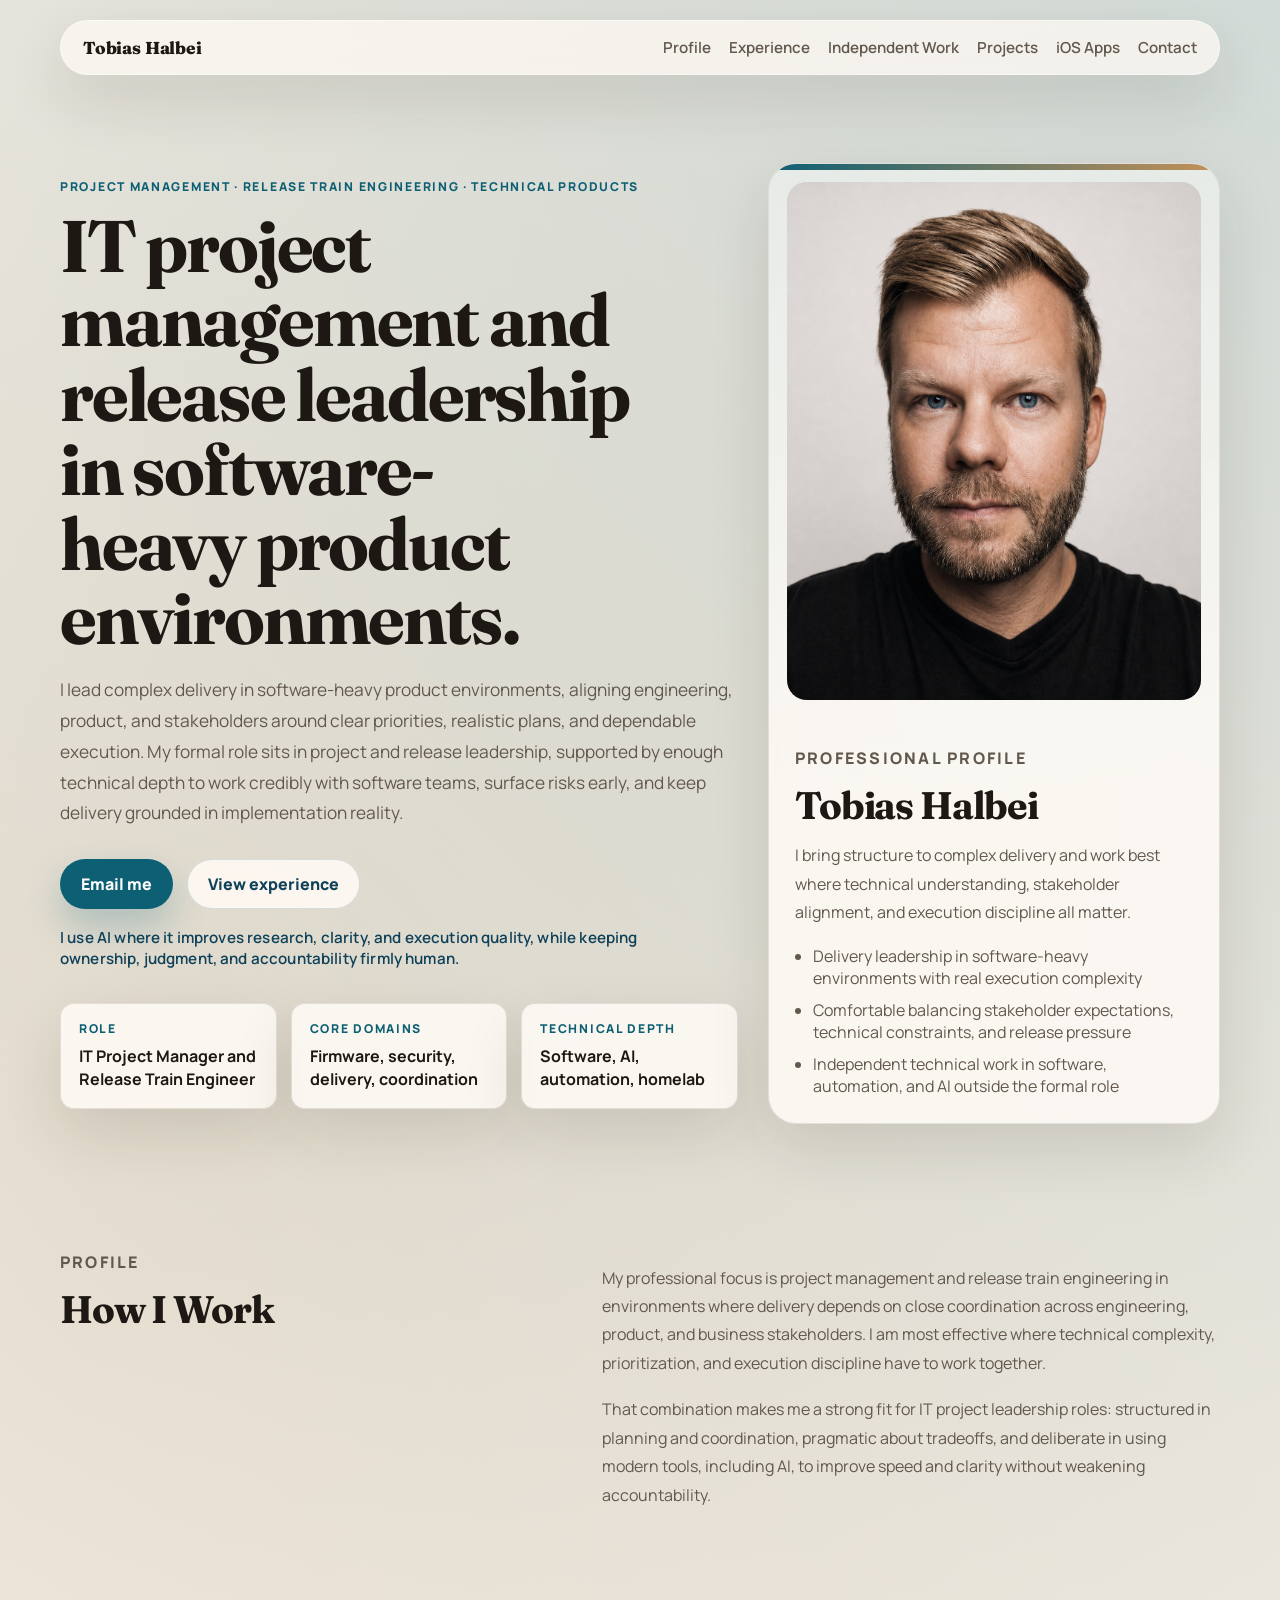
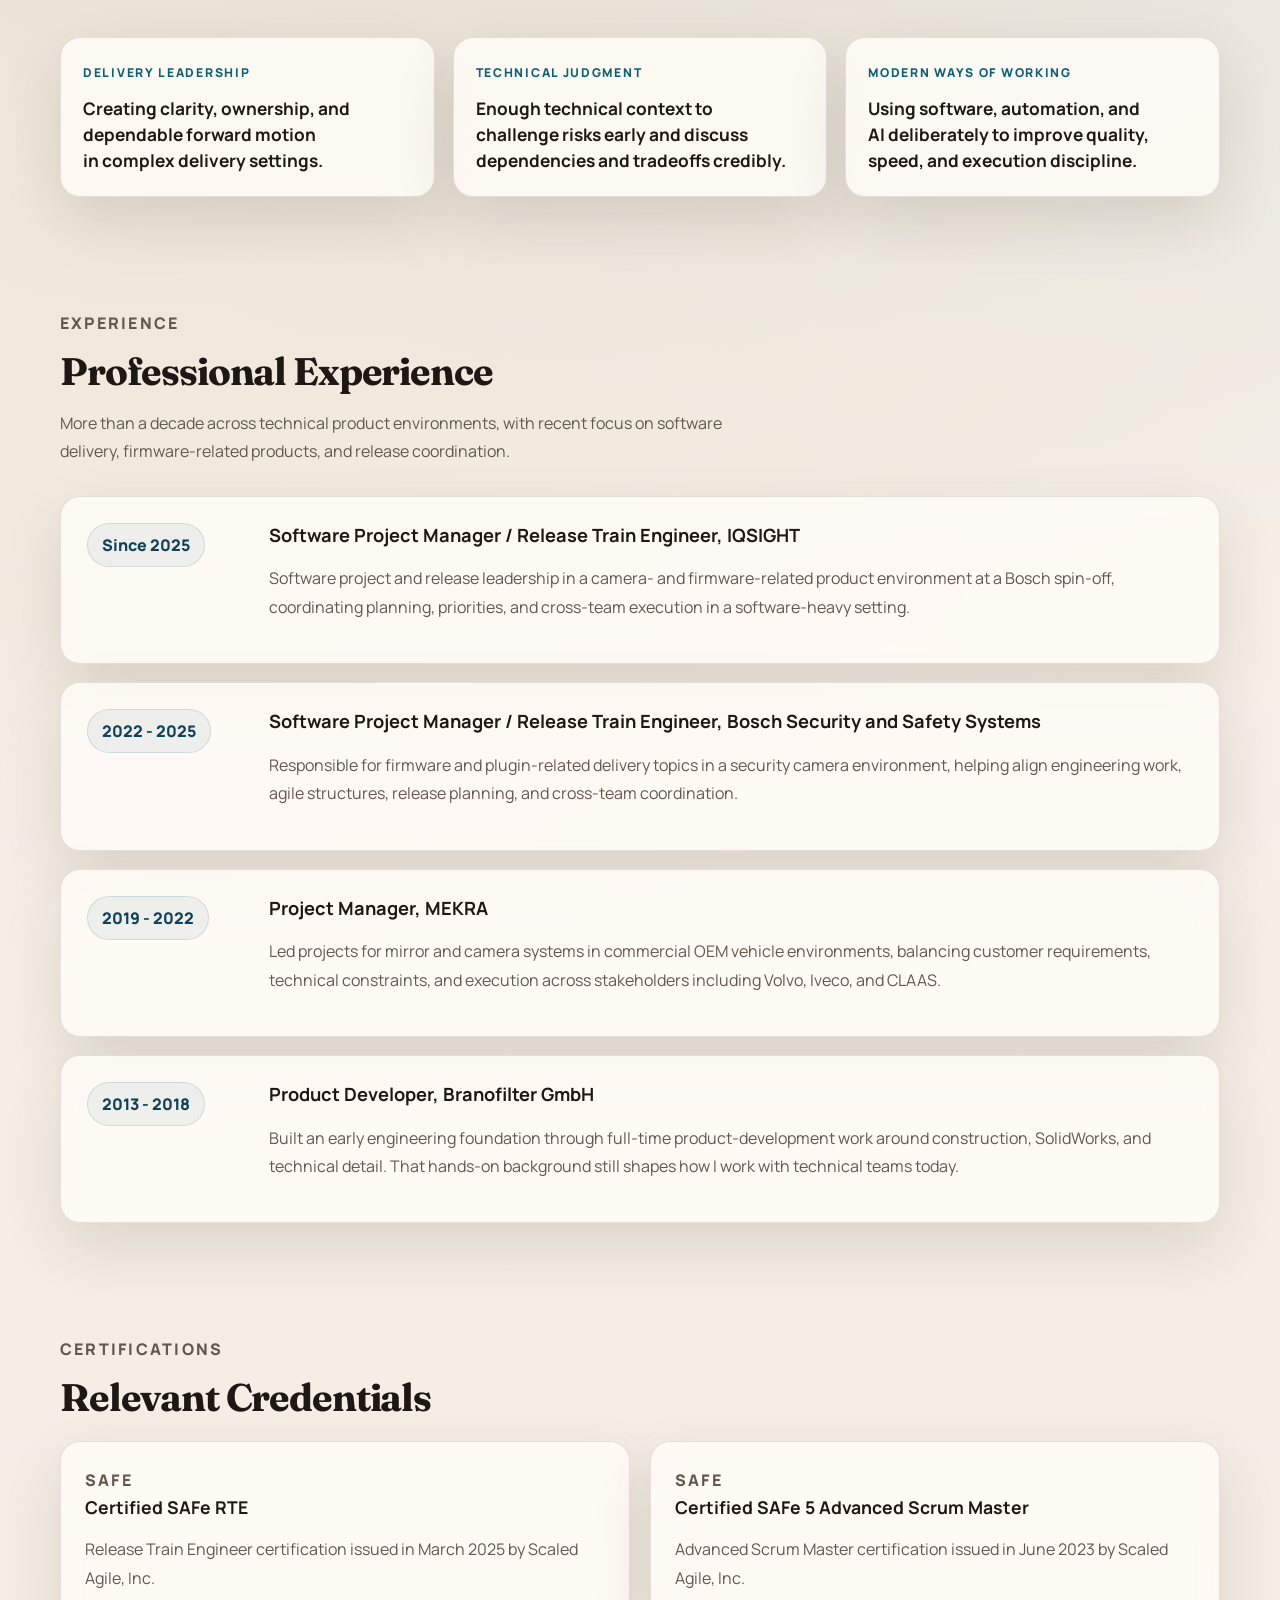
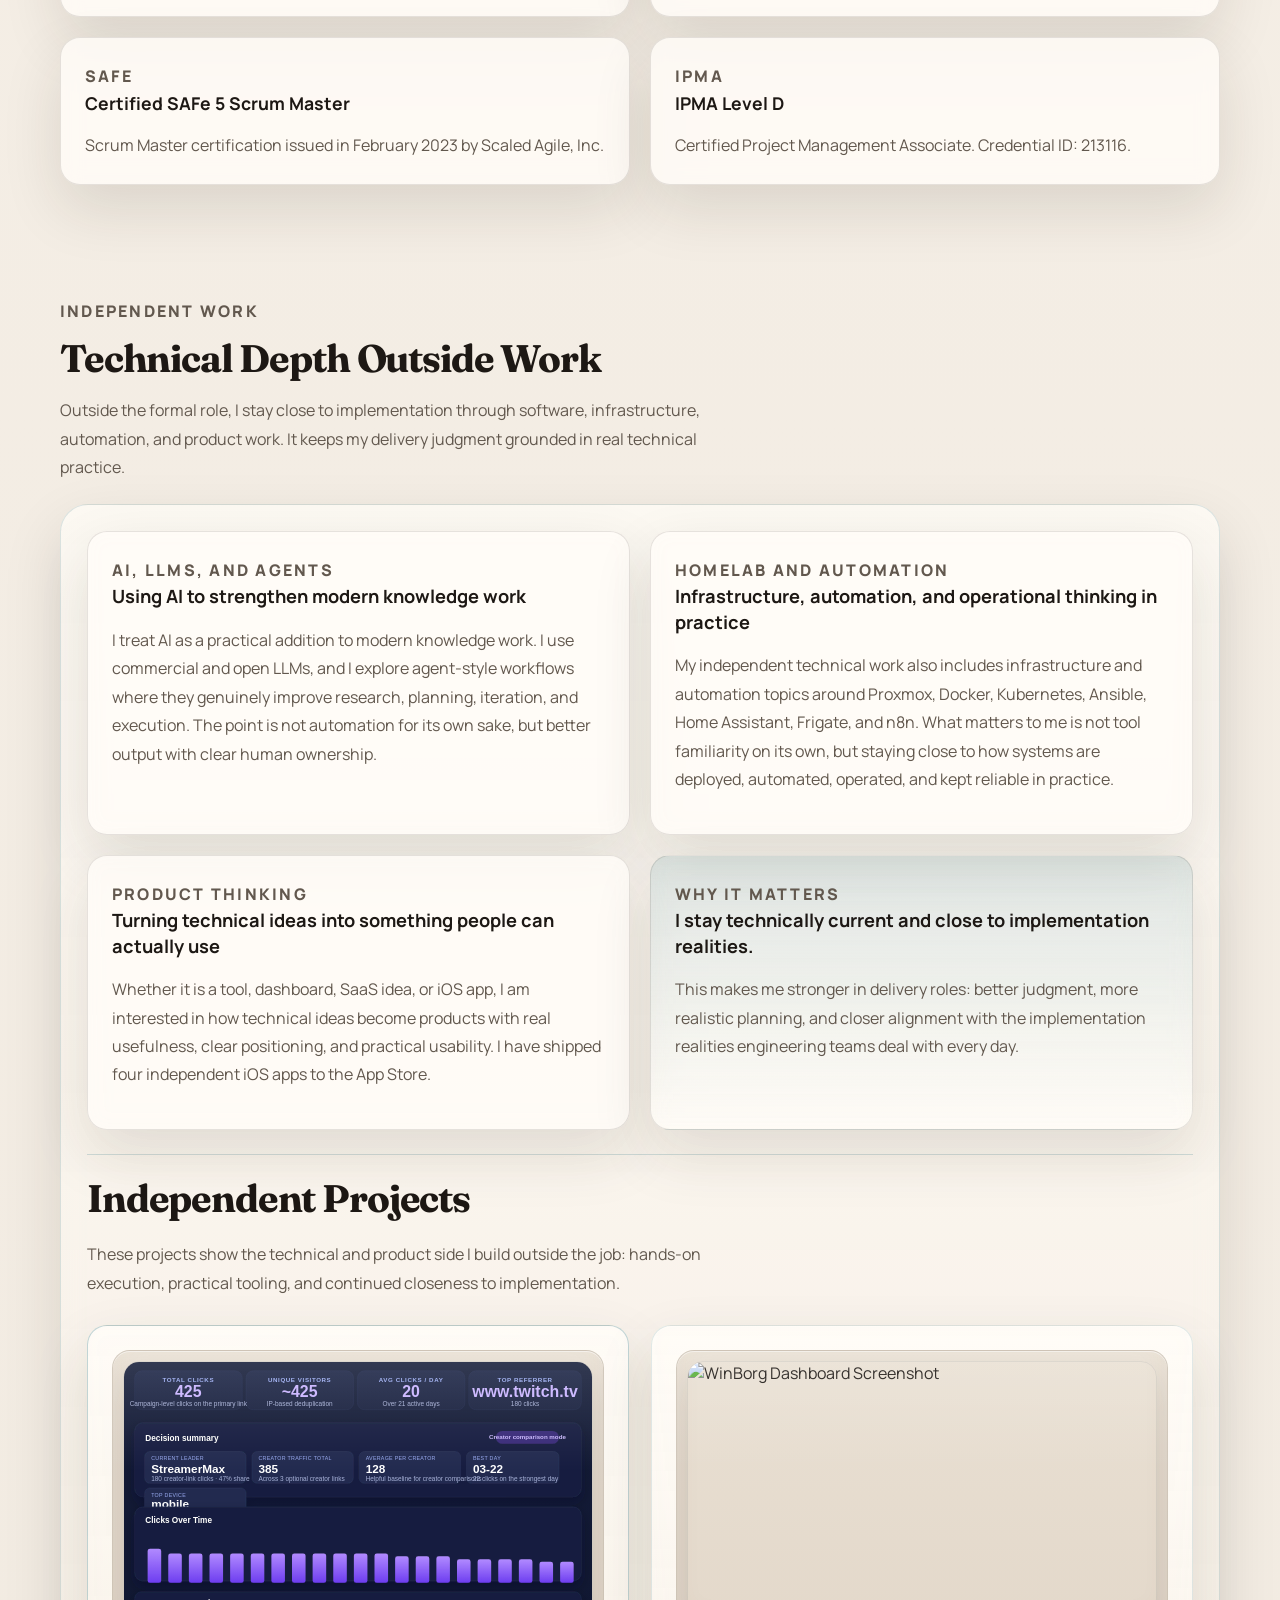
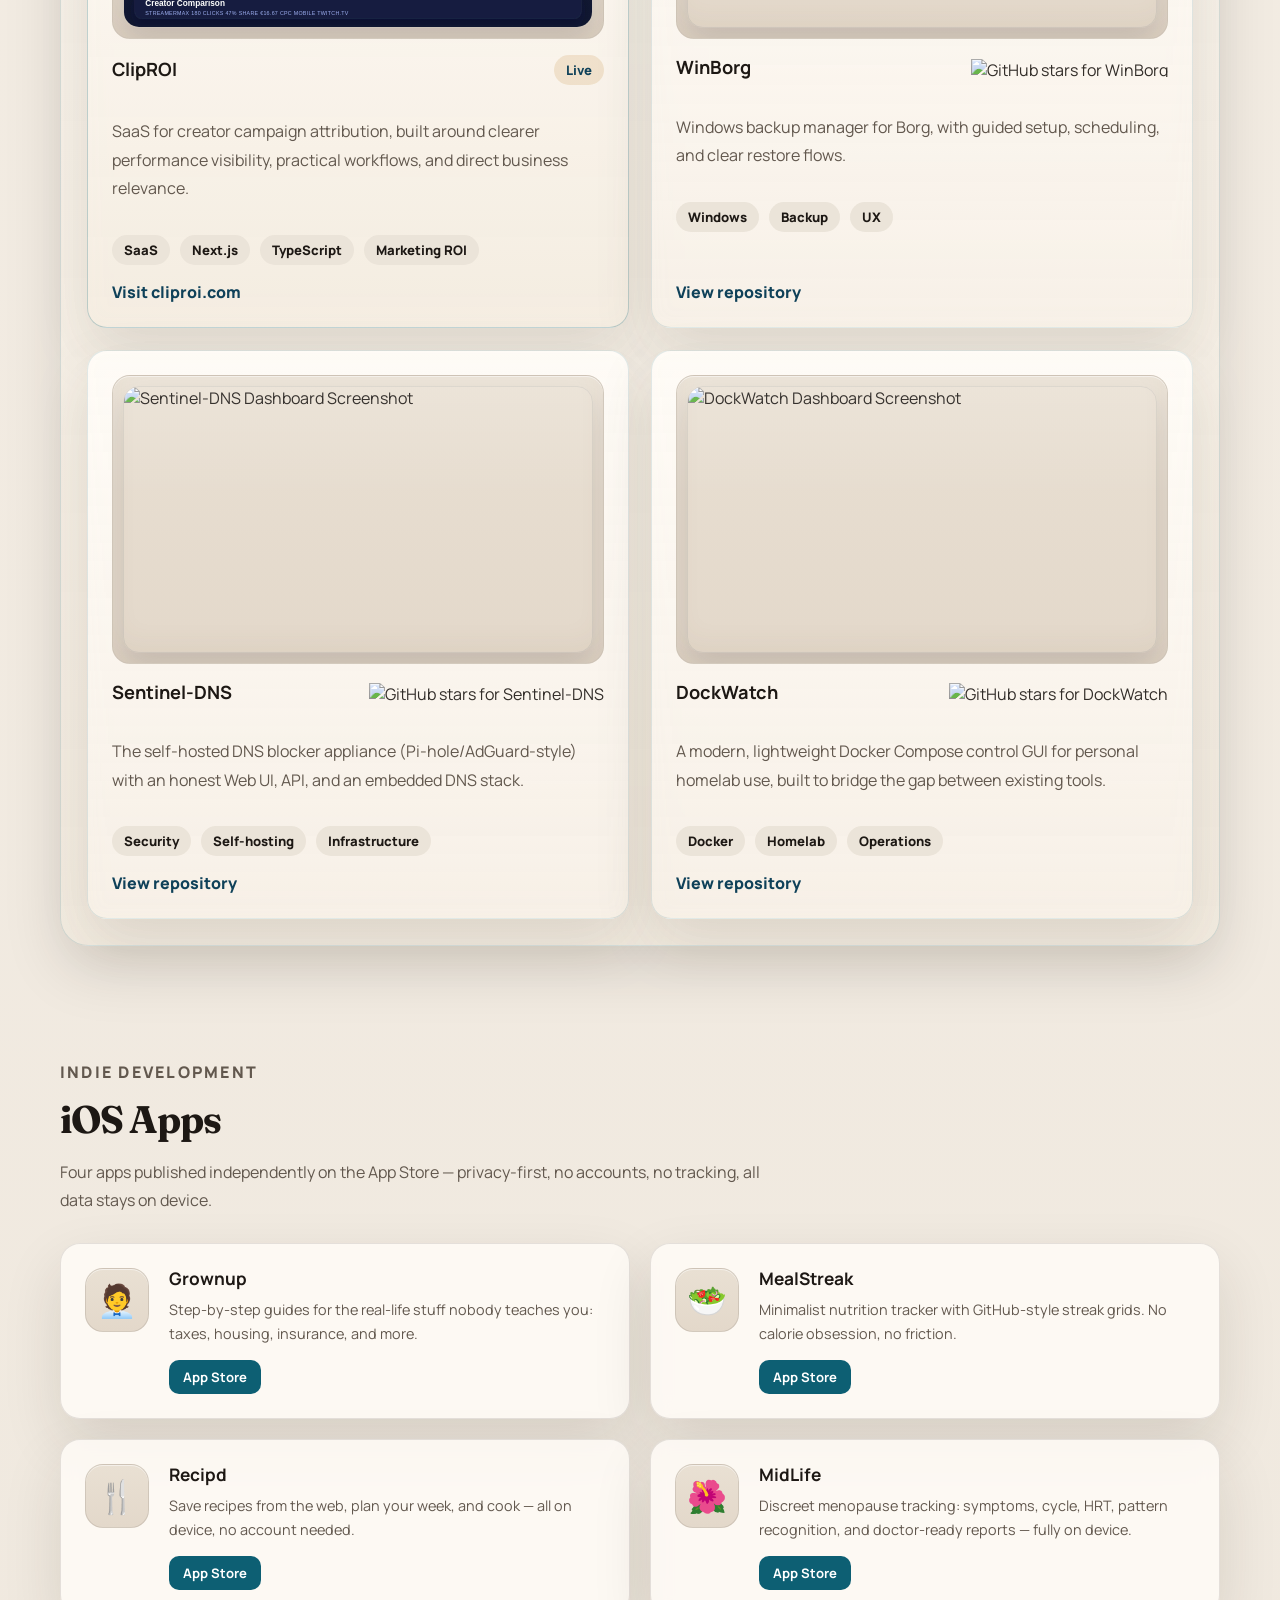
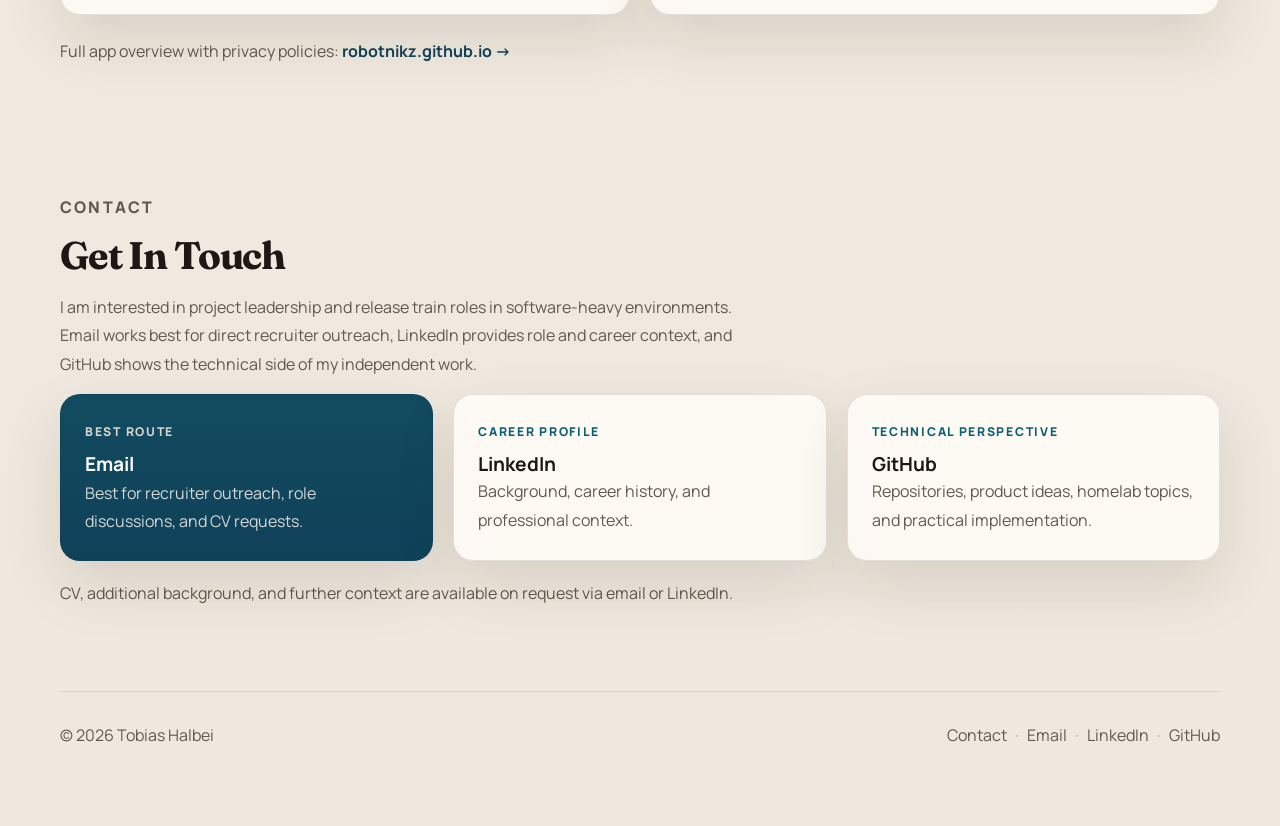
==== docs/index.html @ 69cb60c5 "Add iOS apps section and link to robotnikz.github.io - New #ios-apps section with cards for Grownup," ====
<!doctype html>
<html lang="en">
  <head>
    <meta charset="UTF-8" />
    <meta name="viewport" content="width=device-width, initial-scale=1.0" />
    <title>Tobias Halbei | IT Project Manager & Release Train Engineer</title>
    <meta
      name="description"
      content="Personal website of Tobias Halbei. IT Project Manager and Release Train Engineer with experience across camera firmware, security software, agile delivery, and software-heavy product environments."
    />
    <meta property="og:title" content="Tobias Halbei | IT Project Manager & Release Train Engineer" />
    <meta
      property="og:description"
      content="Professional profile focused on IT project management, release train engineering, technical delivery, and close collaboration with software teams in complex product environments."
    />
    <meta property="og:type" content="website" />
    <meta property="og:url" content="https://www.halbei.com/" />
    <meta property="og:image" content="https://www.halbei.com/previews/portfolio-preview-1.jpg" />
    <meta name="twitter:card" content="summary_large_image" />
    <meta name="twitter:title" content="Tobias Halbei | IT Project Manager & Release Train Engineer" />
    <meta
      name="twitter:description"
      content="Professional profile for IT project leadership roles, with experience in technical delivery, close collaboration with software teams, and practical AI usage."
    />
    <meta name="twitter:image" content="https://www.halbei.com/previews/portfolio-preview-1.jpg" />
    <meta name="robots" content="index, follow" />
    <meta
      name="keywords"
      content="Tobias Halbei, IT Project Manager, Release Train Engineer, SAFe, IPMA, camera firmware, security software, agile delivery, software teams, technical project leadership, LLMs, AI workflows, homelab"
    />
    <link rel="icon" type="image/svg+xml" href="./favicon.svg" />
    <link rel="canonical" href="https://www.halbei.com/" />
    <link rel="preconnect" href="https://fonts.googleapis.com" />
    <link rel="preconnect" href="https://fonts.gstatic.com" crossorigin />
    <link
      href="https://fonts.googleapis.com/css2?family=Fraunces:opsz,wght@9..144,600;9..144,700&family=Manrope:wght@400;500;600;700;800&display=swap"
      rel="stylesheet"
    />
    <link rel="stylesheet" href="./site.css?v=20260428a" />
    <script type="application/ld+json">
      {
        "@context": "https://schema.org",
        "@type": "Person",
        "name": "Tobias Halbei",
        "jobTitle": "IT Project Manager / Release Train Engineer",
        "url": "https://www.halbei.com/",
        "sameAs": [
          "https://www.linkedin.com/in/tobias-halbei-486a38171",
          "https://github.com/robotnikz"
        ],
        "knowsAbout": [
          "Project Leadership",
          "Release Train Engineering",
          "Camera Firmware",
          "Security Software",
          "Agile Delivery",
          "Web Projects",
          "LLMs",
          "AI Workflows",
          "Agentic Workflows",
          "Homelab Infrastructure"
        ]
      }
    </script>
  </head>
  <body>
    <a class="skip-link" href="#profile">Skip to content</a>
    <div class="page-shell">
      <header class="topbar">
        <a class="brand" href="#hero">Tobias Halbei</a>
        <button class="hamburger" aria-label="Toggle navigation" aria-expanded="false">
          <span></span><span></span><span></span>
        </button>
        <nav class="nav-links" aria-label="Main navigation">
          <a href="#profile">Profile</a>
          <a href="#experience">Experience</a>
          <a href="#independent">Independent Work</a>
          <a href="#projects">Projects</a>
          <a href="#ios-apps">iOS Apps</a>
          <a href="#contact">Contact</a>
        </nav>
      </header>

      <main>
        <section id="hero" class="hero reveal">
          <div class="hero-copy">
            <p class="eyebrow">Project Management · Release Train Engineering · Technical Products</p>
            <h1>IT project management and release leadership in software-heavy product environments.</h1>
            <p class="hero-subline">
              I lead complex delivery in software-heavy product environments, aligning engineering, product, and
              stakeholders around clear priorities, realistic plans, and dependable execution. My formal role sits in
              project and release leadership, supported by enough technical depth to work credibly with software teams,
              surface risks early, and keep delivery grounded in implementation reality.
            </p>
            <div class="hero-actions">
              <a class="button primary" href="mailto:tobiashalbei@mailbox.org">Email me</a>
              <a class="button secondary" href="#experience">View experience</a>
            </div>
            <p class="hero-note">I use AI where it improves research, clarity, and execution quality, while keeping ownership, judgment, and accountability firmly human.</p>
            <dl class="hero-facts" aria-label="Profile summary">
              <div>
                <dt>Role</dt>
                <dd>IT Project Manager and Release Train Engineer</dd>
              </div>
              <div>
                <dt>Core domains</dt>
                <dd>Firmware, security, delivery, coordination</dd>
              </div>
              <div>
                <dt>Technical depth</dt>
                <dd>Software, AI, automation, homelab</dd>
              </div>
            </dl>
          </div>

          <aside class="profile-card" aria-label="Profile card">
            <div class="profile-portrait-wrap">
              <img
                class="profile-portrait"
                src="./images/portrait2.png"
                alt="Portrait of Tobias Halbei"
              />
            </div>
            <div class="profile-card-body">
              <p class="profile-kicker">Professional profile</p>
              <h2>Tobias Halbei</h2>
              <p>
                I bring structure to complex delivery and work best where technical understanding,
                stakeholder alignment, and execution discipline all matter.
              </p>
              <ul class="profile-points">
                <li>Delivery leadership in software-heavy environments with real execution complexity</li>
                <li>Comfortable balancing stakeholder expectations, technical constraints, and release pressure</li>
                <li>Independent technical work in software, automation, and AI outside the formal role</li>
              </ul>
            </div>
          </aside>
        </section>

        <section id="profile" class="section intro-grid reveal">
          <div>
            <p class="section-kicker">Profile</p>
            <h2>How I Work</h2>
          </div>
          <div class="stacked-copy">
            <p>
              My professional focus is project management and release train engineering in environments where
              delivery depends on close coordination across engineering, product, and business stakeholders. I am most
              effective where technical complexity, prioritization, and execution discipline have to work together.
            </p>
            <p>
              That combination makes me a strong fit for IT project leadership roles: structured in planning and
              coordination, pragmatic about tradeoffs, and deliberate in using modern tools, including AI, to improve
              speed and clarity without weakening accountability.
            </p>
          </div>
        </section>

        <section class="section value-strip reveal" aria-label="Core strengths">
          <article>
            <span>Delivery leadership</span>
            <strong>Creating clarity, ownership, and dependable forward motion in complex delivery settings.</strong>
          </article>
          <article>
            <span>Technical judgment</span>
            <strong>Enough technical context to challenge risks early and discuss dependencies and tradeoffs credibly.</strong>
          </article>
          <article>
            <span>Modern ways of working</span>
            <strong>Using software, automation, and AI deliberately to improve quality, speed, and execution discipline.</strong>
          </article>
        </section>

        <section id="experience" class="section reveal">
          <p class="section-kicker">Experience</p>
          <h2>Professional Experience</h2>
          <p class="section-intro">
            More than a decade across technical product environments, with recent focus on software delivery,
            firmware-related products, and release coordination.
          </p>
          <div class="timeline">
            <article class="timeline-item">
              <div class="timeline-meta">Since 2025</div>
              <div>
                <h3>Software Project Manager / Release Train Engineer, IQSIGHT</h3>
                <p>
                  Software project and release leadership in a camera- and firmware-related product environment
                  at a Bosch spin-off, coordinating planning, priorities, and cross-team execution in a
                  software-heavy setting.
                </p>
              </div>
            </article>
            <article class="timeline-item">
              <div class="timeline-meta">2022 - 2025</div>
              <div>
                <h3>Software Project Manager / Release Train Engineer, Bosch Security and Safety Systems</h3>
                <p>
                  Responsible for firmware and plugin-related delivery topics in a security camera environment,
                  helping align engineering work, agile structures, release planning, and cross-team coordination.
                </p>
              </div>
            </article>
            <article class="timeline-item">
              <div class="timeline-meta">2019 - 2022</div>
              <div>
                <h3>Project Manager, MEKRA</h3>
                <p>
                  Led projects for mirror and camera systems in commercial OEM vehicle environments,
                  balancing customer requirements, technical constraints, and execution across stakeholders
                  including Volvo, Iveco, and CLAAS.
                </p>
              </div>
            </article>
            <article class="timeline-item">
              <div class="timeline-meta">2013 - 2018</div>
              <div>
                <h3>Product Developer, Branofilter GmbH</h3>
                <p>
                  Built an early engineering foundation through full-time product-development work around
                  construction, SolidWorks, and technical detail. That hands-on background still shapes how
                  I work with technical teams today.
                </p>
              </div>
            </article>
          </div>
        </section>

        <section id="certifications" class="section reveal">
          <p class="section-kicker">Certifications</p>
          <h2>Relevant Credentials</h2>
          <div class="cert-grid">
            <article class="cert-card">
              <p class="group-label">SAFe</p>
              <h3>Certified SAFe RTE</h3>
              <p>Release Train Engineer certification issued in March 2025 by Scaled Agile, Inc.</p>
            </article>
            <article class="cert-card">
              <p class="group-label">SAFe</p>
              <h3>Certified SAFe 5 Advanced Scrum Master</h3>
              <p>Advanced Scrum Master certification issued in June 2023 by Scaled Agile, Inc.</p>
            </article>
            <article class="cert-card">
              <p class="group-label">SAFe</p>
              <h3>Certified SAFe 5 Scrum Master</h3>
              <p>Scrum Master certification issued in February 2023 by Scaled Agile, Inc.</p>
            </article>
            <article class="cert-card">
              <p class="group-label">IPMA</p>
              <h3>IPMA Level D</h3>
              <p>Certified Project Management Associate. Credential ID: 213116.</p>
            </article>
          </div>
        </section>

        <section id="independent" class="section compact-grid reveal independent-suite">
          <div>
            <p class="section-kicker">Independent work</p>
            <h2>Technical Depth Outside Work</h2>
            <p class="section-intro">
              Outside the formal role, I stay close to implementation through software, infrastructure, automation,
              and product work. It keeps my delivery judgment grounded in real technical practice.
            </p>
          </div>
          <div class="independent-body">
            <div class="focus-columns">
            <article class="focus-card">
                <p class="group-label">AI, LLMs, and agents</p>
              <h3>Using AI to strengthen modern knowledge work</h3>
              <p>
                I treat AI as a practical addition to modern knowledge work. I use commercial and open LLMs,
                and I explore agent-style workflows where they genuinely improve research, planning, iteration,
                and execution. The point is not automation for its own sake, but better output with clear human
                ownership.
              </p>
            </article>
            <article class="focus-card">
              <p class="group-label">Homelab and automation</p>
              <h3>Infrastructure, automation, and operational thinking in practice</h3>
              <p>
                My independent technical work also includes infrastructure and automation topics around
                Proxmox, Docker, Kubernetes, Ansible, Home Assistant, Frigate, and n8n. What matters to me
                is not tool familiarity on its own, but staying close to how systems are deployed, automated,
                operated, and kept reliable in practice.
              </p>
            </article>
            <article class="focus-card">
              <p class="group-label">Product thinking</p>
              <h3>Turning technical ideas into something people can actually use</h3>
              <p>
                Whether it is a tool, dashboard, SaaS idea, or iOS app, I am interested in how technical
                ideas become products with real usefulness, clear positioning, and practical usability.
                I have shipped four independent iOS apps to the App Store.
              </p>
            </article>
            <article class="focus-card accent-card">
              <p class="group-label">Why it matters</p>
              <h3>I stay technically current and close to implementation realities.</h3>
              <p>
                This makes me stronger in delivery roles: better judgment, more realistic planning, and closer
                alignment with the implementation realities engineering teams deal with every day.
              </p>
            </article>
            </div>

            <div id="projects" class="independent-projects">
              <div class="independent-projects-header">
                <h2>Independent Projects</h2>
                <p class="section-intro section-intro-compact">
                  These projects show the technical and product side I build outside the job: hands-on execution,
                  practical tooling, and continued closeness to implementation.
                </p>
              </div>
              <div class="project-grid project-grid-independent">
            <article class="project-card featured">
              <div class="project-stage project-stage-shot">
                <img class="project-visual project-shot" src="./images/cliproi-dashboard.svg" alt="ClipROI Dashboard Screenshot" />
              </div>
              <div class="project-meta">
                <h3>ClipROI</h3>
                <span class="live-badge">Live</span>
              </div>
              <p>
                SaaS for creator campaign attribution, built around clearer performance visibility,
                practical workflows, and direct business relevance.
              </p>
              <div class="project-tags">
                <span>SaaS</span>
                <span>Next.js</span>
                <span>TypeScript</span>
                <span>Marketing ROI</span>
              </div>
              <a class="project-link" href="https://www.cliproi.com" target="_blank" rel="noreferrer">Visit cliproi.com</a>
            </article>
            <article class="project-card">
              <div class="project-stage project-stage-shot">
                <img class="project-visual project-shot" src="https://raw.githubusercontent.com/robotnikz/WinBorg/main/public/dashboard.png" alt="WinBorg Dashboard Screenshot" />
              </div>
              <div class="project-meta">
                <h3>WinBorg</h3>
                <img class="project-badge" src="https://img.shields.io/github/stars/robotnikz/WinBorg?style=flat-square&label=stars" alt="GitHub stars for WinBorg" />
              </div>
              <p>
                Windows backup manager for Borg, with guided setup, scheduling, and clear restore flows.
              </p>
              <div class="project-tags">
                <span>Windows</span>
                <span>Backup</span>
                <span>UX</span>
              </div>
              <a class="project-link" href="https://github.com/robotnikz/WinBorg" target="_blank" rel="noreferrer">View repository</a>
            </article>
            <article class="project-card">
              <div class="project-stage project-stage-shot">
                <img class="project-visual project-shot" src="https://raw.githubusercontent.com/robotnikz/sentinel-dns/main/docs/screenshots/dashboard.png" alt="Sentinel-DNS Dashboard Screenshot" />
              </div>
              <div class="project-meta">
                <h3>Sentinel-DNS</h3>
                <img class="project-badge" src="https://img.shields.io/github/stars/robotnikz/sentinel-dns?style=flat-square&label=stars" alt="GitHub stars for Sentinel-DNS" />
              </div>
              <p>
                The self-hosted DNS blocker appliance (Pi-hole/AdGuard-style) with an honest Web UI,
                API, and an embedded DNS stack.
              </p>
              <div class="project-tags">
                <span>Security</span>
                <span>Self-hosting</span>
                <span>Infrastructure</span>
              </div>
              <a class="project-link" href="https://github.com/robotnikz/sentinel-dns" target="_blank" rel="noreferrer">View repository</a>
            </article>
            <article class="project-card">
              <div class="project-stage project-stage-shot">
                <img class="project-visual project-shot" src="https://raw.githubusercontent.com/robotnikz/dockwatch/main/docs/screenshots/dashboard.png" alt="DockWatch Dashboard Screenshot" />
              </div>
              <div class="project-meta">
                <h3>DockWatch</h3>
                <img class="project-badge" src="https://img.shields.io/github/stars/robotnikz/dockwatch?style=flat-square&label=stars" alt="GitHub stars for DockWatch" />
              </div>
              <p>
                A modern, lightweight Docker Compose control GUI for personal homelab use, built to bridge
                the gap between existing tools.
              </p>
              <div class="project-tags">
                <span>Docker</span>
                <span>Homelab</span>
                <span>Operations</span>
              </div>
              <a class="project-link" href="https://github.com/robotnikz/dockwatch" target="_blank" rel="noreferrer">View repository</a>
            </article>
              </div>
            </div>
          </div>
        </section>

        <section id="ios-apps" class="section reveal">
          <p class="section-kicker">Indie Development</p>
          <h2>iOS Apps</h2>
          <p class="section-intro">
            Four apps published independently on the App Store — privacy-first, no accounts, no tracking,
            all data stays on device.
          </p>
          <div class="ios-app-grid">
            <article class="ios-app-card">
              <div class="ios-app-stage">🧑‍💼</div>
              <div class="ios-app-body">
                <h3>Grownup</h3>
                <p>Step-by-step guides for the real-life stuff nobody teaches you: taxes, housing, insurance, and more.</p>
                <a class="app-store-btn" href="https://apps.apple.com/de/app/grownup/id6768424573" target="_blank" rel="noreferrer">
                  App Store
                </a>
              </div>
            </article>
            <article class="ios-app-card">
              <div class="ios-app-stage">🥗</div>
              <div class="ios-app-body">
                <h3>MealStreak</h3>
                <p>Minimalist nutrition tracker with GitHub-style streak grids. No calorie obsession, no friction.</p>
                <a class="app-store-btn" href="https://apps.apple.com/de/app/mealstreak/id6768700380" target="_blank" rel="noreferrer">
                  App Store
                </a>
              </div>
            </article>
            <article class="ios-app-card">
              <div class="ios-app-stage">🍴</div>
              <div class="ios-app-body">
                <h3>Recipd</h3>
                <p>Save recipes from the web, plan your week, and cook — all on device, no account needed.</p>
                <a class="app-store-btn" href="https://apps.apple.com/de/app/recipd/id6769465137" target="_blank" rel="noreferrer">
                  App Store
                </a>
              </div>
            </article>
            <article class="ios-app-card">
              <div class="ios-app-stage">🌺</div>
              <div class="ios-app-body">
                <h3>MidLife</h3>
                <p>Discreet menopause tracking: symptoms, cycle, HRT, pattern recognition, and doctor-ready reports — fully on device.</p>
                <a class="app-store-btn" href="https://apps.apple.com/us/app/midlife/id6769793211" target="_blank" rel="noreferrer">
                  App Store
                </a>
              </div>
            </article>
          </div>
          <p class="ios-apps-footer">
            Full app overview with privacy policies:
            <a href="https://robotnikz.github.io" target="_blank" rel="noreferrer">robotnikz.github.io →</a>
          </p>
        </section>

        <section id="contact" class="section contact reveal">
          <p class="section-kicker">Contact</p>
          <h2>Get In Touch</h2>
          <p class="contact-intro">
            I am interested in project leadership and release train roles in software-heavy environments.
            Email works best for direct recruiter outreach, LinkedIn provides role and career context,
            and GitHub shows the technical side of my independent work.
          </p>
          <div class="contact-grid">
            <a class="contact-card primary-contact" href="mailto:tobiashalbei@mailbox.org">
              <span class="contact-card-label">Best route</span>
              <strong>Email</strong>
              <span class="contact-card-copy">Best for recruiter outreach, role discussions, and CV requests.</span>
            </a>
            <a class="contact-card" href="https://www.linkedin.com/in/tobias-halbei-486a38171" target="_blank" rel="noreferrer">
              <span class="contact-card-label">Career profile</span>
              <strong>LinkedIn</strong>
              <span class="contact-card-copy">Background, career history, and professional context.</span>
            </a>
            <a class="contact-card" href="https://github.com/robotnikz" target="_blank" rel="noreferrer">
              <span class="contact-card-label">Technical perspective</span>
              <strong>GitHub</strong>
              <span class="contact-card-copy">Repositories, product ideas, homelab topics, and practical implementation.</span>
            </a>
          </div>
          <p class="contact-note">CV, additional background, and further context are available on request via email or LinkedIn.</p>
        </section>
      </main>

      <footer class="footer">
        <span>&copy; 2026 Tobias Halbei</span>
        <span class="footer-links">
          <a href="#contact">Contact</a>
          <span class="footer-sep">·</span>
          <a href="mailto:tobiashalbei@mailbox.org">Email</a>
          <span class="footer-sep">·</span>
          <a href="https://www.linkedin.com/in/tobias-halbei-486a38171" target="_blank" rel="noreferrer">LinkedIn</a>
          <span class="footer-sep">·</span>
          <a href="https://github.com/robotnikz" target="_blank" rel="noreferrer">GitHub</a>
        </span>
      </footer>
    </div>

    <script>
      const hamburger = document.querySelector('.hamburger');
      const navLinks = document.querySelector('.nav-links');

      hamburger.addEventListener('click', () => {
        const open = hamburger.classList.toggle('open');
        navLinks.classList.toggle('open');
        hamburger.setAttribute('aria-expanded', String(open));
      });

      navLinks.querySelectorAll('a').forEach((link) => {
        link.addEventListener('click', () => {
          hamburger.classList.remove('open');
          navLinks.classList.remove('open');
          hamburger.setAttribute('aria-expanded', 'false');
        });
      });

      const observer = new IntersectionObserver(
        (entries) => {
          entries.forEach((entry) => {
            if (entry.isIntersecting) {
              entry.target.classList.add('visible');
              observer.unobserve(entry.target);
            }
          });
        },
        { threshold: 0.12 }
      );

      document.querySelectorAll('.reveal').forEach((element) => observer.observe(element));

      const sections = document.querySelectorAll('section[id]');
      const navItems = document.querySelectorAll('.nav-links a[href^="#"]');

      const onScroll = () => {
        let current = '';

        sections.forEach((section) => {
          if (window.scrollY >= section.offsetTop - 140) {
            current = section.id;
          }
        });

        navItems.forEach((item) => {
          item.classList.toggle('active', item.getAttribute('href') === `#${current}`);
        });
      };

      window.addEventListener('scroll', onScroll, { passive: true });
      onScroll();
    </script>
  </body>
</html>
---- docs/site.css ----
:root {
  --bg: #f4efe7;
  --surface: rgba(255, 252, 247, 0.84);
  --surface-strong: #fffaf4;
  --surface-soft: #ebe4d9;
  --line: rgba(54, 43, 34, 0.12);
  --text: #1d1814;
  --muted: #62584e;
  --accent: #0d5f73;
  --accent-strong: #0f4159;
  --accent-soft: rgba(13, 95, 115, 0.12);
  --accent-warm: #c49157;
  --shadow: 0 24px 60px rgba(42, 30, 18, 0.12);
  --radius-lg: 28px;
  --radius-md: 20px;
  --radius-sm: 14px;
}

* {
  box-sizing: border-box;
}

html {
  scroll-behavior: smooth;
  scroll-padding-top: 96px;
}

body {
  margin: 0;
  font-family: "Manrope", system-ui, sans-serif;
  color: var(--text);
  background:
    radial-gradient(circle at top right, rgba(13, 95, 115, 0.16), transparent 30%),
    radial-gradient(circle at 15% 15%, rgba(170, 128, 70, 0.14), transparent 24%),
    linear-gradient(180deg, #f8f2ea 0%, #efe8de 100%);
}

img {
  display: block;
  max-width: 100%;
  height: auto;
}

a {
  color: inherit;
}

.skip-link {
  position: absolute;
  top: -100px;
  left: 16px;
  z-index: 50;
  padding: 10px 14px;
  border-radius: 10px;
  background: var(--accent);
  color: #ffffff;
  text-decoration: none;
  font-weight: 700;
}

.skip-link:focus {
  top: 16px;
}

.page-shell {
  width: min(1160px, calc(100% - 32px));
  margin: 0 auto;
  padding-bottom: 72px;
}

.topbar {
  position: sticky;
  top: 18px;
  z-index: 30;
  display: flex;
  align-items: center;
  justify-content: space-between;
  gap: 24px;
  margin-top: 20px;
  padding: 16px 22px;
  border: 1px solid rgba(255, 255, 255, 0.42);
  border-radius: 999px;
  background: rgba(255, 250, 244, 0.72);
  backdrop-filter: blur(18px);
  box-shadow: var(--shadow);
}

.brand {
  font-family: "Fraunces", Georgia, serif;
  text-decoration: none;
  font-weight: 800;
  font-size: 1.08rem;
  letter-spacing: -0.01em;
}

.nav-links {
  display: flex;
  align-items: center;
  gap: 18px;
}

.nav-links a {
  position: relative;
  text-decoration: none;
  color: var(--muted);
  font-weight: 600;
  font-size: 0.95rem;
}

.nav-links a::after {
  content: "";
  position: absolute;
  left: 0;
  bottom: -7px;
  width: 100%;
  height: 2px;
  transform: scaleX(0);
  transform-origin: left;
  background: var(--accent);
  transition: transform 180ms ease;
}

.nav-links a:hover,
.nav-links a:focus-visible,
.nav-links a.active {
  color: var(--text);
}

.nav-links a:hover::after,
.nav-links a:focus-visible::after,
.nav-links a.active::after {
  transform: scaleX(1);
}

.hamburger {
  display: none;
  border: 0;
  background: transparent;
  padding: 4px;
  cursor: pointer;
}

.hamburger span {
  display: block;
  width: 24px;
  height: 2px;
  margin: 5px 0;
  background: var(--text);
  border-radius: 999px;
  transition: transform 180ms ease, opacity 180ms ease;
}

.hamburger.open span:nth-child(1) {
  transform: translateY(7px) rotate(45deg);
}

.hamburger.open span:nth-child(2) {
  opacity: 0;
}

.hamburger.open span:nth-child(3) {
  transform: translateY(-7px) rotate(-45deg);
}

.reveal {
  opacity: 0;
  transform: translateY(28px);
  transition: opacity 0.6s ease, transform 0.6s ease;
}

.reveal.visible {
  opacity: 1;
  transform: translateY(0);
}

.hero {
  display: grid;
  grid-template-columns: minmax(0, 1.2fr) minmax(320px, 0.8fr);
  gap: 30px;
  align-items: center;
  padding: 88px 0 68px;
}

.eyebrow,
.section-kicker,
.group-label,
.profile-kicker,
.value-strip span,
.contact-card-label,
.hero-facts dt {
  margin: 0;
  font-size: 0.76rem;
  font-weight: 800;
  letter-spacing: 0.14em;
  text-transform: uppercase;
  color: var(--accent);
}

.hero h1,
.section h2,
.profile-card-body h2 {
  margin: 14px 0 0;
  font-family: "Fraunces", Georgia, serif;
  font-weight: 700;
  letter-spacing: -0.03em;
  line-height: 1.02;
  text-wrap: balance;
}

.hero h1 {
  max-width: 12ch;
  font-size: clamp(3.2rem, 5.7vw, 5.5rem);
}

.section h2,
.profile-card-body h2 {
  font-size: clamp(1.8rem, 3vw, 2.6rem);
}

.hero-subline,
.section p,
.timeline-item p,
.focus-card p,
.project-card p,
.contact-card-copy,
.contact-note,
.profile-card-body p {
  color: var(--muted);
  line-height: 1.78;
  font-size: 1rem;
}

.hero-subline {
  max-width: 62ch;
  margin-top: 20px;
  font-size: 1.08rem;
}

.hero-actions {
  display: flex;
  flex-wrap: wrap;
  gap: 14px;
  margin-top: 30px;
}

.hero-note {
  max-width: 60ch;
  margin: 18px 0 0;
  color: var(--accent-strong);
  font-size: 0.95rem;
  font-weight: 600;
  letter-spacing: 0.01em;
}

.button {
  display: inline-flex;
  align-items: center;
  justify-content: center;
  min-height: 50px;
  padding: 0 20px;
  border-radius: 999px;
  border: 1px solid transparent;
  text-decoration: none;
  font-weight: 800;
  transition: transform 160ms ease, box-shadow 160ms ease, background 160ms ease, border-color 160ms ease;
}

.button:hover,
.button:focus-visible {
  transform: translateY(-1px);
}

.button.primary {
  background: var(--accent);
  color: #ffffff;
  box-shadow: 0 18px 36px rgba(13, 95, 115, 0.24);
}

.button.secondary {
  background: rgba(255, 250, 244, 0.88);
  border-color: rgba(13, 95, 115, 0.16);
  color: var(--accent-strong);
}

.button.secondary:hover,
.button.secondary:focus-visible {
  background: rgba(255, 250, 244, 0.98);
  border-color: rgba(13, 95, 115, 0.28);
}

.hero-facts {
  display: grid;
  grid-template-columns: repeat(3, minmax(0, 1fr));
  gap: 14px;
  margin: 34px 0 0;
}

.hero-facts div,
.profile-card,
.timeline-item,
.focus-card,
.project-card,
.contact-card,
.value-strip article {
  border: 1px solid var(--line);
  background: var(--surface);
  box-shadow: var(--shadow);
  backdrop-filter: blur(10px);
}

.hero-facts div {
  padding: 16px 18px;
  border-radius: var(--radius-sm);
}

.hero-facts dd {
  margin: 8px 0 0;
  font-weight: 700;
  line-height: 1.45;
}

.profile-card {
  overflow: hidden;
  border-radius: var(--radius-lg);
  position: relative;
}

.profile-card::before {
  content: "";
  position: absolute;
  inset: 0 0 auto 0;
  height: 6px;
  background: linear-gradient(90deg, var(--accent) 0%, var(--accent-warm) 100%);
}

.profile-portrait-wrap {
  padding: 18px;
  background: linear-gradient(180deg, rgba(13, 95, 115, 0.08), rgba(13, 95, 115, 0));
}

.profile-portrait {
  width: 100%;
  aspect-ratio: 4 / 5;
  object-fit: cover;
  object-position: center 18%;
  border-radius: calc(var(--radius-lg) - 8px);
  background: #d8d2c7;
}

.profile-card-body {
  padding: 26px;
}

.profile-points {
  margin: 18px 0 0;
  padding-left: 18px;
  color: var(--muted);
}

.profile-points li + li {
  margin-top: 10px;
}

.section {
  padding: 56px 0;
}

.section-intro {
  max-width: 70ch;
  margin: 18px 0 0;
}

.section-intro-compact {
  max-width: 64ch;
  margin-top: 14px;
}

.intro-grid {
  display: grid;
  grid-template-columns: 0.9fr 1.1fr;
  gap: 36px;
}

.stacked-copy p + p {
  margin-top: 18px;
}

.value-strip {
  display: grid;
  grid-template-columns: repeat(3, minmax(0, 1fr));
  gap: 18px;
}

.value-strip article {
  padding: 22px;
  border-radius: var(--radius-md);
}

.value-strip strong {
  display: block;
  margin-top: 14px;
  font-size: 1.08rem;
  line-height: 1.5;
  text-wrap: balance;
}

.timeline {
  display: grid;
  gap: 18px;
  margin-top: 30px;
}

.timeline-item {
  display: grid;
  grid-template-columns: 160px 1fr;
  gap: 22px;
  padding: 26px;
  border-radius: var(--radius-md);
}

.timeline-item h3,
.focus-card h3,
.project-card h3 {
  margin: 0;
  font-size: 1.14rem;
  line-height: 1.4;
}

.timeline-meta {
  color: var(--accent-strong);
  font-weight: 800;
  align-self: start;
  width: fit-content;
  padding: 10px 14px;
  border: 1px solid rgba(13, 95, 115, 0.14);
  border-radius: 999px;
  background: rgba(13, 95, 115, 0.06);
}

.compact-grid {
  display: grid;
  gap: 26px;
}

.independent-suite {
  gap: 22px;
}

.independent-body {
  padding: 26px;
  border: 1px solid rgba(13, 95, 115, 0.14);
  border-radius: var(--radius-lg);
  background: linear-gradient(180deg, rgba(255, 252, 247, 0.74), rgba(244, 236, 224, 0.64));
  box-shadow: var(--shadow);
  backdrop-filter: blur(10px);
}

.independent-projects {
  margin-top: 24px;
  padding-top: 24px;
  border-top: 1px solid rgba(13, 95, 115, 0.18);
}

.independent-projects-header {
  display: grid;
  gap: 8px;
  margin-bottom: 28px;
}

.independent-projects-header h2 {
  margin: 0;
}

.focus-columns,
.project-grid,
.contact-grid {
  display: grid;
  grid-template-columns: repeat(2, minmax(0, 1fr));
  gap: 20px;
}

.project-grid {
  margin-top: 28px;
  gap: 22px;
}

.project-grid-independent {
  margin-top: 0;
}

.cert-grid {
  display: grid;
  grid-template-columns: repeat(2, minmax(0, 1fr));
  gap: 20px;
  margin-top: 24px;
}

.focus-card,
.project-card,
.contact-card {
  padding: 24px;
  border-radius: var(--radius-md);
}

.cert-card {
  padding: 24px;
  border: 1px solid var(--line);
  border-radius: var(--radius-md);
  background: var(--surface);
  box-shadow: var(--shadow);
  backdrop-filter: blur(10px);
}

.cert-card h3 {
  margin: 0;
  font-size: 1.1rem;
  line-height: 1.4;
}

.cert-card p:last-child {
  margin-bottom: 0;
}

.accent-card {
  background: linear-gradient(180deg, rgba(13, 95, 115, 0.12), rgba(255, 252, 247, 0.82));
}

.project-card {
  display: flex;
  flex-direction: column;
  gap: 16px;
  border: 1px solid rgba(13, 95, 115, 0.12);
  background: linear-gradient(180deg, rgba(255, 252, 247, 0.96), rgba(247, 240, 231, 0.84));
}

.project-stage {
  position: relative;
  display: flex;
  align-items: center;
  justify-content: center;
  aspect-ratio: 16 / 9.4;
  padding: 18px;
  overflow: hidden;
  border-radius: 18px;
  border: 1px solid var(--line);
  background: linear-gradient(180deg, #e9e0d3 0%, #e3d8ca 100%);
  box-shadow: inset 0 1px 0 rgba(255, 255, 255, 0.5), inset 0 -18px 28px rgba(111, 84, 44, 0.06);
}

.project-stage::after {
  content: "";
  position: absolute;
  inset: 0;
  background: linear-gradient(180deg, rgba(255, 255, 255, 0.14), transparent 42%);
  pointer-events: none;
}

.project-stage-shot {
  padding: 10px;
}

.project-visual {
  width: 100%;
  height: 100%;
  border-radius: 16px;
}

.project-shot {
  object-fit: cover;
  object-position: center top;
  border: 1px solid rgba(20, 48, 62, 0.08);
  box-shadow: 0 16px 30px rgba(25, 27, 39, 0.12);
}

.project-meta {
  display: flex;
  align-items: center;
  justify-content: space-between;
  gap: 12px;
}

.project-badge {
  width: auto;
  height: 18px;
  opacity: 0.9;
}

.project-tags {
  display: flex;
  flex-wrap: wrap;
  gap: 10px;
}

.project-tags span,
.live-badge {
  display: inline-flex;
  align-items: center;
  min-height: 30px;
  padding: 0 12px;
  border-radius: 999px;
  font-size: 0.82rem;
  font-weight: 800;
}

.project-tags span {
  background: var(--surface-soft);
}

.live-badge {
  color: #0f4159;
  background: rgba(210, 159, 93, 0.22);
}

.featured {
  border-color: rgba(13, 95, 115, 0.25);
  background: linear-gradient(180deg, rgba(255, 252, 247, 0.94), rgba(244, 236, 224, 0.9));
}

.project-link {
  margin-top: auto;
  color: var(--accent-strong);
  text-decoration: none;
  font-weight: 800;
}

.project-link:hover,
.project-link:focus-visible {
  text-decoration: underline;
}

.contact-intro {
  max-width: 68ch;
  margin-top: 18px;
}

.contact-grid {
  grid-template-columns: repeat(3, minmax(0, 1fr));
}

.contact-card {
  text-decoration: none;
  transition: transform 160ms ease, border-color 160ms ease;
}

.contact-card.primary-contact {
  background: linear-gradient(180deg, #124b5f 0%, #0f4159 100%);
  border-color: rgba(15, 65, 89, 0.72);
  color: #ffffff;
}

.contact-card.primary-contact .contact-card-label {
  color: rgba(255, 245, 231, 0.82);
}

.contact-card.primary-contact .contact-card-copy {
  color: rgba(255, 250, 244, 0.82);
}

.contact-card.primary-contact strong {
  line-height: 1.45;
  word-break: break-word;
}

.contact-card strong {
  display: block;
  margin-top: 10px;
  font-size: 1.2rem;
}

.contact-card:hover,
.contact-card:focus-visible,
.project-card:hover,
.project-card:focus-within,
.focus-card:hover {
  transform: translateY(-3px);
  border-color: rgba(13, 95, 115, 0.28);
}

.project-card:hover,
.project-card:focus-within {
  box-shadow: 0 26px 52px rgba(42, 30, 18, 0.14);
}

.contact-note {
  margin-top: 18px;
}

.footer {
  display: flex;
  align-items: center;
  justify-content: space-between;
  flex-wrap: wrap;
  gap: 16px;
  margin-top: 12px;
  padding: 32px 0 8px;
  border-top: 1px solid var(--line);
  color: var(--muted);
}

.footer-links {
  display: flex;
  align-items: center;
  gap: 8px;
}

.footer-links a {
  text-decoration: none;
}

.footer-links a:hover,
.footer-links a:focus-visible {
  color: var(--accent-strong);
}

.footer-sep {
  color: rgba(98, 88, 78, 0.45);
}

.ios-app-grid {
  display: grid;
  grid-template-columns: repeat(2, minmax(0, 1fr));
  gap: 20px;
  margin-top: 28px;
}

.ios-app-card {
  display: flex;
  flex-direction: row;
  gap: 20px;
  padding: 24px;
  border: 1px solid var(--line);
  border-radius: var(--radius-md);
  background: var(--surface);
  box-shadow: var(--shadow);
  backdrop-filter: blur(10px);
  transition: transform 160ms ease, border-color 160ms ease;
}

.ios-app-card:hover {
  transform: translateY(-3px);
  border-color: rgba(13, 95, 115, 0.28);
}

.ios-app-stage {
  display: flex;
  align-items: center;
  justify-content: center;
  flex-shrink: 0;
  width: 64px;
  height: 64px;
  font-size: 2rem;
  border-radius: 18px;
  background: linear-gradient(180deg, #e9e0d3 0%, #e3d8ca 100%);
  border: 1px solid var(--line);
  box-shadow: inset 0 1px 0 rgba(255, 255, 255, 0.5);
}

.ios-app-body {
  display: flex;
  flex-direction: column;
  gap: 8px;
  flex: 1;
  min-width: 0;
}

.ios-app-body h3 {
  margin: 0;
  font-size: 1.08rem;
  line-height: 1.3;
}

.ios-app-body p {
  margin: 0;
  font-size: 0.9rem;
  color: var(--muted);
  line-height: 1.65;
  flex: 1;
}

.app-store-btn {
  display: inline-flex;
  align-items: center;
  gap: 6px;
  align-self: flex-start;
  margin-top: 6px;
  padding: 8px 14px;
  border-radius: 10px;
  background: var(--accent);
  color: #ffffff;
  font-size: 0.82rem;
  font-weight: 700;
  text-decoration: none;
  transition: background 160ms ease, transform 160ms ease;
}

.app-store-btn:hover,
.app-store-btn:focus-visible {
  background: var(--accent-strong);
  transform: translateY(-1px);
}

.ios-apps-footer {
  margin-top: 22px;
  font-size: 0.92rem;
  color: var(--muted);
}

.ios-apps-footer a {
  color: var(--accent-strong);
  font-weight: 700;
  text-decoration: none;
}

.ios-apps-footer a:hover {
  text-decoration: underline;
}

@media (max-width: 980px) {
  .hero,
  .intro-grid,
  .value-strip,
  .timeline-item,
  .focus-columns,
  .cert-grid,
  .project-grid,
  .contact-grid,
  .hero-facts,
  .ios-app-grid {
    grid-template-columns: 1fr;
  }

  .topbar {
    border-radius: 24px;
  }

  .hero {
    padding-top: 52px;
  }

  .hamburger {
    display: block;
  }

  .nav-links {
    display: none;
    position: absolute;
    top: calc(100% + 10px);
    left: 0;
    right: 0;
    flex-direction: column;
    align-items: stretch;
    gap: 0;
    padding: 10px;
    border: 1px solid var(--line);
    border-radius: 22px;
    background: var(--surface-strong);
    box-shadow: var(--shadow);
  }

  .nav-links.open {
    display: flex;
  }

  .nav-links a {
    padding: 12px 14px;
  }

  .nav-links a::after {
    display: none;
  }
}

@media (max-width: 640px) {
  html {
    scroll-padding-top: 84px;
  }

  .page-shell {
    width: min(100% - 20px, 1160px);
  }

  .topbar {
    top: 10px;
    margin-top: 10px;
    padding: 14px 16px;
  }

  .hero h1 {
    font-size: clamp(2.5rem, 12vw, 3.6rem);
  }

  .section {
    padding: 42px 0;
  }

  .hero-actions {
    flex-direction: column;
  }

  .button {
    width: 100%;
  }

  .profile-card-body,
  .focus-card,
  .project-card,
  .contact-card,
  .timeline-item,
  .value-strip article {
    padding: 20px;
  }

  .footer {
    flex-direction: column;
    text-align: center;
  }

  .independent-body {
    padding: 20px;
  }

  .independent-projects {
    margin-top: 22px;
    padding-top: 22px;
  }
}
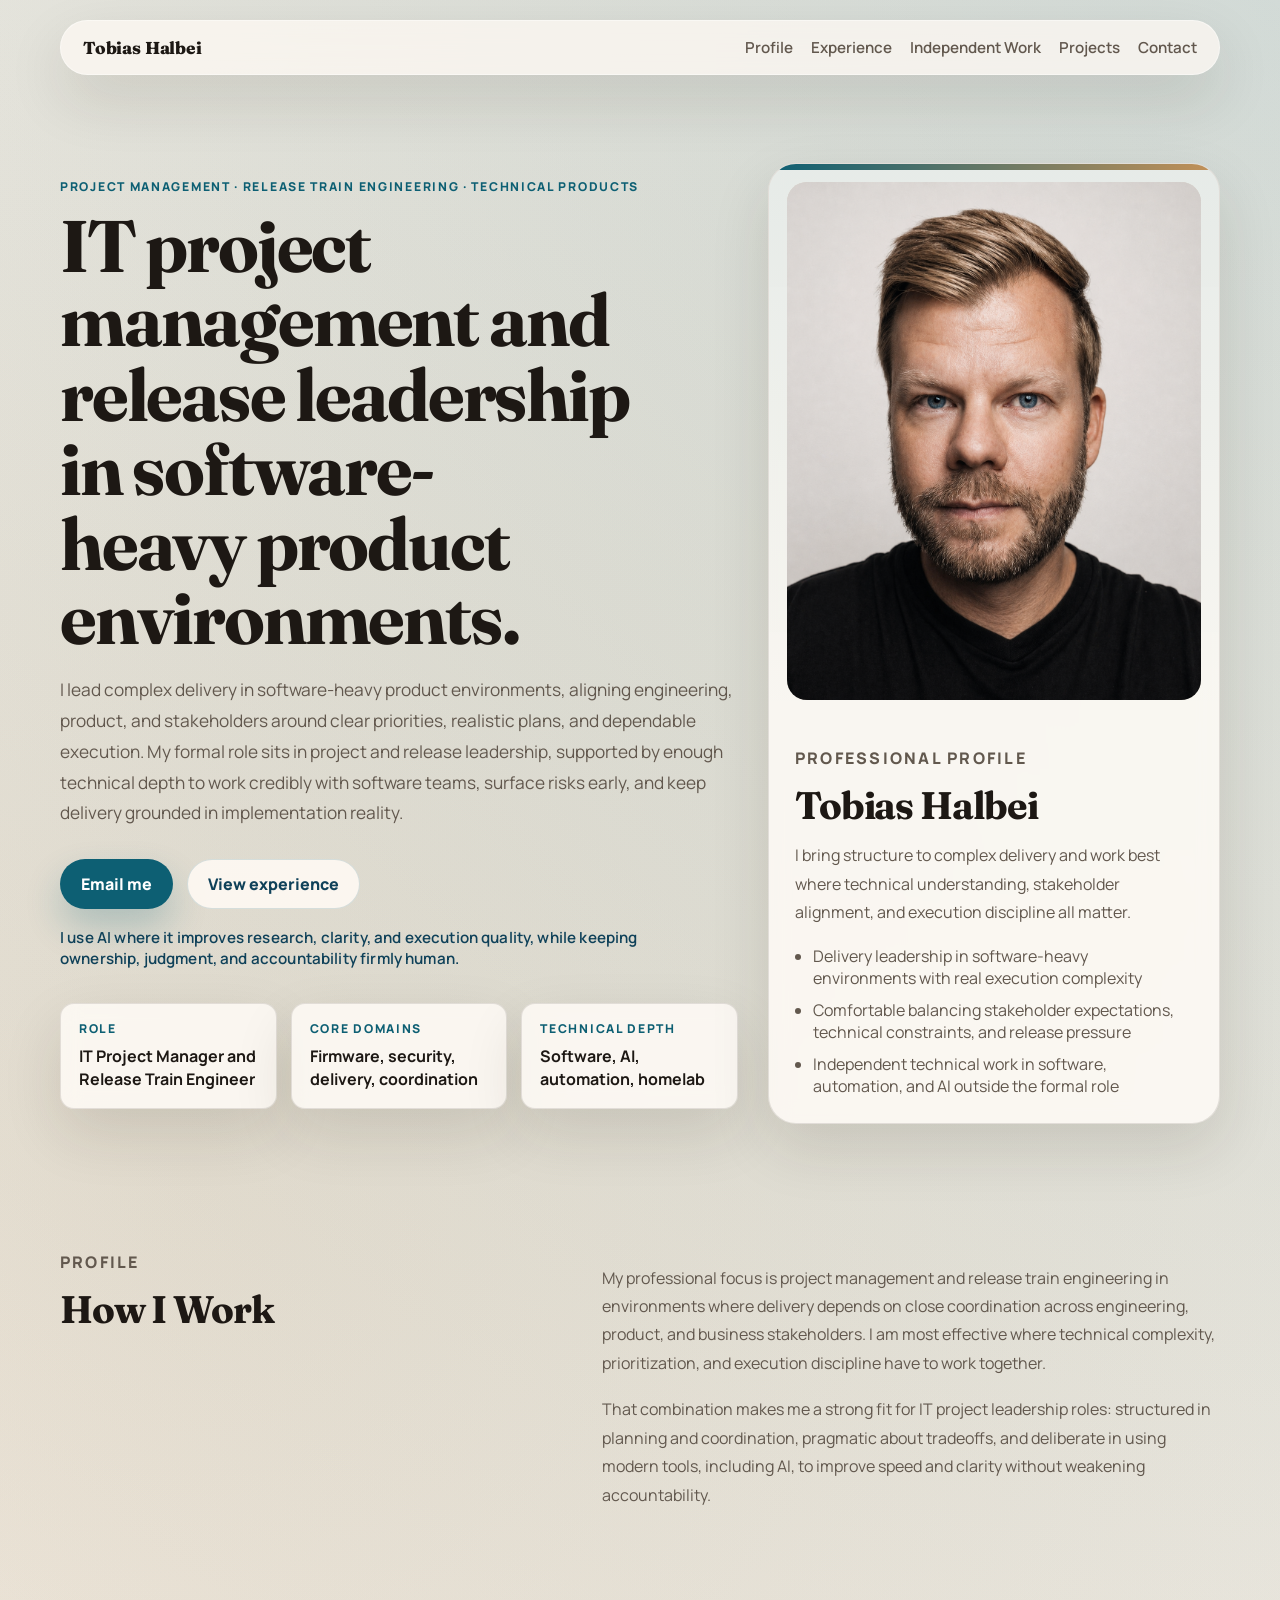
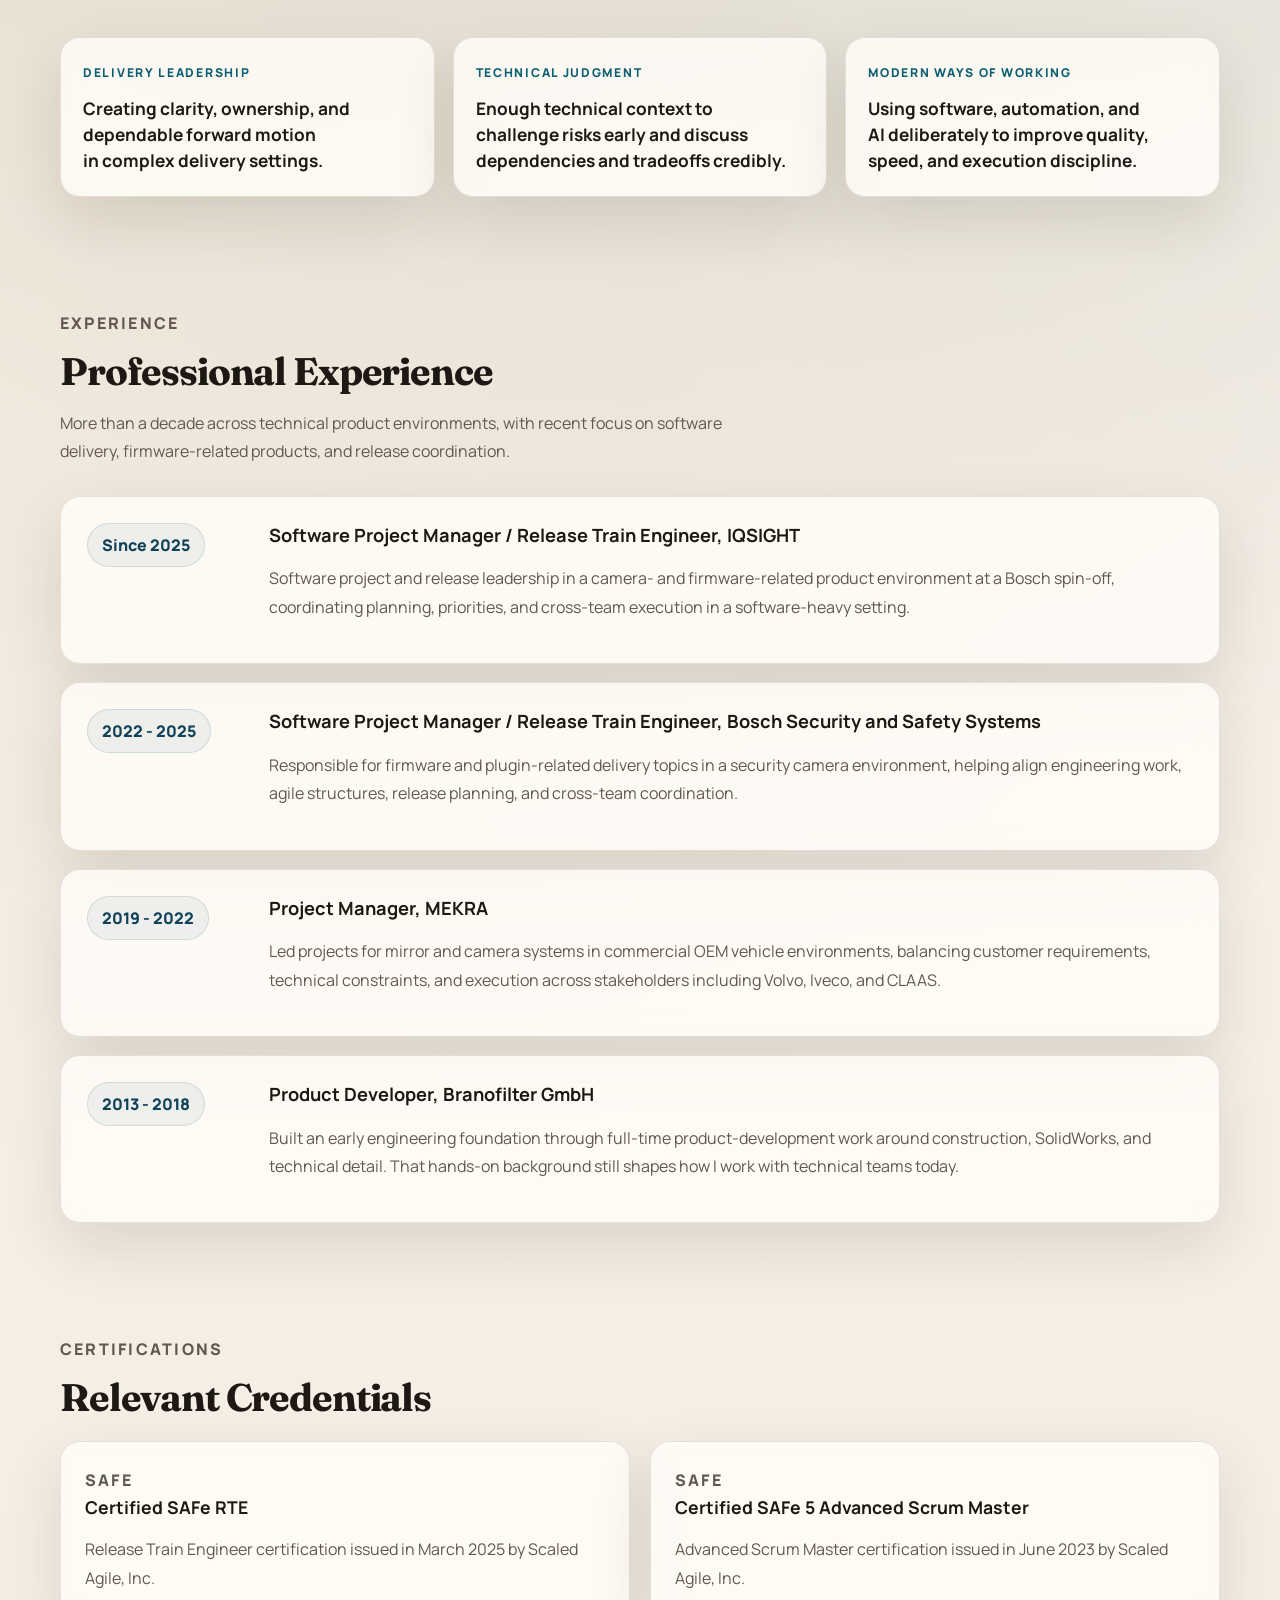
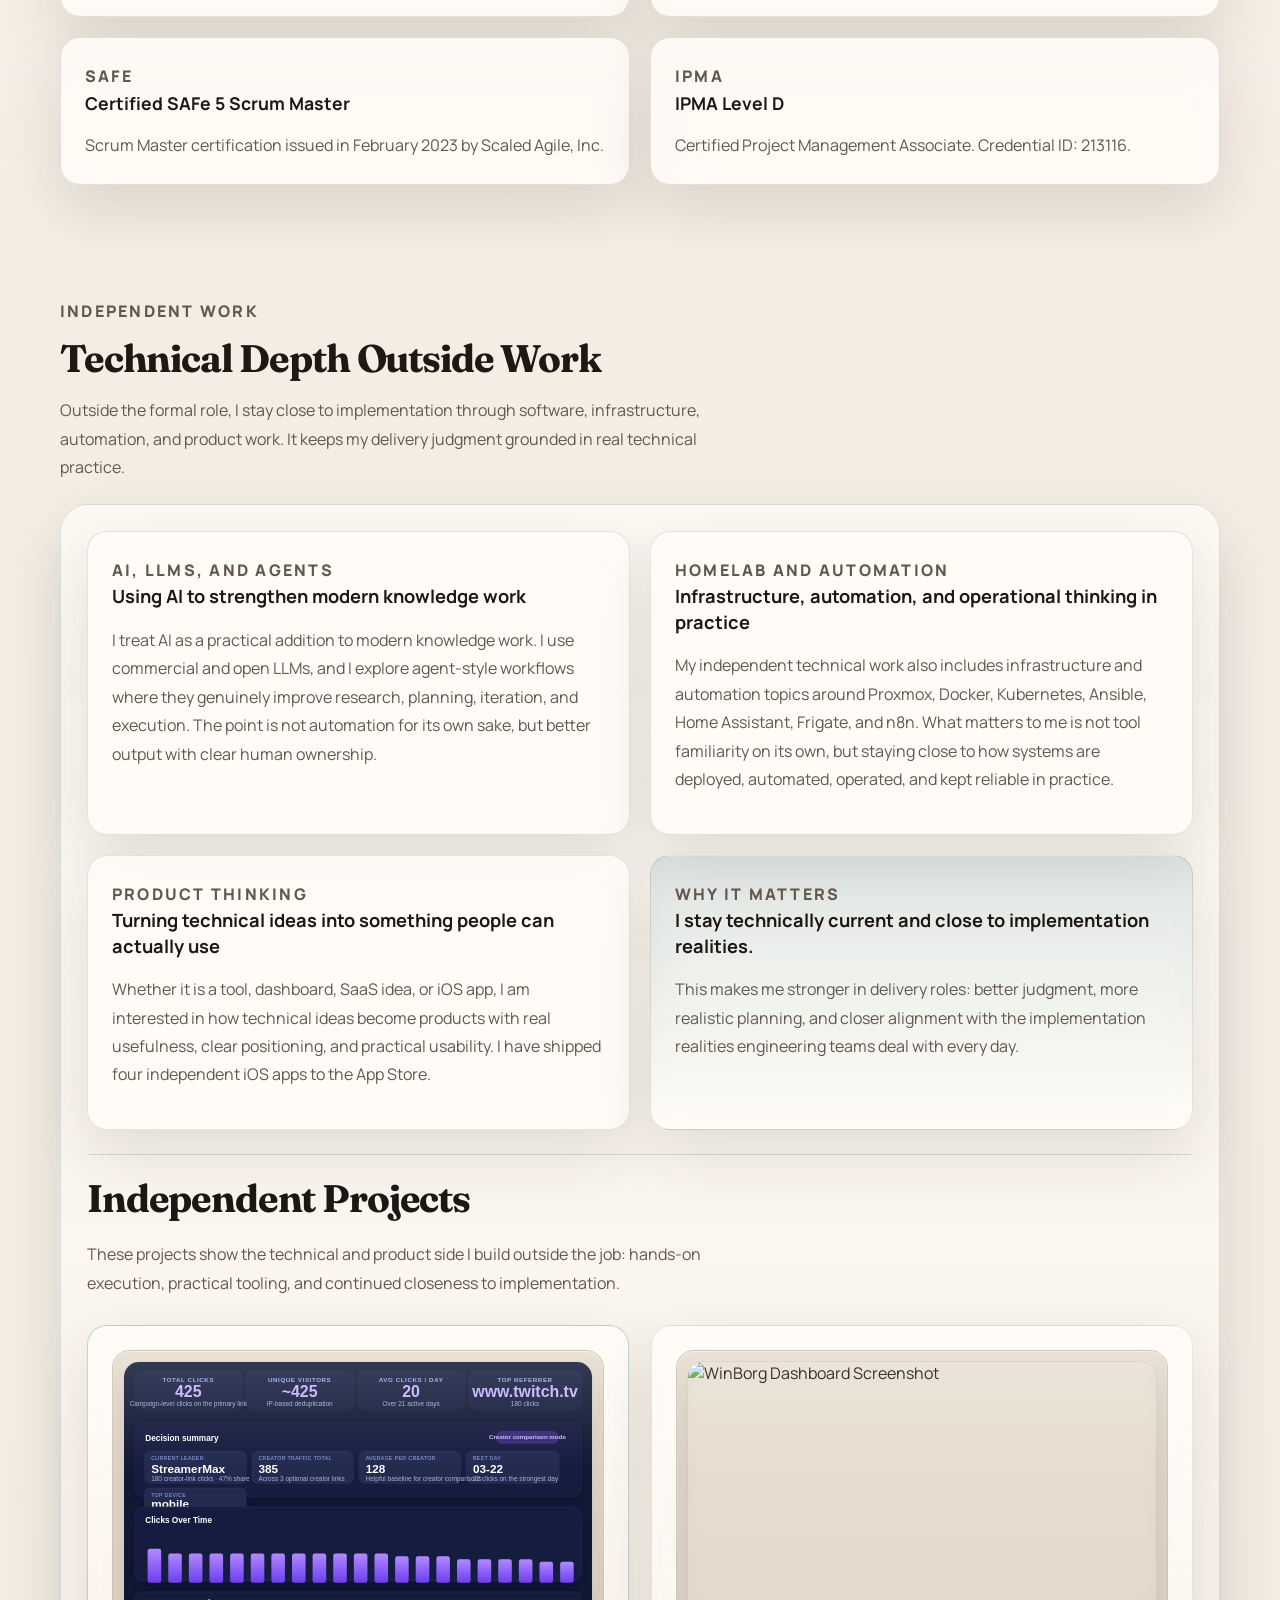
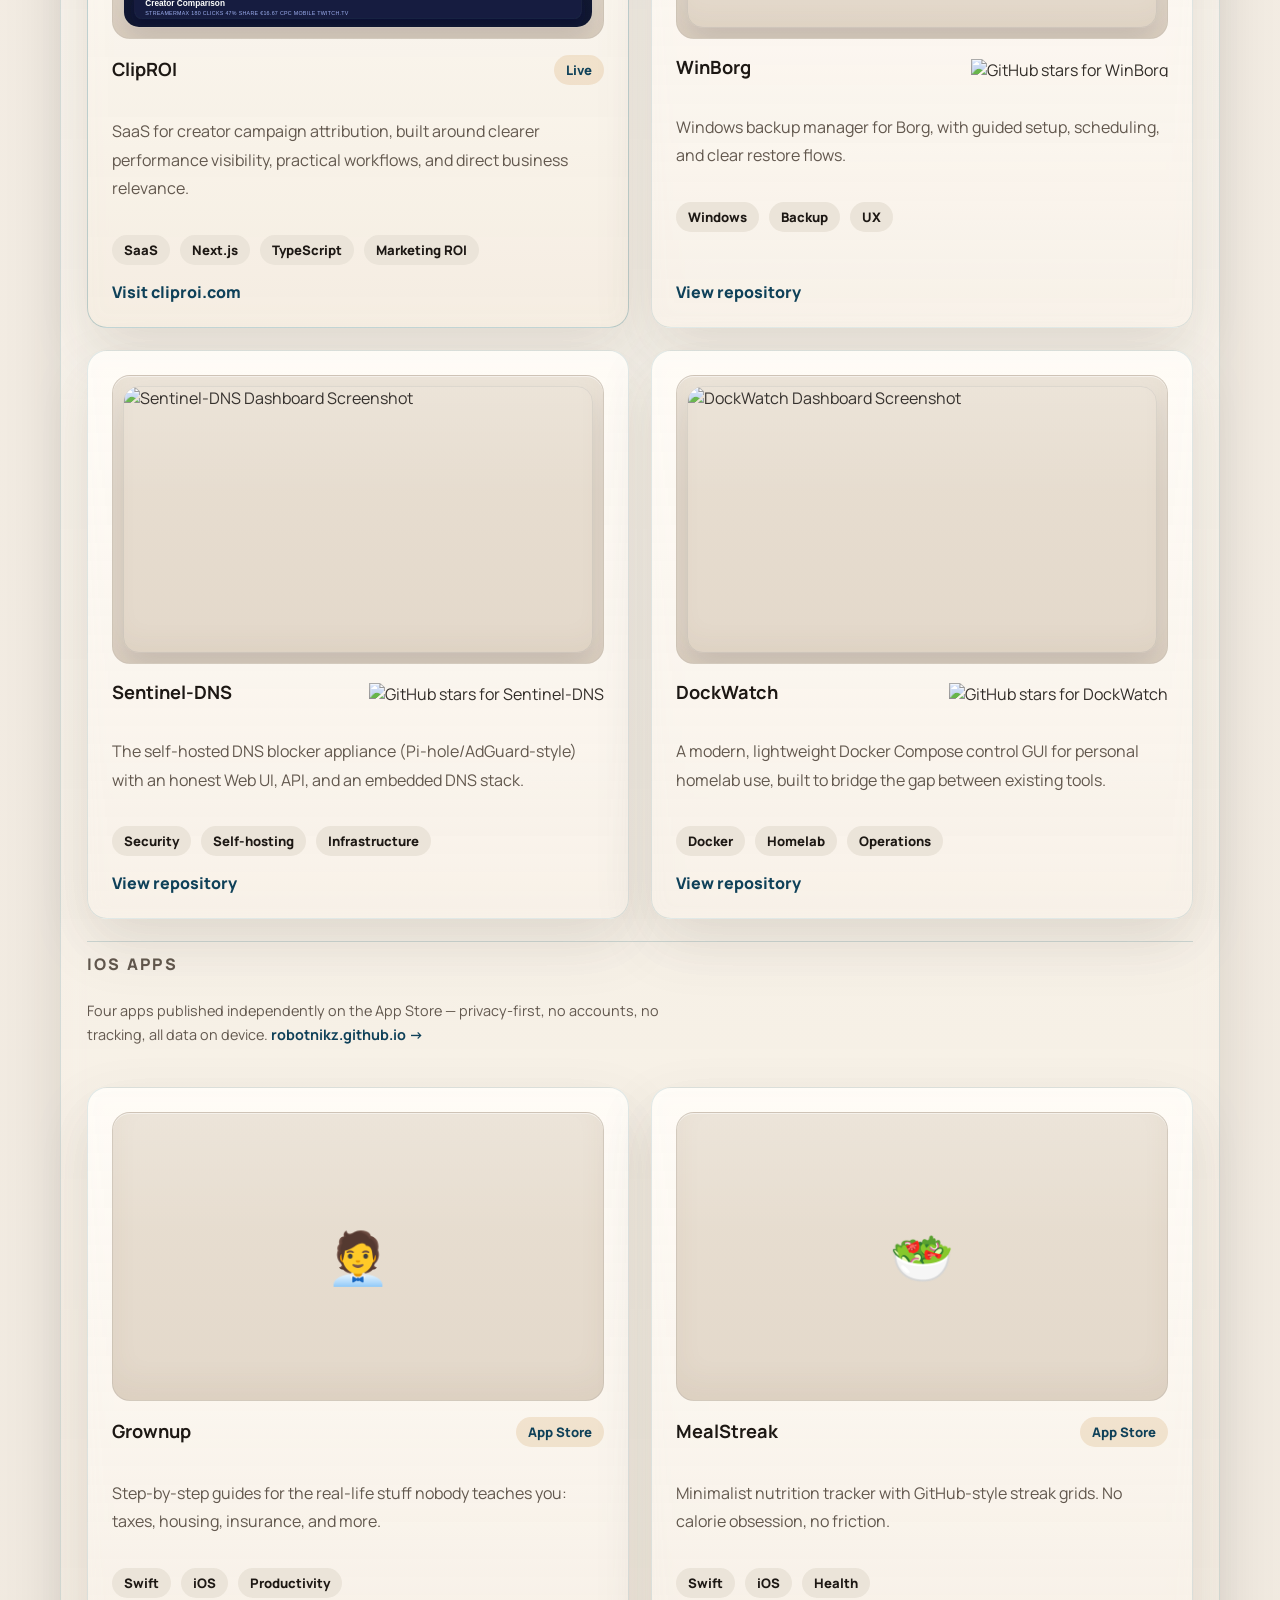
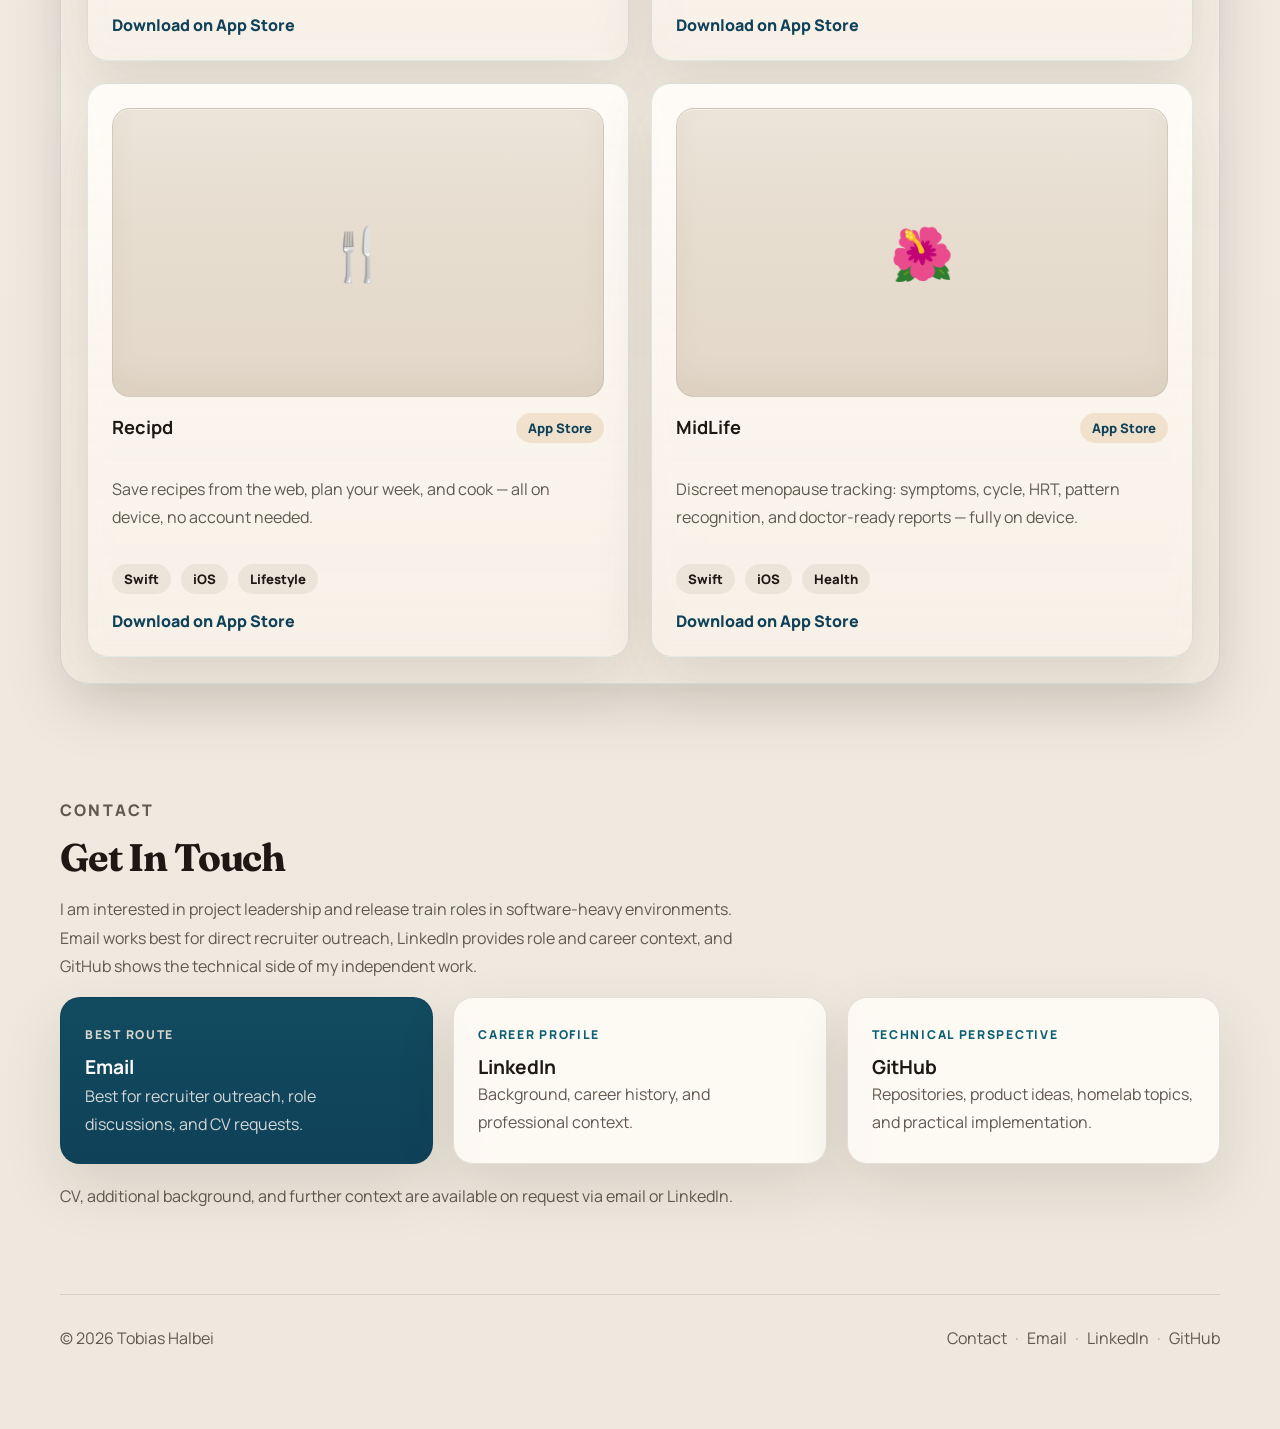
==== commit 0b298e31: "Integrate iOS apps into existing independent projects grid Removed standalone iOS apps section and n" ====
--- a/docs/index.html
+++ b/docs/index.html
@@ -76,7 +76,6 @@
           <a href="#experience">Experience</a>
           <a href="#independent">Independent Work</a>
           <a href="#projects">Projects</a>
-          <a href="#ios-apps">iOS Apps</a>
           <a href="#contact">Contact</a>
         </nav>
       </header>
@@ -387,64 +386,82 @@
               </div>
               <a class="project-link" href="https://github.com/robotnikz/dockwatch" target="_blank" rel="noreferrer">View repository</a>
             </article>
-              </div>
+
+            <div class="projects-subsection-header">
+              <p class="group-label">iOS Apps</p>
+              <p>
+                Four apps published independently on the App Store — privacy-first, no accounts, no tracking,
+                all data on device. <a href="https://robotnikz.github.io" target="_blank" rel="noreferrer">robotnikz.github.io →</a>
+              </p>
             </div>
-          </div>
-        </section>
-
-        <section id="ios-apps" class="section reveal">
-          <p class="section-kicker">Indie Development</p>
-          <h2>iOS Apps</h2>
-          <p class="section-intro">
-            Four apps published independently on the App Store — privacy-first, no accounts, no tracking,
-            all data stays on device.
-          </p>
-          <div class="ios-app-grid">
-            <article class="ios-app-card">
-              <div class="ios-app-stage">🧑‍💼</div>
-              <div class="ios-app-body">
+
+            <article class="project-card">
+              <div class="project-stage">
+                <span class="app-emoji">🧑‍💼</span>
+              </div>
+              <div class="project-meta">
                 <h3>Grownup</h3>
-                <p>Step-by-step guides for the real-life stuff nobody teaches you: taxes, housing, insurance, and more.</p>
-                <a class="app-store-btn" href="https://apps.apple.com/de/app/grownup/id6768424573" target="_blank" rel="noreferrer">
-                  App Store
-                </a>
-              </div>
-            </article>
-            <article class="ios-app-card">
-              <div class="ios-app-stage">🥗</div>
-              <div class="ios-app-body">
+                <span class="live-badge">App Store</span>
+              </div>
+              <p>Step-by-step guides for the real-life stuff nobody teaches you: taxes, housing, insurance, and more.</p>
+              <div class="project-tags">
+                <span>Swift</span>
+                <span>iOS</span>
+                <span>Productivity</span>
+              </div>
+              <a class="project-link" href="https://apps.apple.com/de/app/grownup/id6768424573" target="_blank" rel="noreferrer">Download on App Store</a>
+            </article>
+            <article class="project-card">
+              <div class="project-stage">
+                <span class="app-emoji">🥗</span>
+              </div>
+              <div class="project-meta">
                 <h3>MealStreak</h3>
-                <p>Minimalist nutrition tracker with GitHub-style streak grids. No calorie obsession, no friction.</p>
-                <a class="app-store-btn" href="https://apps.apple.com/de/app/mealstreak/id6768700380" target="_blank" rel="noreferrer">
-                  App Store
-                </a>
-              </div>
-            </article>
-            <article class="ios-app-card">
-              <div class="ios-app-stage">🍴</div>
-              <div class="ios-app-body">
+                <span class="live-badge">App Store</span>
+              </div>
+              <p>Minimalist nutrition tracker with GitHub-style streak grids. No calorie obsession, no friction.</p>
+              <div class="project-tags">
+                <span>Swift</span>
+                <span>iOS</span>
+                <span>Health</span>
+              </div>
+              <a class="project-link" href="https://apps.apple.com/de/app/mealstreak/id6768700380" target="_blank" rel="noreferrer">Download on App Store</a>
+            </article>
+            <article class="project-card">
+              <div class="project-stage">
+                <span class="app-emoji">🍴</span>
+              </div>
+              <div class="project-meta">
                 <h3>Recipd</h3>
-                <p>Save recipes from the web, plan your week, and cook — all on device, no account needed.</p>
-                <a class="app-store-btn" href="https://apps.apple.com/de/app/recipd/id6769465137" target="_blank" rel="noreferrer">
-                  App Store
-                </a>
-              </div>
-            </article>
-            <article class="ios-app-card">
-              <div class="ios-app-stage">🌺</div>
-              <div class="ios-app-body">
+                <span class="live-badge">App Store</span>
+              </div>
+              <p>Save recipes from the web, plan your week, and cook — all on device, no account needed.</p>
+              <div class="project-tags">
+                <span>Swift</span>
+                <span>iOS</span>
+                <span>Lifestyle</span>
+              </div>
+              <a class="project-link" href="https://apps.apple.com/de/app/recipd/id6769465137" target="_blank" rel="noreferrer">Download on App Store</a>
+            </article>
+            <article class="project-card">
+              <div class="project-stage">
+                <span class="app-emoji">🌺</span>
+              </div>
+              <div class="project-meta">
                 <h3>MidLife</h3>
-                <p>Discreet menopause tracking: symptoms, cycle, HRT, pattern recognition, and doctor-ready reports — fully on device.</p>
-                <a class="app-store-btn" href="https://apps.apple.com/us/app/midlife/id6769793211" target="_blank" rel="noreferrer">
-                  App Store
-                </a>
-              </div>
-            </article>
-          </div>
-          <p class="ios-apps-footer">
-            Full app overview with privacy policies:
-            <a href="https://robotnikz.github.io" target="_blank" rel="noreferrer">robotnikz.github.io →</a>
-          </p>
+                <span class="live-badge">App Store</span>
+              </div>
+              <p>Discreet menopause tracking: symptoms, cycle, HRT, pattern recognition, and doctor-ready reports — fully on device.</p>
+              <div class="project-tags">
+                <span>Swift</span>
+                <span>iOS</span>
+                <span>Health</span>
+              </div>
+              <a class="project-link" href="https://apps.apple.com/us/app/midlife/id6769793211" target="_blank" rel="noreferrer">Download on App Store</a>
+            </article>
+              </div>
+            </div>
+          </div>
         </section>
 
         <section id="contact" class="section contact reveal">
--- a/docs/site.css
+++ b/docs/site.css
@@ -716,103 +716,35 @@
   color: rgba(98, 88, 78, 0.45);
 }
 
-.ios-app-grid {
-  display: grid;
-  grid-template-columns: repeat(2, minmax(0, 1fr));
-  gap: 20px;
-  margin-top: 28px;
-}
-
-.ios-app-card {
-  display: flex;
-  flex-direction: row;
-  gap: 20px;
-  padding: 24px;
-  border: 1px solid var(--line);
-  border-radius: var(--radius-md);
-  background: var(--surface);
-  box-shadow: var(--shadow);
-  backdrop-filter: blur(10px);
-  transition: transform 160ms ease, border-color 160ms ease;
-}
-
-.ios-app-card:hover {
-  transform: translateY(-3px);
-  border-color: rgba(13, 95, 115, 0.28);
-}
-
-.ios-app-stage {
-  display: flex;
-  align-items: center;
-  justify-content: center;
-  flex-shrink: 0;
-  width: 64px;
-  height: 64px;
-  font-size: 2rem;
-  border-radius: 18px;
-  background: linear-gradient(180deg, #e9e0d3 0%, #e3d8ca 100%);
-  border: 1px solid var(--line);
-  box-shadow: inset 0 1px 0 rgba(255, 255, 255, 0.5);
-}
-
-.ios-app-body {
+.projects-subsection-header {
+  grid-column: 1 / -1;
+  padding: 8px 0 4px;
+  border-top: 1px solid rgba(13, 95, 115, 0.18);
   display: flex;
   flex-direction: column;
-  gap: 8px;
-  flex: 1;
-  min-width: 0;
-}
-
-.ios-app-body h3 {
-  margin: 0;
-  font-size: 1.08rem;
-  line-height: 1.3;
-}
-
-.ios-app-body p {
-  margin: 0;
+  gap: 6px;
+}
+
+.projects-subsection-header p:last-child {
   font-size: 0.9rem;
   color: var(--muted);
+  max-width: 70ch;
   line-height: 1.65;
-  flex: 1;
-}
-
-.app-store-btn {
-  display: inline-flex;
-  align-items: center;
-  gap: 6px;
-  align-self: flex-start;
-  margin-top: 6px;
-  padding: 8px 14px;
-  border-radius: 10px;
-  background: var(--accent);
-  color: #ffffff;
-  font-size: 0.82rem;
-  font-weight: 700;
-  text-decoration: none;
-  transition: background 160ms ease, transform 160ms ease;
-}
-
-.app-store-btn:hover,
-.app-store-btn:focus-visible {
-  background: var(--accent-strong);
-  transform: translateY(-1px);
-}
-
-.ios-apps-footer {
-  margin-top: 22px;
-  font-size: 0.92rem;
-  color: var(--muted);
-}
-
-.ios-apps-footer a {
+}
+
+.projects-subsection-header a {
   color: var(--accent-strong);
   font-weight: 700;
   text-decoration: none;
 }
 
-.ios-apps-footer a:hover {
+.projects-subsection-header a:hover {
   text-decoration: underline;
+}
+
+.app-emoji {
+  font-size: 3.2rem;
+  line-height: 1;
 }
 
 @media (max-width: 980px) {
@@ -824,8 +756,7 @@
   .cert-grid,
   .project-grid,
   .contact-grid,
-  .hero-facts,
-  .ios-app-grid {
+  .hero-facts {
     grid-template-columns: 1fr;
   }
 
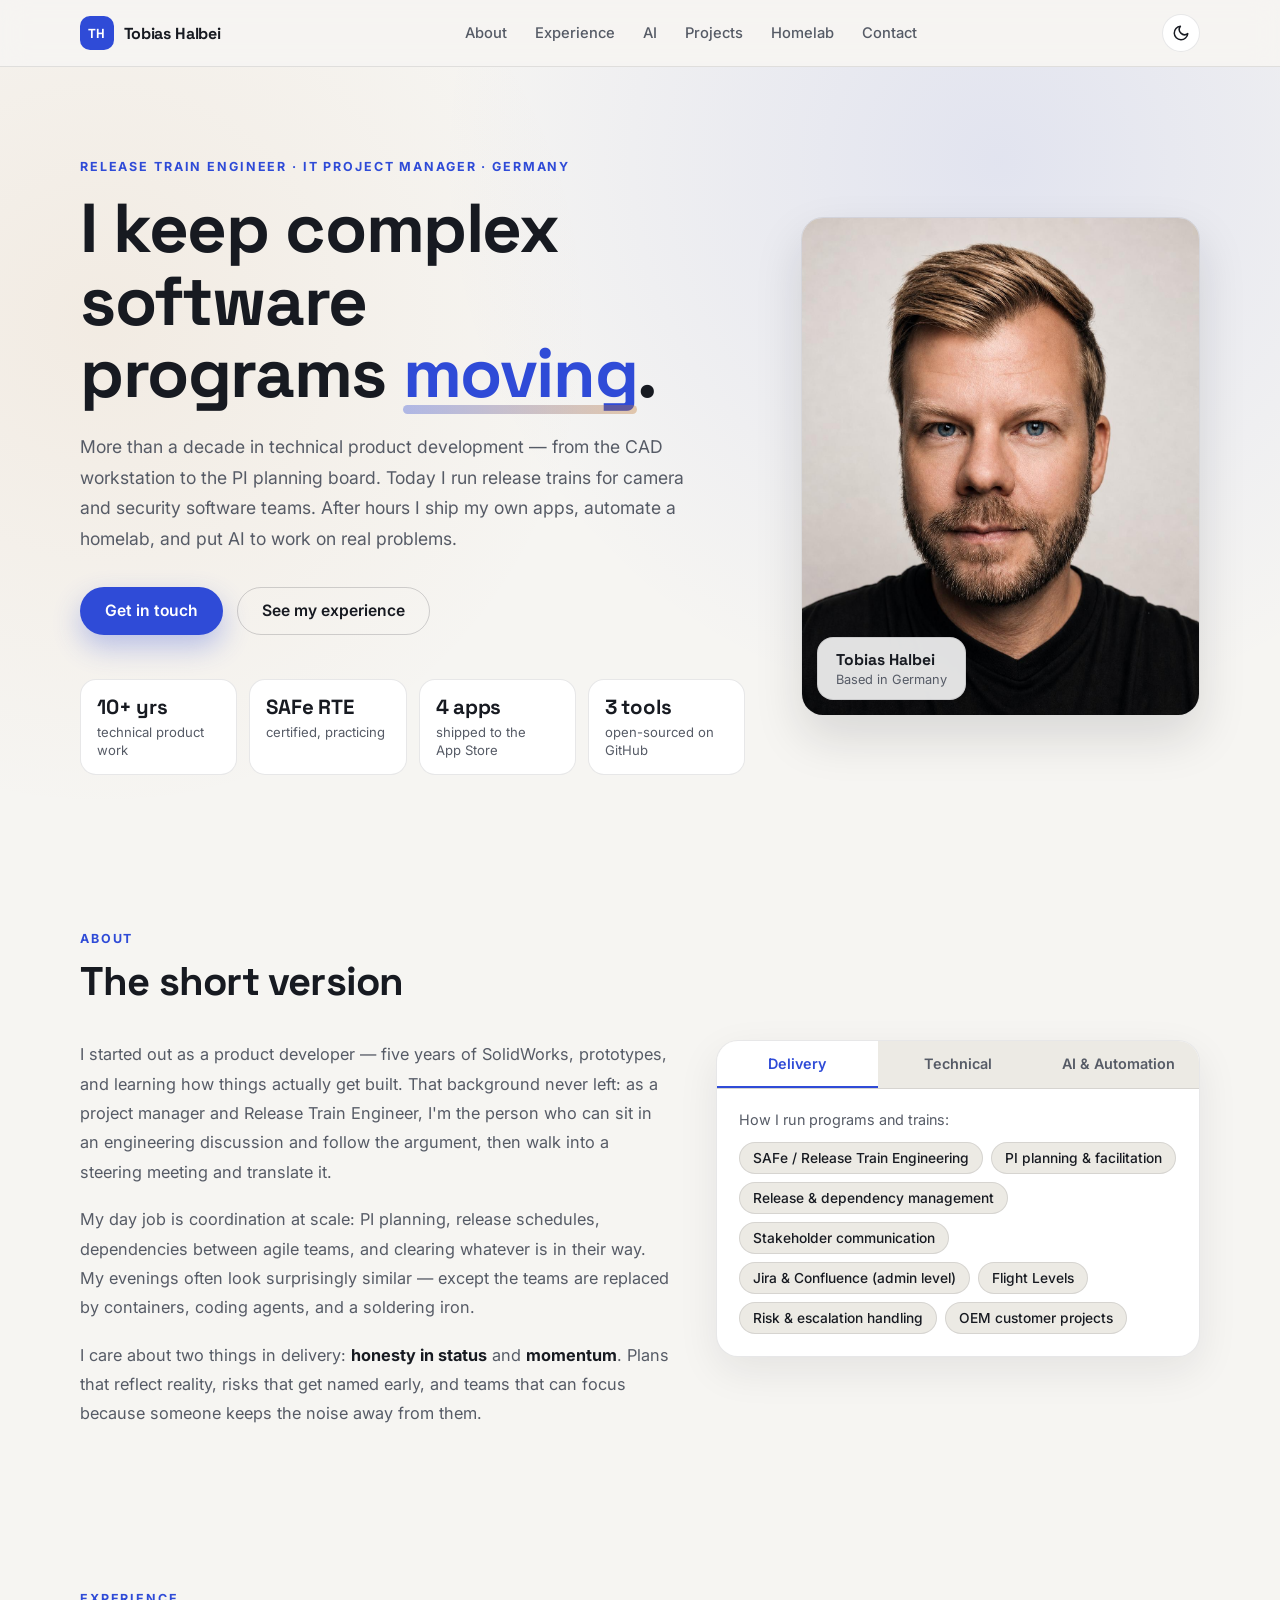
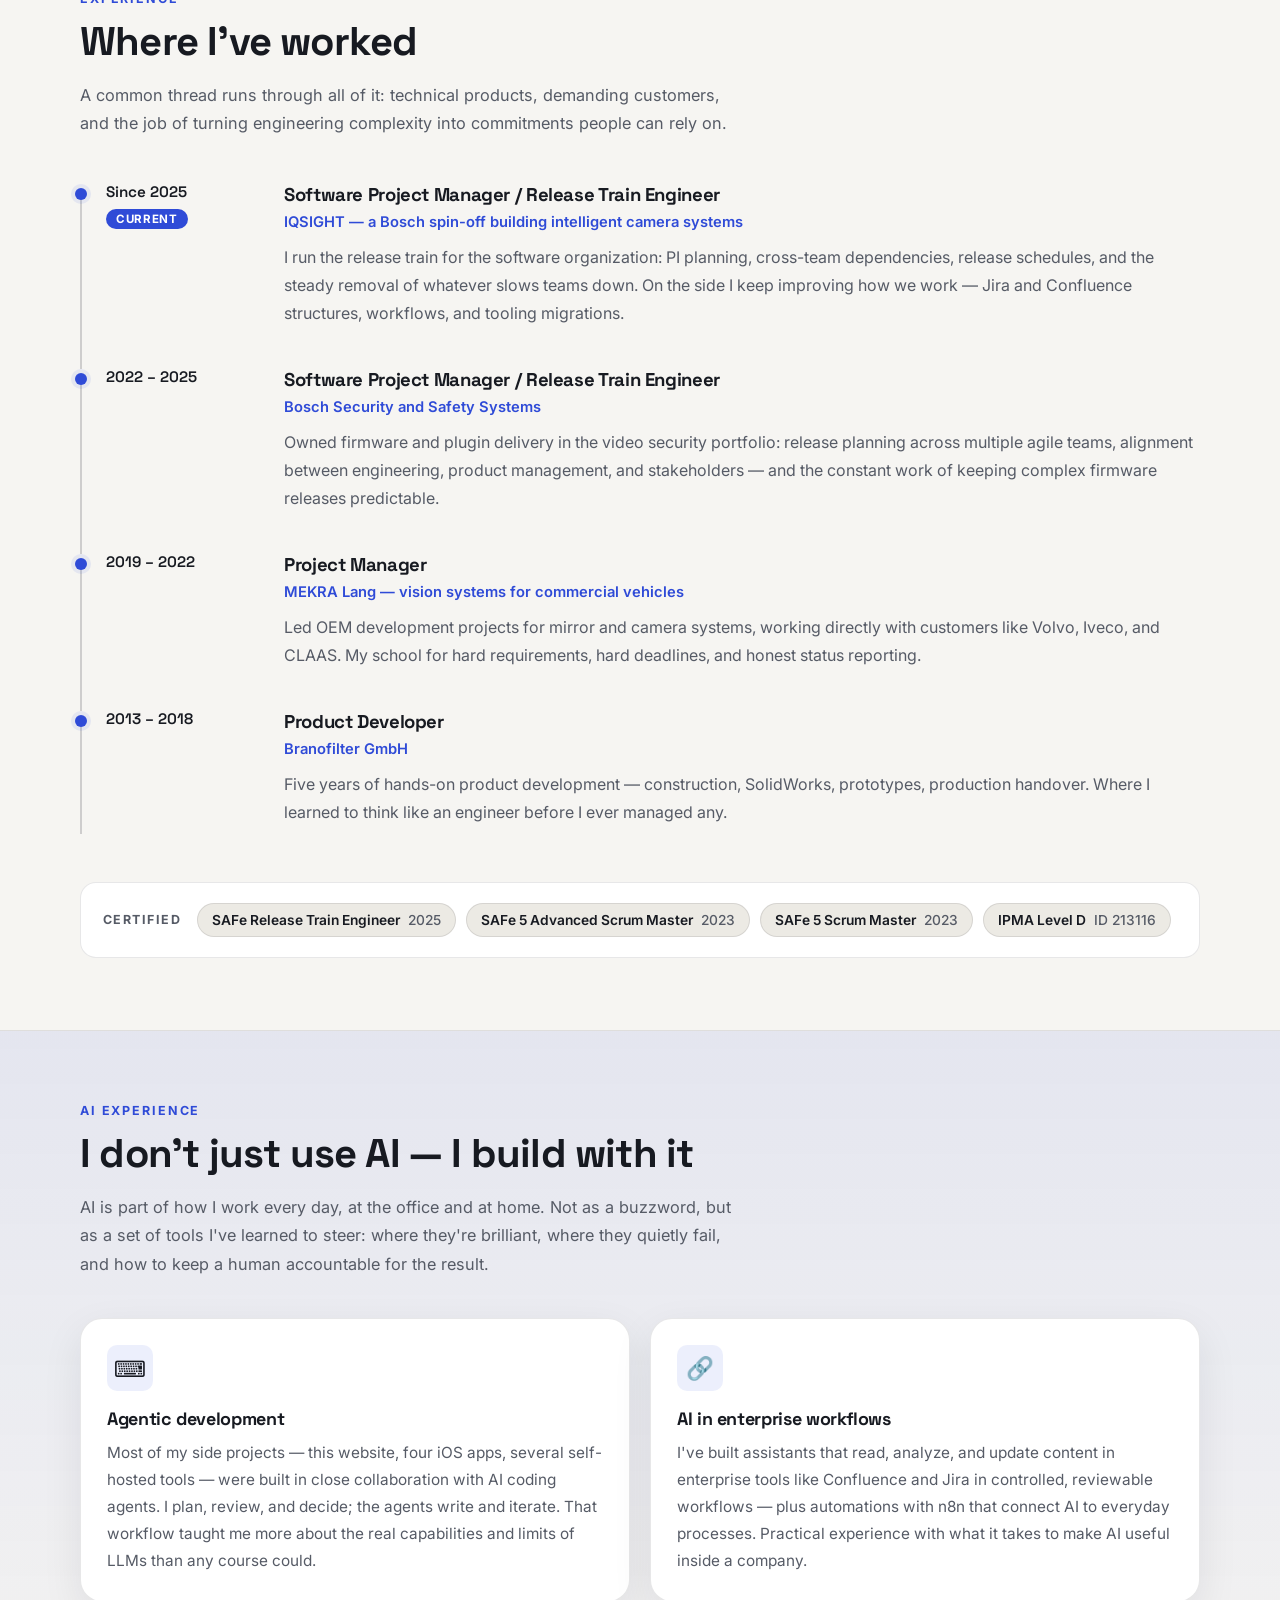
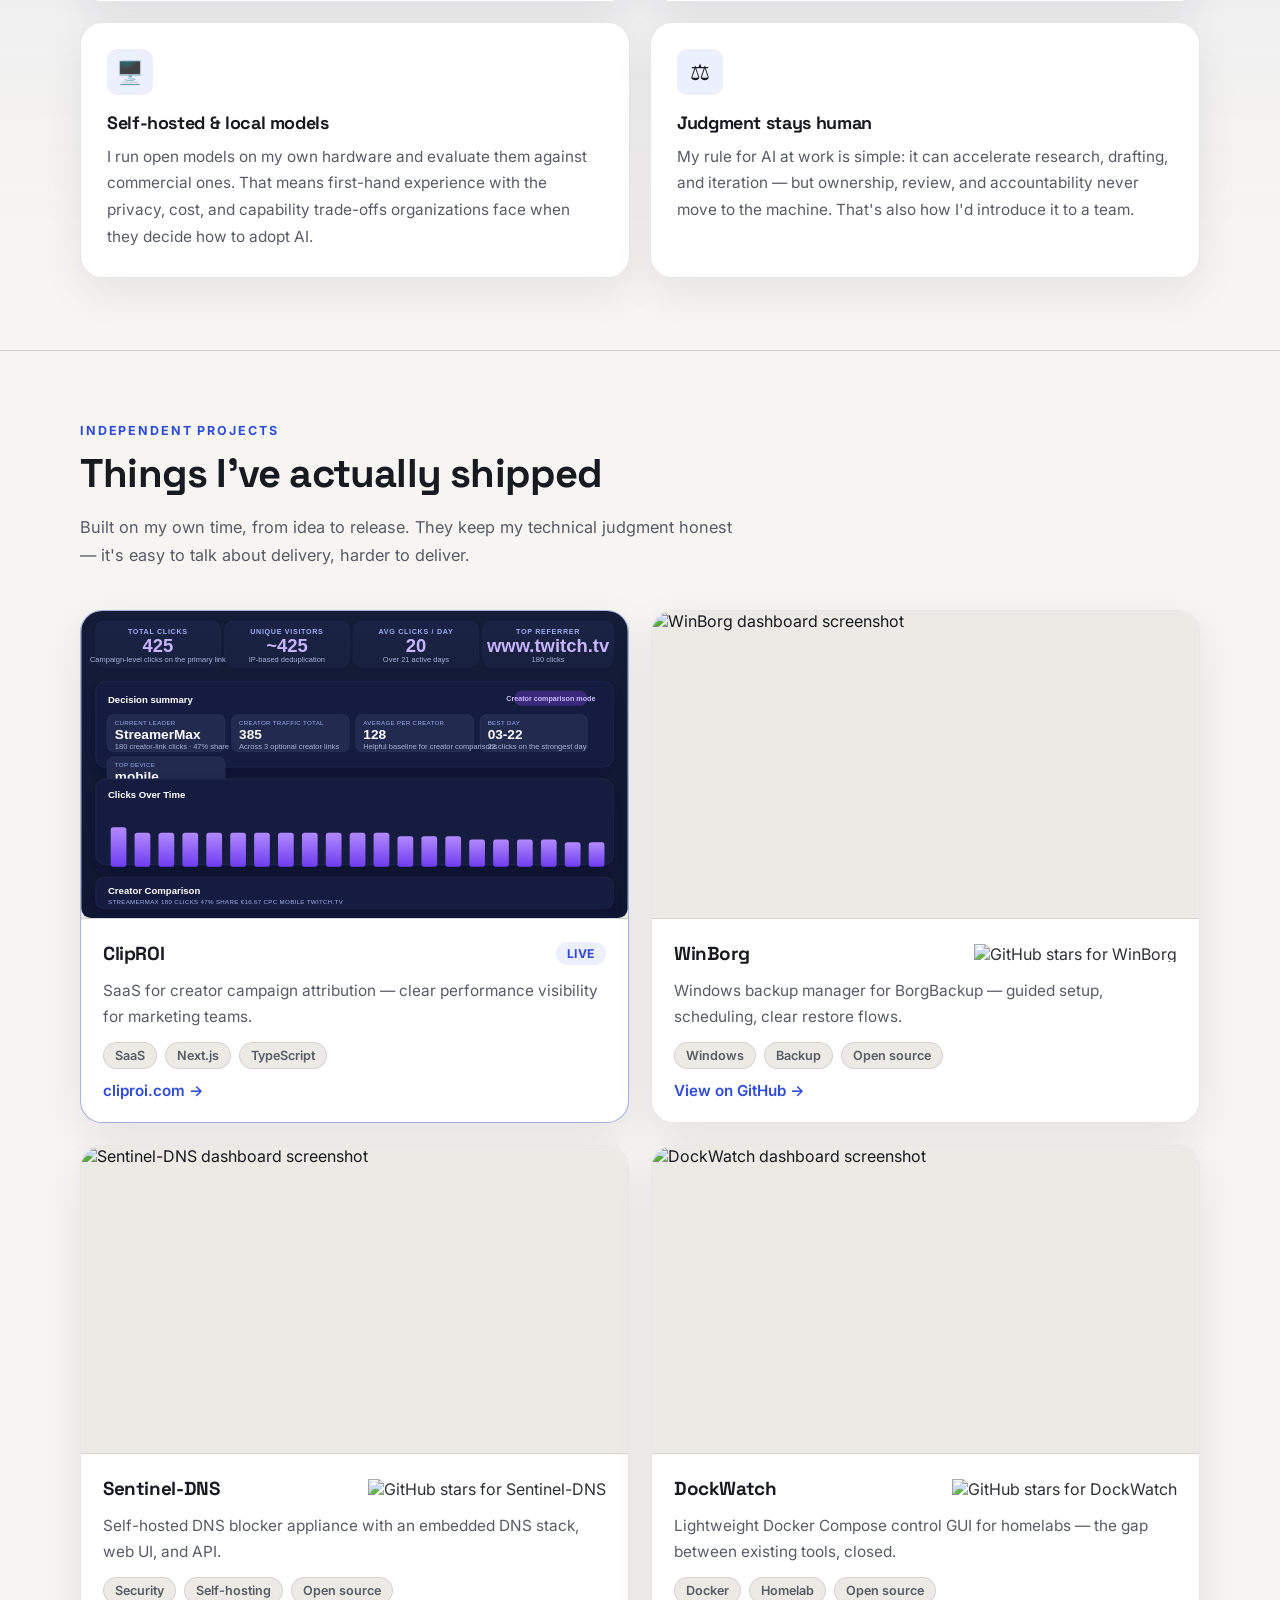
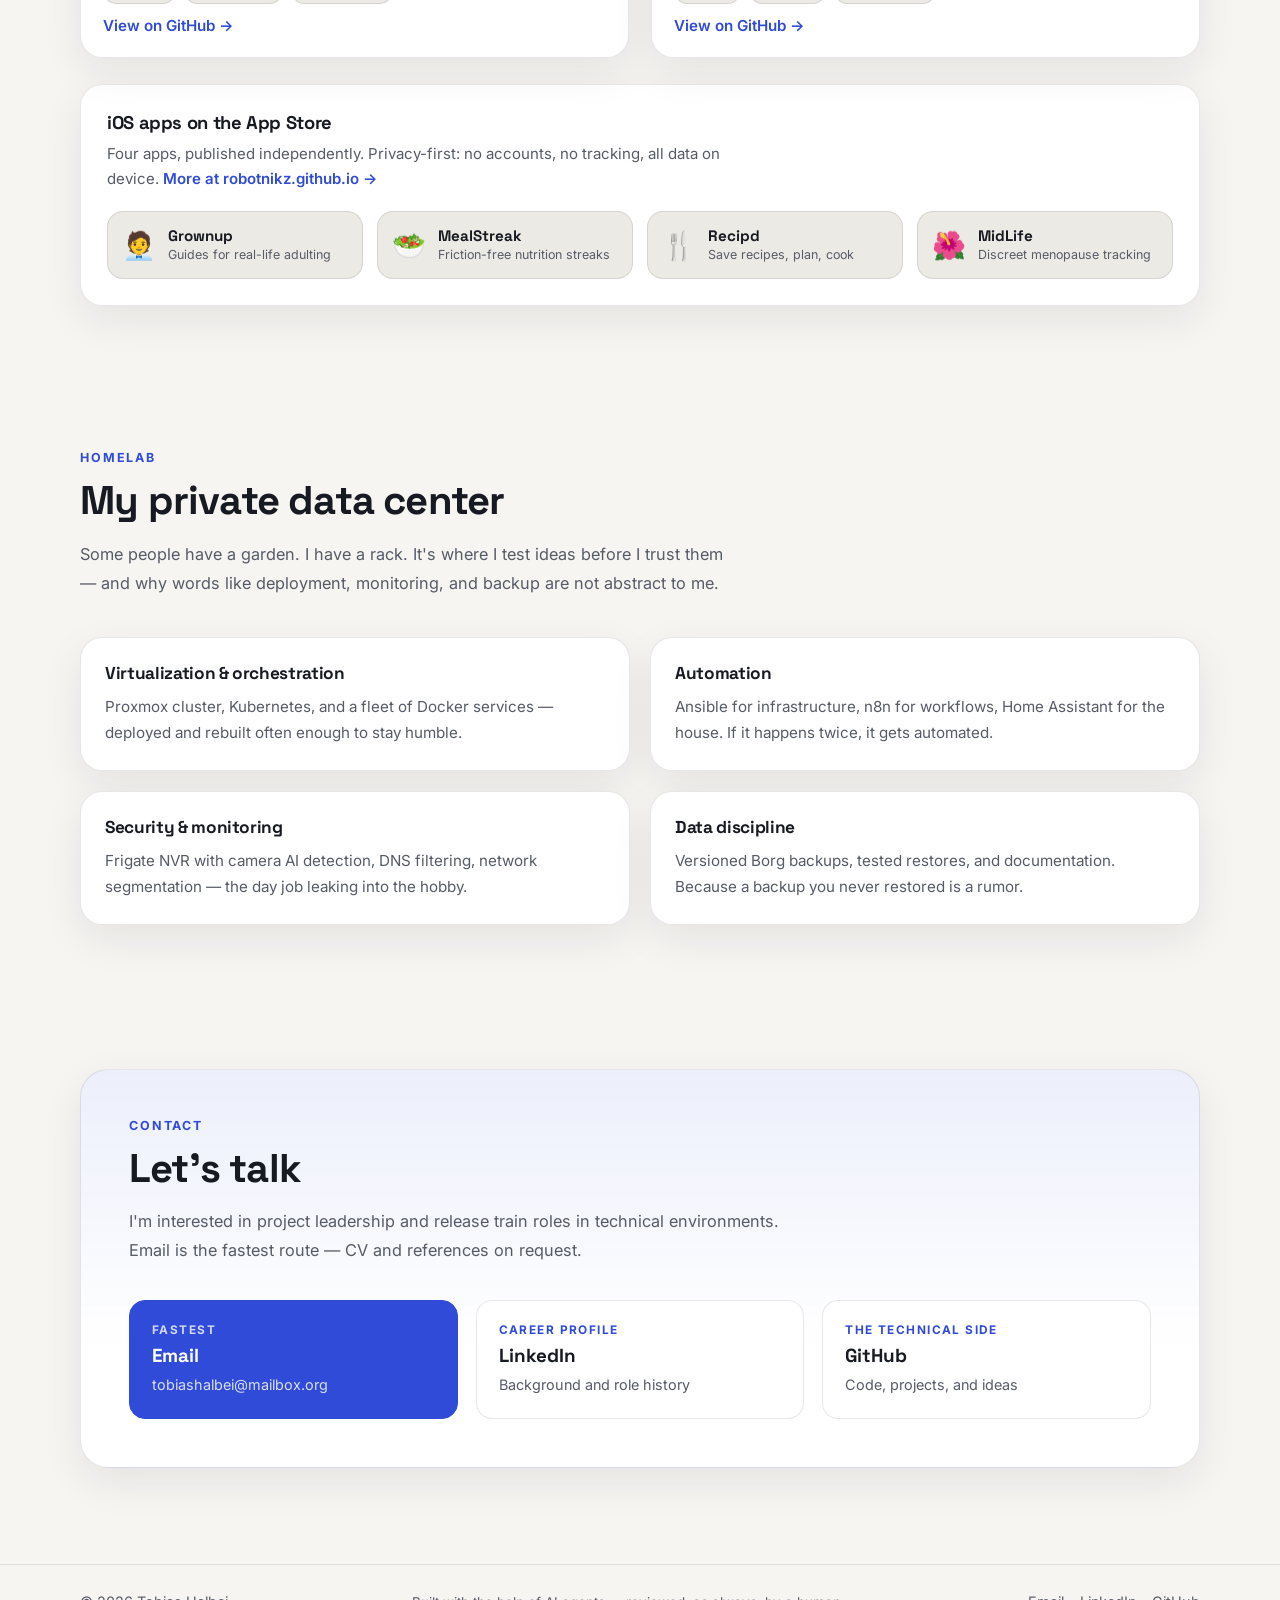
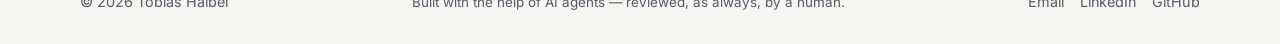
==== commit 7f0f4397: "Redesign site: new design system, restructured content, AI section - New visual identity: Space Grot" ====
--- a/docs/index.html
+++ b/docs/index.html
@@ -3,520 +3,506 @@
   <head>
     <meta charset="UTF-8" />
     <meta name="viewport" content="width=device-width, initial-scale=1.0" />
-    <title>Tobias Halbei | IT Project Manager & Release Train Engineer</title>
+    <title>Tobias Halbei — Release Train Engineer & IT Project Manager</title>
     <meta
       name="description"
-      content="Personal website of Tobias Halbei. IT Project Manager and Release Train Engineer with experience across camera firmware, security software, agile delivery, and software-heavy product environments."
+      content="Tobias Halbei — Release Train Engineer and IT Project Manager. A decade in technical product development, from CAD workstation to PI planning. Agile delivery, camera firmware, security software, and hands-on AI experience."
     />
-    <meta property="og:title" content="Tobias Halbei | IT Project Manager & Release Train Engineer" />
+    <meta property="og:title" content="Tobias Halbei — Release Train Engineer & IT Project Manager" />
     <meta
       property="og:description"
-      content="Professional profile focused on IT project management, release train engineering, technical delivery, and close collaboration with software teams in complex product environments."
+      content="I keep complex software programs moving: release train engineering, agile delivery, and hands-on experience with AI, automation, and self-hosted infrastructure."
     />
     <meta property="og:type" content="website" />
     <meta property="og:url" content="https://www.halbei.com/" />
     <meta property="og:image" content="https://www.halbei.com/previews/portfolio-preview-1.jpg" />
     <meta name="twitter:card" content="summary_large_image" />
-    <meta name="twitter:title" content="Tobias Halbei | IT Project Manager & Release Train Engineer" />
+    <meta name="twitter:title" content="Tobias Halbei — Release Train Engineer & IT Project Manager" />
     <meta
       name="twitter:description"
-      content="Professional profile for IT project leadership roles, with experience in technical delivery, close collaboration with software teams, and practical AI usage."
+      content="Release train engineering, agile delivery, and hands-on AI experience — plus the projects I build on my own time."
     />
     <meta name="twitter:image" content="https://www.halbei.com/previews/portfolio-preview-1.jpg" />
     <meta name="robots" content="index, follow" />
-    <meta
-      name="keywords"
-      content="Tobias Halbei, IT Project Manager, Release Train Engineer, SAFe, IPMA, camera firmware, security software, agile delivery, software teams, technical project leadership, LLMs, AI workflows, homelab"
-    />
     <link rel="icon" type="image/svg+xml" href="./favicon.svg" />
     <link rel="canonical" href="https://www.halbei.com/" />
     <link rel="preconnect" href="https://fonts.googleapis.com" />
     <link rel="preconnect" href="https://fonts.gstatic.com" crossorigin />
     <link
-      href="https://fonts.googleapis.com/css2?family=Fraunces:opsz,wght@9..144,600;9..144,700&family=Manrope:wght@400;500;600;700;800&display=swap"
+      href="https://fonts.googleapis.com/css2?family=Space+Grotesk:wght@500;600;700&family=Inter:wght@400;500;600;700&display=swap"
       rel="stylesheet"
     />
-    <link rel="stylesheet" href="./site.css?v=20260428a" />
+    <link rel="stylesheet" href="./site.css?v=20260727a" />
+    <script>
+      (() => {
+        const stored = localStorage.getItem('theme');
+        const preferred = stored || (matchMedia('(prefers-color-scheme: dark)').matches ? 'dark' : 'light');
+        document.documentElement.dataset.theme = preferred;
+      })();
+    </script>
     <script type="application/ld+json">
       {
         "@context": "https://schema.org",
         "@type": "Person",
         "name": "Tobias Halbei",
-        "jobTitle": "IT Project Manager / Release Train Engineer",
+        "jobTitle": "Release Train Engineer / IT Project Manager",
         "url": "https://www.halbei.com/",
         "sameAs": [
           "https://www.linkedin.com/in/tobias-halbei-486a38171",
           "https://github.com/robotnikz"
         ],
         "knowsAbout": [
-          "Project Leadership",
           "Release Train Engineering",
+          "SAFe",
+          "Agile Delivery",
+          "IT Project Management",
           "Camera Firmware",
           "Security Software",
-          "Agile Delivery",
-          "Web Projects",
-          "LLMs",
-          "AI Workflows",
-          "Agentic Workflows",
-          "Homelab Infrastructure"
+          "AI-assisted Development",
+          "LLMs and Agentic Workflows",
+          "Self-hosted Infrastructure",
+          "iOS App Development"
         ]
       }
     </script>
   </head>
   <body>
-    <a class="skip-link" href="#profile">Skip to content</a>
-    <div class="page-shell">
-      <header class="topbar">
-        <a class="brand" href="#hero">Tobias Halbei</a>
-        <button class="hamburger" aria-label="Toggle navigation" aria-expanded="false">
-          <span></span><span></span><span></span>
-        </button>
+    <a class="skip-link" href="#about">Skip to content</a>
+    <div class="progress-bar" aria-hidden="true"><span></span></div>
+
+    <header class="topbar">
+      <div class="topbar-inner">
+        <a class="brand" href="#top"><span class="brand-mark">TH</span> Tobias Halbei</a>
         <nav class="nav-links" aria-label="Main navigation">
-          <a href="#profile">Profile</a>
+          <a href="#about">About</a>
           <a href="#experience">Experience</a>
-          <a href="#independent">Independent Work</a>
+          <a href="#ai">AI</a>
           <a href="#projects">Projects</a>
+          <a href="#homelab">Homelab</a>
           <a href="#contact">Contact</a>
         </nav>
-      </header>
-
-      <main>
-        <section id="hero" class="hero reveal">
-          <div class="hero-copy">
-            <p class="eyebrow">Project Management · Release Train Engineering · Technical Products</p>
-            <h1>IT project management and release leadership in software-heavy product environments.</h1>
+        <div class="topbar-actions">
+          <button class="theme-toggle" type="button" aria-label="Switch color theme">
+            <svg class="icon-sun" viewBox="0 0 24 24" width="18" height="18" fill="none" stroke="currentColor" stroke-width="2" stroke-linecap="round"><circle cx="12" cy="12" r="4"/><path d="M12 2v2m0 16v2M4.9 4.9l1.4 1.4m11.4 11.4 1.4 1.4M2 12h2m16 0h2M4.9 19.1l1.4-1.4m11.4-11.4 1.4-1.4"/></svg>
+            <svg class="icon-moon" viewBox="0 0 24 24" width="18" height="18" fill="none" stroke="currentColor" stroke-width="2" stroke-linecap="round" stroke-linejoin="round"><path d="M21 12.8A9 9 0 1 1 11.2 3a7 7 0 0 0 9.8 9.8z"/></svg>
+          </button>
+          <button class="hamburger" aria-label="Toggle navigation" aria-expanded="false">
+            <span></span><span></span><span></span>
+          </button>
+        </div>
+      </div>
+    </header>
+
+    <main id="top">
+      <!-- ============ HERO ============ -->
+      <section class="hero">
+        <div class="hero-inner">
+          <div class="hero-copy reveal">
+            <p class="eyebrow">Release Train Engineer · IT Project Manager · Germany</p>
+            <h1>I keep complex software programs <em>moving</em>.</h1>
             <p class="hero-subline">
-              I lead complex delivery in software-heavy product environments, aligning engineering, product, and
-              stakeholders around clear priorities, realistic plans, and dependable execution. My formal role sits in
-              project and release leadership, supported by enough technical depth to work credibly with software teams,
-              surface risks early, and keep delivery grounded in implementation reality.
+              More than a decade in technical product development — from the CAD workstation to the PI planning
+              board. Today I run release trains for camera and security software teams. After hours I ship my own
+              apps, automate a homelab, and put AI to work on real problems.
             </p>
             <div class="hero-actions">
-              <a class="button primary" href="mailto:tobiashalbei@mailbox.org">Email me</a>
-              <a class="button secondary" href="#experience">View experience</a>
-            </div>
-            <p class="hero-note">I use AI where it improves research, clarity, and execution quality, while keeping ownership, judgment, and accountability firmly human.</p>
-            <dl class="hero-facts" aria-label="Profile summary">
-              <div>
-                <dt>Role</dt>
-                <dd>IT Project Manager and Release Train Engineer</dd>
-              </div>
-              <div>
-                <dt>Core domains</dt>
-                <dd>Firmware, security, delivery, coordination</dd>
-              </div>
-              <div>
-                <dt>Technical depth</dt>
-                <dd>Software, AI, automation, homelab</dd>
-              </div>
-            </dl>
-          </div>
-
-          <aside class="profile-card" aria-label="Profile card">
-            <div class="profile-portrait-wrap">
-              <img
-                class="profile-portrait"
-                src="./images/portrait2.png"
-                alt="Portrait of Tobias Halbei"
-              />
-            </div>
-            <div class="profile-card-body">
-              <p class="profile-kicker">Professional profile</p>
-              <h2>Tobias Halbei</h2>
+              <a class="button primary" href="mailto:tobiashalbei@mailbox.org">
+                Get in touch
+              </a>
+              <a class="button ghost" href="#experience">See my experience</a>
+            </div>
+            <ul class="hero-stats" aria-label="Quick facts">
+              <li><strong>10+ yrs</strong><span>technical product work</span></li>
+              <li><strong>SAFe RTE</strong><span>certified, practicing</span></li>
+              <li><strong>4 apps</strong><span>shipped to the App&nbsp;Store</span></li>
+              <li><strong>3 tools</strong><span>open-sourced on GitHub</span></li>
+            </ul>
+          </div>
+          <figure class="hero-portrait reveal">
+            <img src="./images/portrait.jpeg" alt="Portrait of Tobias Halbei" width="480" height="600" />
+            <figcaption>
+              <strong>Tobias Halbei</strong>
+              <span>Based in Germany</span>
+            </figcaption>
+          </figure>
+        </div>
+      </section>
+
+      <!-- ============ ABOUT ============ -->
+      <section id="about" class="section reveal">
+        <div class="section-head">
+          <p class="section-kicker">About</p>
+          <h2>The short version</h2>
+        </div>
+        <div class="about-grid">
+          <div class="about-copy">
+            <p>
+              I started out as a product developer — five years of SolidWorks, prototypes, and learning how things
+              actually get built. That background never left: as a project manager and Release Train Engineer, I'm
+              the person who can sit in an engineering discussion and follow the argument, then walk into a
+              steering meeting and translate it.
+            </p>
+            <p>
+              My day job is coordination at scale: PI planning, release schedules, dependencies between agile
+              teams, and clearing whatever is in their way. My evenings often look surprisingly similar — except
+              the teams are replaced by containers, coding agents, and a soldering iron.
+            </p>
+            <p>
+              I care about two things in delivery: <strong>honesty in status</strong> and
+              <strong>momentum</strong>. Plans that reflect reality, risks that get named early, and teams that
+              can focus because someone keeps the noise away from them.
+            </p>
+          </div>
+          <div class="skill-panel">
+            <div class="skill-tabs" role="tablist" aria-label="Skill areas">
+              <button role="tab" id="tab-delivery" aria-controls="panel-delivery" aria-selected="true">Delivery</button>
+              <button role="tab" id="tab-technical" aria-controls="panel-technical" aria-selected="false">Technical</button>
+              <button role="tab" id="tab-ai" aria-controls="panel-ai" aria-selected="false">AI &amp; Automation</button>
+            </div>
+            <div role="tabpanel" id="panel-delivery" aria-labelledby="tab-delivery">
+              <p>How I run programs and trains:</p>
+              <ul class="chip-list">
+                <li>SAFe / Release Train Engineering</li>
+                <li>PI planning &amp; facilitation</li>
+                <li>Release &amp; dependency management</li>
+                <li>Stakeholder communication</li>
+                <li>Jira &amp; Confluence (admin level)</li>
+                <li>Flight Levels</li>
+                <li>Risk &amp; escalation handling</li>
+                <li>OEM customer projects</li>
+              </ul>
+            </div>
+            <div role="tabpanel" id="panel-technical" aria-labelledby="tab-technical" hidden>
+              <p>Enough depth to be credible with engineers:</p>
+              <ul class="chip-list">
+                <li>Camera firmware environments</li>
+                <li>Git &amp; CI pipelines</li>
+                <li>Docker &amp; Kubernetes</li>
+                <li>Proxmox virtualization</li>
+                <li>Linux administration</li>
+                <li>Swift / iOS</li>
+                <li>Web (TypeScript, Next.js)</li>
+                <li>Ansible</li>
+              </ul>
+            </div>
+            <div role="tabpanel" id="panel-ai" aria-labelledby="tab-ai" hidden>
+              <p>Used daily, not just talked about:</p>
+              <ul class="chip-list">
+                <li>Agentic coding (Claude Code &amp; co.)</li>
+                <li>LLM evaluation &amp; prompting</li>
+                <li>Self-hosted / local models</li>
+                <li>AI agents for Jira &amp; Confluence</li>
+                <li>n8n workflow automation</li>
+                <li>AI-assisted product development</li>
+              </ul>
+            </div>
+          </div>
+        </div>
+      </section>
+
+      <!-- ============ EXPERIENCE ============ -->
+      <section id="experience" class="section reveal">
+        <div class="section-head">
+          <p class="section-kicker">Experience</p>
+          <h2>Where I've worked</h2>
+          <p class="section-intro">
+            A common thread runs through all of it: technical products, demanding customers, and the job of
+            turning engineering complexity into commitments people can rely on.
+          </p>
+        </div>
+        <div class="timeline">
+          <article class="timeline-item">
+            <div class="timeline-meta">
+              <span class="timeline-date">Since 2025</span>
+              <span class="timeline-badge current">Current</span>
+            </div>
+            <div class="timeline-body">
+              <h3>Software Project Manager / Release Train Engineer</h3>
+              <p class="timeline-org">IQSIGHT — a Bosch spin-off building intelligent camera systems</p>
               <p>
-                I bring structure to complex delivery and work best where technical understanding,
-                stakeholder alignment, and execution discipline all matter.
+                I run the release train for the software organization: PI planning, cross-team dependencies,
+                release schedules, and the steady removal of whatever slows teams down. On the side I keep
+                improving how we work — Jira and Confluence structures, workflows, and tooling migrations.
               </p>
-              <ul class="profile-points">
-                <li>Delivery leadership in software-heavy environments with real execution complexity</li>
-                <li>Comfortable balancing stakeholder expectations, technical constraints, and release pressure</li>
-                <li>Independent technical work in software, automation, and AI outside the formal role</li>
-              </ul>
-            </div>
-          </aside>
-        </section>
-
-        <section id="profile" class="section intro-grid reveal">
-          <div>
-            <p class="section-kicker">Profile</p>
-            <h2>How I Work</h2>
-          </div>
-          <div class="stacked-copy">
-            <p>
-              My professional focus is project management and release train engineering in environments where
-              delivery depends on close coordination across engineering, product, and business stakeholders. I am most
-              effective where technical complexity, prioritization, and execution discipline have to work together.
-            </p>
-            <p>
-              That combination makes me a strong fit for IT project leadership roles: structured in planning and
-              coordination, pragmatic about tradeoffs, and deliberate in using modern tools, including AI, to improve
-              speed and clarity without weakening accountability.
-            </p>
-          </div>
-        </section>
-
-        <section class="section value-strip reveal" aria-label="Core strengths">
-          <article>
-            <span>Delivery leadership</span>
-            <strong>Creating clarity, ownership, and dependable forward motion in complex delivery settings.</strong>
-          </article>
-          <article>
-            <span>Technical judgment</span>
-            <strong>Enough technical context to challenge risks early and discuss dependencies and tradeoffs credibly.</strong>
-          </article>
-          <article>
-            <span>Modern ways of working</span>
-            <strong>Using software, automation, and AI deliberately to improve quality, speed, and execution discipline.</strong>
-          </article>
-        </section>
-
-        <section id="experience" class="section reveal">
-          <p class="section-kicker">Experience</p>
-          <h2>Professional Experience</h2>
+            </div>
+          </article>
+          <article class="timeline-item">
+            <div class="timeline-meta"><span class="timeline-date">2022 – 2025</span></div>
+            <div class="timeline-body">
+              <h3>Software Project Manager / Release Train Engineer</h3>
+              <p class="timeline-org">Bosch Security and Safety Systems</p>
+              <p>
+                Owned firmware and plugin delivery in the video security portfolio: release planning across
+                multiple agile teams, alignment between engineering, product management, and stakeholders — and
+                the constant work of keeping complex firmware releases predictable.
+              </p>
+            </div>
+          </article>
+          <article class="timeline-item">
+            <div class="timeline-meta"><span class="timeline-date">2019 – 2022</span></div>
+            <div class="timeline-body">
+              <h3>Project Manager</h3>
+              <p class="timeline-org">MEKRA Lang — vision systems for commercial vehicles</p>
+              <p>
+                Led OEM development projects for mirror and camera systems, working directly with customers like
+                Volvo, Iveco, and CLAAS. My school for hard requirements, hard deadlines, and honest status
+                reporting.
+              </p>
+            </div>
+          </article>
+          <article class="timeline-item">
+            <div class="timeline-meta"><span class="timeline-date">2013 – 2018</span></div>
+            <div class="timeline-body">
+              <h3>Product Developer</h3>
+              <p class="timeline-org">Branofilter GmbH</p>
+              <p>
+                Five years of hands-on product development — construction, SolidWorks, prototypes, production
+                handover. Where I learned to think like an engineer before I ever managed any.
+              </p>
+            </div>
+          </article>
+        </div>
+        <div class="cert-strip" aria-label="Certifications">
+          <span class="cert-strip-label">Certified</span>
+          <span class="cert-chip">SAFe Release Train Engineer <em>2025</em></span>
+          <span class="cert-chip">SAFe 5 Advanced Scrum Master <em>2023</em></span>
+          <span class="cert-chip">SAFe 5 Scrum Master <em>2023</em></span>
+          <span class="cert-chip">IPMA Level D <em>ID 213116</em></span>
+        </div>
+      </section>
+
+      <!-- ============ AI ============ -->
+      <section id="ai" class="section section-accent reveal">
+        <div class="section-head">
+          <p class="section-kicker">AI experience</p>
+          <h2>I don't just use AI — I build with it</h2>
           <p class="section-intro">
-            More than a decade across technical product environments, with recent focus on software delivery,
-            firmware-related products, and release coordination.
+            AI is part of how I work every day, at the office and at home. Not as a buzzword, but as a set of
+            tools I've learned to steer: where they're brilliant, where they quietly fail, and how to keep a
+            human accountable for the result.
           </p>
-          <div class="timeline">
-            <article class="timeline-item">
-              <div class="timeline-meta">Since 2025</div>
-              <div>
-                <h3>Software Project Manager / Release Train Engineer, IQSIGHT</h3>
-                <p>
-                  Software project and release leadership in a camera- and firmware-related product environment
-                  at a Bosch spin-off, coordinating planning, priorities, and cross-team execution in a
-                  software-heavy setting.
-                </p>
-              </div>
-            </article>
-            <article class="timeline-item">
-              <div class="timeline-meta">2022 - 2025</div>
-              <div>
-                <h3>Software Project Manager / Release Train Engineer, Bosch Security and Safety Systems</h3>
-                <p>
-                  Responsible for firmware and plugin-related delivery topics in a security camera environment,
-                  helping align engineering work, agile structures, release planning, and cross-team coordination.
-                </p>
-              </div>
-            </article>
-            <article class="timeline-item">
-              <div class="timeline-meta">2019 - 2022</div>
-              <div>
-                <h3>Project Manager, MEKRA</h3>
-                <p>
-                  Led projects for mirror and camera systems in commercial OEM vehicle environments,
-                  balancing customer requirements, technical constraints, and execution across stakeholders
-                  including Volvo, Iveco, and CLAAS.
-                </p>
-              </div>
-            </article>
-            <article class="timeline-item">
-              <div class="timeline-meta">2013 - 2018</div>
-              <div>
-                <h3>Product Developer, Branofilter GmbH</h3>
-                <p>
-                  Built an early engineering foundation through full-time product-development work around
-                  construction, SolidWorks, and technical detail. That hands-on background still shapes how
-                  I work with technical teams today.
-                </p>
-              </div>
-            </article>
-          </div>
-        </section>
-
-        <section id="certifications" class="section reveal">
-          <p class="section-kicker">Certifications</p>
-          <h2>Relevant Credentials</h2>
-          <div class="cert-grid">
-            <article class="cert-card">
-              <p class="group-label">SAFe</p>
-              <h3>Certified SAFe RTE</h3>
-              <p>Release Train Engineer certification issued in March 2025 by Scaled Agile, Inc.</p>
-            </article>
-            <article class="cert-card">
-              <p class="group-label">SAFe</p>
-              <h3>Certified SAFe 5 Advanced Scrum Master</h3>
-              <p>Advanced Scrum Master certification issued in June 2023 by Scaled Agile, Inc.</p>
-            </article>
-            <article class="cert-card">
-              <p class="group-label">SAFe</p>
-              <h3>Certified SAFe 5 Scrum Master</h3>
-              <p>Scrum Master certification issued in February 2023 by Scaled Agile, Inc.</p>
-            </article>
-            <article class="cert-card">
-              <p class="group-label">IPMA</p>
-              <h3>IPMA Level D</h3>
-              <p>Certified Project Management Associate. Credential ID: 213116.</p>
-            </article>
-          </div>
-        </section>
-
-        <section id="independent" class="section compact-grid reveal independent-suite">
-          <div>
-            <p class="section-kicker">Independent work</p>
-            <h2>Technical Depth Outside Work</h2>
-            <p class="section-intro">
-              Outside the formal role, I stay close to implementation through software, infrastructure, automation,
-              and product work. It keeps my delivery judgment grounded in real technical practice.
-            </p>
-          </div>
-          <div class="independent-body">
-            <div class="focus-columns">
-            <article class="focus-card">
-                <p class="group-label">AI, LLMs, and agents</p>
-              <h3>Using AI to strengthen modern knowledge work</h3>
-              <p>
-                I treat AI as a practical addition to modern knowledge work. I use commercial and open LLMs,
-                and I explore agent-style workflows where they genuinely improve research, planning, iteration,
-                and execution. The point is not automation for its own sake, but better output with clear human
-                ownership.
-              </p>
-            </article>
-            <article class="focus-card">
-              <p class="group-label">Homelab and automation</p>
-              <h3>Infrastructure, automation, and operational thinking in practice</h3>
-              <p>
-                My independent technical work also includes infrastructure and automation topics around
-                Proxmox, Docker, Kubernetes, Ansible, Home Assistant, Frigate, and n8n. What matters to me
-                is not tool familiarity on its own, but staying close to how systems are deployed, automated,
-                operated, and kept reliable in practice.
-              </p>
-            </article>
-            <article class="focus-card">
-              <p class="group-label">Product thinking</p>
-              <h3>Turning technical ideas into something people can actually use</h3>
-              <p>
-                Whether it is a tool, dashboard, SaaS idea, or iOS app, I am interested in how technical
-                ideas become products with real usefulness, clear positioning, and practical usability.
-                I have shipped four independent iOS apps to the App Store.
-              </p>
-            </article>
-            <article class="focus-card accent-card">
-              <p class="group-label">Why it matters</p>
-              <h3>I stay technically current and close to implementation realities.</h3>
-              <p>
-                This makes me stronger in delivery roles: better judgment, more realistic planning, and closer
-                alignment with the implementation realities engineering teams deal with every day.
-              </p>
-            </article>
-            </div>
-
-            <div id="projects" class="independent-projects">
-              <div class="independent-projects-header">
-                <h2>Independent Projects</h2>
-                <p class="section-intro section-intro-compact">
-                  These projects show the technical and product side I build outside the job: hands-on execution,
-                  practical tooling, and continued closeness to implementation.
-                </p>
-              </div>
-              <div class="project-grid project-grid-independent">
-            <article class="project-card featured">
-              <div class="project-stage project-stage-shot">
-                <img class="project-visual project-shot" src="./images/cliproi-dashboard.svg" alt="ClipROI Dashboard Screenshot" />
-              </div>
+        </div>
+        <div class="ai-grid">
+          <article class="ai-card">
+            <div class="ai-card-icon" aria-hidden="true">⌨️</div>
+            <h3>Agentic development</h3>
+            <p>
+              Most of my side projects — this website, four iOS apps, several self-hosted tools — were built in
+              close collaboration with AI coding agents. I plan, review, and decide; the agents write and iterate.
+              That workflow taught me more about the real capabilities and limits of LLMs than any course could.
+            </p>
+          </article>
+          <article class="ai-card">
+            <div class="ai-card-icon" aria-hidden="true">🔗</div>
+            <h3>AI in enterprise workflows</h3>
+            <p>
+              I've built assistants that read, analyze, and update content in enterprise tools like Confluence
+              and Jira in controlled, reviewable workflows — plus automations with n8n that connect AI to
+              everyday processes. Practical experience with what it takes to make AI useful inside a company.
+            </p>
+          </article>
+          <article class="ai-card">
+            <div class="ai-card-icon" aria-hidden="true">🖥️</div>
+            <h3>Self-hosted &amp; local models</h3>
+            <p>
+              I run open models on my own hardware and evaluate them against commercial ones. That means
+              first-hand experience with the privacy, cost, and capability trade-offs organizations face when
+              they decide how to adopt AI.
+            </p>
+          </article>
+          <article class="ai-card">
+            <div class="ai-card-icon" aria-hidden="true">⚖️</div>
+            <h3>Judgment stays human</h3>
+            <p>
+              My rule for AI at work is simple: it can accelerate research, drafting, and iteration — but
+              ownership, review, and accountability never move to the machine. That's also how I'd introduce it
+              to a team.
+            </p>
+          </article>
+        </div>
+      </section>
+
+      <!-- ============ PROJECTS ============ -->
+      <section id="projects" class="section reveal">
+        <div class="section-head">
+          <p class="section-kicker">Independent projects</p>
+          <h2>Things I've actually shipped</h2>
+          <p class="section-intro">
+            Built on my own time, from idea to release. They keep my technical judgment honest — it's easy to
+            talk about delivery, harder to deliver.
+          </p>
+        </div>
+        <div class="project-grid">
+          <article class="project-card featured">
+            <div class="project-stage">
+              <img class="project-shot" src="./images/cliproi-dashboard.svg" alt="ClipROI dashboard screenshot" loading="lazy" />
+            </div>
+            <div class="project-body">
               <div class="project-meta">
                 <h3>ClipROI</h3>
                 <span class="live-badge">Live</span>
               </div>
-              <p>
-                SaaS for creator campaign attribution, built around clearer performance visibility,
-                practical workflows, and direct business relevance.
-              </p>
-              <div class="project-tags">
-                <span>SaaS</span>
-                <span>Next.js</span>
-                <span>TypeScript</span>
-                <span>Marketing ROI</span>
-              </div>
-              <a class="project-link" href="https://www.cliproi.com" target="_blank" rel="noreferrer">Visit cliproi.com</a>
-            </article>
-            <article class="project-card">
-              <div class="project-stage project-stage-shot">
-                <img class="project-visual project-shot" src="https://raw.githubusercontent.com/robotnikz/WinBorg/main/public/dashboard.png" alt="WinBorg Dashboard Screenshot" />
-              </div>
+              <p>SaaS for creator campaign attribution — clear performance visibility for marketing teams.</p>
+              <div class="project-tags"><span>SaaS</span><span>Next.js</span><span>TypeScript</span></div>
+              <a class="project-link" href="https://www.cliproi.com" target="_blank" rel="noreferrer">cliproi.com →</a>
+            </div>
+          </article>
+          <article class="project-card">
+            <div class="project-stage">
+              <img class="project-shot" src="https://raw.githubusercontent.com/robotnikz/WinBorg/main/public/dashboard.png" alt="WinBorg dashboard screenshot" loading="lazy" />
+            </div>
+            <div class="project-body">
               <div class="project-meta">
                 <h3>WinBorg</h3>
-                <img class="project-badge" src="https://img.shields.io/github/stars/robotnikz/WinBorg?style=flat-square&label=stars" alt="GitHub stars for WinBorg" />
+                <img class="project-badge" src="https://img.shields.io/github/stars/robotnikz/WinBorg?style=flat-square&label=stars" alt="GitHub stars for WinBorg" loading="lazy" />
               </div>
-              <p>
-                Windows backup manager for Borg, with guided setup, scheduling, and clear restore flows.
-              </p>
-              <div class="project-tags">
-                <span>Windows</span>
-                <span>Backup</span>
-                <span>UX</span>
-              </div>
-              <a class="project-link" href="https://github.com/robotnikz/WinBorg" target="_blank" rel="noreferrer">View repository</a>
-            </article>
-            <article class="project-card">
-              <div class="project-stage project-stage-shot">
-                <img class="project-visual project-shot" src="https://raw.githubusercontent.com/robotnikz/sentinel-dns/main/docs/screenshots/dashboard.png" alt="Sentinel-DNS Dashboard Screenshot" />
-              </div>
+              <p>Windows backup manager for BorgBackup — guided setup, scheduling, clear restore flows.</p>
+              <div class="project-tags"><span>Windows</span><span>Backup</span><span>Open source</span></div>
+              <a class="project-link" href="https://github.com/robotnikz/WinBorg" target="_blank" rel="noreferrer">View on GitHub →</a>
+            </div>
+          </article>
+          <article class="project-card">
+            <div class="project-stage">
+              <img class="project-shot" src="https://raw.githubusercontent.com/robotnikz/sentinel-dns/main/docs/screenshots/dashboard.png" alt="Sentinel-DNS dashboard screenshot" loading="lazy" />
+            </div>
+            <div class="project-body">
               <div class="project-meta">
                 <h3>Sentinel-DNS</h3>
-                <img class="project-badge" src="https://img.shields.io/github/stars/robotnikz/sentinel-dns?style=flat-square&label=stars" alt="GitHub stars for Sentinel-DNS" />
+                <img class="project-badge" src="https://img.shields.io/github/stars/robotnikz/sentinel-dns?style=flat-square&label=stars" alt="GitHub stars for Sentinel-DNS" loading="lazy" />
               </div>
-              <p>
-                The self-hosted DNS blocker appliance (Pi-hole/AdGuard-style) with an honest Web UI,
-                API, and an embedded DNS stack.
-              </p>
-              <div class="project-tags">
-                <span>Security</span>
-                <span>Self-hosting</span>
-                <span>Infrastructure</span>
-              </div>
-              <a class="project-link" href="https://github.com/robotnikz/sentinel-dns" target="_blank" rel="noreferrer">View repository</a>
-            </article>
-            <article class="project-card">
-              <div class="project-stage project-stage-shot">
-                <img class="project-visual project-shot" src="https://raw.githubusercontent.com/robotnikz/dockwatch/main/docs/screenshots/dashboard.png" alt="DockWatch Dashboard Screenshot" />
-              </div>
+              <p>Self-hosted DNS blocker appliance with an embedded DNS stack, web UI, and API.</p>
+              <div class="project-tags"><span>Security</span><span>Self-hosting</span><span>Open source</span></div>
+              <a class="project-link" href="https://github.com/robotnikz/sentinel-dns" target="_blank" rel="noreferrer">View on GitHub →</a>
+            </div>
+          </article>
+          <article class="project-card">
+            <div class="project-stage">
+              <img class="project-shot" src="https://raw.githubusercontent.com/robotnikz/dockwatch/main/docs/screenshots/dashboard.png" alt="DockWatch dashboard screenshot" loading="lazy" />
+            </div>
+            <div class="project-body">
               <div class="project-meta">
                 <h3>DockWatch</h3>
-                <img class="project-badge" src="https://img.shields.io/github/stars/robotnikz/dockwatch?style=flat-square&label=stars" alt="GitHub stars for DockWatch" />
+                <img class="project-badge" src="https://img.shields.io/github/stars/robotnikz/dockwatch?style=flat-square&label=stars" alt="GitHub stars for DockWatch" loading="lazy" />
               </div>
-              <p>
-                A modern, lightweight Docker Compose control GUI for personal homelab use, built to bridge
-                the gap between existing tools.
-              </p>
-              <div class="project-tags">
-                <span>Docker</span>
-                <span>Homelab</span>
-                <span>Operations</span>
-              </div>
-              <a class="project-link" href="https://github.com/robotnikz/dockwatch" target="_blank" rel="noreferrer">View repository</a>
-            </article>
-
-            <div class="projects-subsection-header">
-              <p class="group-label">iOS Apps</p>
-              <p>
-                Four apps published independently on the App Store — privacy-first, no accounts, no tracking,
-                all data on device. <a href="https://robotnikz.github.io" target="_blank" rel="noreferrer">robotnikz.github.io →</a>
-              </p>
-            </div>
-
-            <article class="project-card">
-              <div class="project-stage">
-                <span class="app-emoji">🧑‍💼</span>
-              </div>
-              <div class="project-meta">
-                <h3>Grownup</h3>
-                <span class="live-badge">App Store</span>
-              </div>
-              <p>Step-by-step guides for the real-life stuff nobody teaches you: taxes, housing, insurance, and more.</p>
-              <div class="project-tags">
-                <span>Swift</span>
-                <span>iOS</span>
-                <span>Productivity</span>
-              </div>
-              <a class="project-link" href="https://apps.apple.com/de/app/grownup/id6768424573" target="_blank" rel="noreferrer">Download on App Store</a>
-            </article>
-            <article class="project-card">
-              <div class="project-stage">
-                <span class="app-emoji">🥗</span>
-              </div>
-              <div class="project-meta">
-                <h3>MealStreak</h3>
-                <span class="live-badge">App Store</span>
-              </div>
-              <p>Minimalist nutrition tracker with GitHub-style streak grids. No calorie obsession, no friction.</p>
-              <div class="project-tags">
-                <span>Swift</span>
-                <span>iOS</span>
-                <span>Health</span>
-              </div>
-              <a class="project-link" href="https://apps.apple.com/de/app/mealstreak/id6768700380" target="_blank" rel="noreferrer">Download on App Store</a>
-            </article>
-            <article class="project-card">
-              <div class="project-stage">
-                <span class="app-emoji">🍴</span>
-              </div>
-              <div class="project-meta">
-                <h3>Recipd</h3>
-                <span class="live-badge">App Store</span>
-              </div>
-              <p>Save recipes from the web, plan your week, and cook — all on device, no account needed.</p>
-              <div class="project-tags">
-                <span>Swift</span>
-                <span>iOS</span>
-                <span>Lifestyle</span>
-              </div>
-              <a class="project-link" href="https://apps.apple.com/de/app/recipd/id6769465137" target="_blank" rel="noreferrer">Download on App Store</a>
-            </article>
-            <article class="project-card">
-              <div class="project-stage">
-                <span class="app-emoji">🌺</span>
-              </div>
-              <div class="project-meta">
-                <h3>MidLife</h3>
-                <span class="live-badge">App Store</span>
-              </div>
-              <p>Discreet menopause tracking: symptoms, cycle, HRT, pattern recognition, and doctor-ready reports — fully on device.</p>
-              <div class="project-tags">
-                <span>Swift</span>
-                <span>iOS</span>
-                <span>Health</span>
-              </div>
-              <a class="project-link" href="https://apps.apple.com/us/app/midlife/id6769793211" target="_blank" rel="noreferrer">Download on App Store</a>
-            </article>
-              </div>
-            </div>
-          </div>
-        </section>
-
-        <section id="contact" class="section contact reveal">
-          <p class="section-kicker">Contact</p>
-          <h2>Get In Touch</h2>
-          <p class="contact-intro">
-            I am interested in project leadership and release train roles in software-heavy environments.
-            Email works best for direct recruiter outreach, LinkedIn provides role and career context,
-            and GitHub shows the technical side of my independent work.
+              <p>Lightweight Docker Compose control GUI for homelabs — the gap between existing tools, closed.</p>
+              <div class="project-tags"><span>Docker</span><span>Homelab</span><span>Open source</span></div>
+              <a class="project-link" href="https://github.com/robotnikz/dockwatch" target="_blank" rel="noreferrer">View on GitHub →</a>
+            </div>
+          </article>
+        </div>
+
+        <div class="apps-strip">
+          <div class="apps-strip-head">
+            <h3>iOS apps on the App Store</h3>
+            <p>
+              Four apps, published independently. Privacy-first: no accounts, no tracking, all data on device.
+              <a href="https://robotnikz.github.io" target="_blank" rel="noreferrer">More at robotnikz.github.io →</a>
+            </p>
+          </div>
+          <div class="apps-row">
+            <a class="app-pill" href="https://apps.apple.com/de/app/grownup/id6768424573" target="_blank" rel="noreferrer">
+              <span class="app-emoji" aria-hidden="true">🧑‍💼</span>
+              <span class="app-pill-text"><strong>Grownup</strong><span>Guides for real-life adulting</span></span>
+            </a>
+            <a class="app-pill" href="https://apps.apple.com/de/app/mealstreak/id6768700380" target="_blank" rel="noreferrer">
+              <span class="app-emoji" aria-hidden="true">🥗</span>
+              <span class="app-pill-text"><strong>MealStreak</strong><span>Friction-free nutrition streaks</span></span>
+            </a>
+            <a class="app-pill" href="https://apps.apple.com/de/app/recipd/id6769465137" target="_blank" rel="noreferrer">
+              <span class="app-emoji" aria-hidden="true">🍴</span>
+              <span class="app-pill-text"><strong>Recipd</strong><span>Save recipes, plan, cook</span></span>
+            </a>
+            <a class="app-pill" href="https://apps.apple.com/us/app/midlife/id6769793211" target="_blank" rel="noreferrer">
+              <span class="app-emoji" aria-hidden="true">🌺</span>
+              <span class="app-pill-text"><strong>MidLife</strong><span>Discreet menopause tracking</span></span>
+            </a>
+          </div>
+        </div>
+      </section>
+
+      <!-- ============ HOMELAB ============ -->
+      <section id="homelab" class="section reveal">
+        <div class="section-head">
+          <p class="section-kicker">Homelab</p>
+          <h2>My private data center</h2>
+          <p class="section-intro">
+            Some people have a garden. I have a rack. It's where I test ideas before I trust them — and why
+            words like deployment, monitoring, and backup are not abstract to me.
           </p>
+        </div>
+        <div class="lab-grid">
+          <article class="lab-card">
+            <h3>Virtualization &amp; orchestration</h3>
+            <p>Proxmox cluster, Kubernetes, and a fleet of Docker services — deployed and rebuilt often enough to stay humble.</p>
+          </article>
+          <article class="lab-card">
+            <h3>Automation</h3>
+            <p>Ansible for infrastructure, n8n for workflows, Home Assistant for the house. If it happens twice, it gets automated.</p>
+          </article>
+          <article class="lab-card">
+            <h3>Security &amp; monitoring</h3>
+            <p>Frigate NVR with camera AI detection, DNS filtering, network segmentation — the day job leaking into the hobby.</p>
+          </article>
+          <article class="lab-card">
+            <h3>Data discipline</h3>
+            <p>Versioned Borg backups, tested restores, and documentation. Because a backup you never restored is a rumor.</p>
+          </article>
+        </div>
+      </section>
+
+      <!-- ============ CONTACT ============ -->
+      <section id="contact" class="section reveal">
+        <div class="contact-panel">
+          <div class="section-head">
+            <p class="section-kicker">Contact</p>
+            <h2>Let's talk</h2>
+            <p class="section-intro">
+              I'm interested in project leadership and release train roles in technical environments. Email is
+              the fastest route — CV and references on request.
+            </p>
+          </div>
           <div class="contact-grid">
             <a class="contact-card primary-contact" href="mailto:tobiashalbei@mailbox.org">
-              <span class="contact-card-label">Best route</span>
+              <span class="contact-card-label">Fastest</span>
               <strong>Email</strong>
-              <span class="contact-card-copy">Best for recruiter outreach, role discussions, and CV requests.</span>
+              <span class="contact-card-copy">tobiashalbei@mailbox.org</span>
             </a>
             <a class="contact-card" href="https://www.linkedin.com/in/tobias-halbei-486a38171" target="_blank" rel="noreferrer">
               <span class="contact-card-label">Career profile</span>
               <strong>LinkedIn</strong>
-              <span class="contact-card-copy">Background, career history, and professional context.</span>
+              <span class="contact-card-copy">Background and role history</span>
             </a>
             <a class="contact-card" href="https://github.com/robotnikz" target="_blank" rel="noreferrer">
-              <span class="contact-card-label">Technical perspective</span>
+              <span class="contact-card-label">The technical side</span>
               <strong>GitHub</strong>
-              <span class="contact-card-copy">Repositories, product ideas, homelab topics, and practical implementation.</span>
-            </a>
-          </div>
-          <p class="contact-note">CV, additional background, and further context are available on request via email or LinkedIn.</p>
-        </section>
-      </main>
-
-      <footer class="footer">
+              <span class="contact-card-copy">Code, projects, and ideas</span>
+            </a>
+          </div>
+        </div>
+      </section>
+    </main>
+
+    <footer class="footer">
+      <div class="footer-inner">
         <span>&copy; 2026 Tobias Halbei</span>
+        <span class="footer-note">Built with the help of AI agents — reviewed, as always, by a human.</span>
         <span class="footer-links">
-          <a href="#contact">Contact</a>
-          <span class="footer-sep">·</span>
           <a href="mailto:tobiashalbei@mailbox.org">Email</a>
-          <span class="footer-sep">·</span>
           <a href="https://www.linkedin.com/in/tobias-halbei-486a38171" target="_blank" rel="noreferrer">LinkedIn</a>
-          <span class="footer-sep">·</span>
           <a href="https://github.com/robotnikz" target="_blank" rel="noreferrer">GitHub</a>
         </span>
-      </footer>
-    </div>
+      </div>
+    </footer>
 
     <script>
+      // Mobile navigation
       const hamburger = document.querySelector('.hamburger');
       const navLinks = document.querySelector('.nav-links');
-
       hamburger.addEventListener('click', () => {
         const open = hamburger.classList.toggle('open');
         navLinks.classList.toggle('open');
         hamburger.setAttribute('aria-expanded', String(open));
       });
-
       navLinks.querySelectorAll('a').forEach((link) => {
         link.addEventListener('click', () => {
           hamburger.classList.remove('open');
@@ -525,6 +511,15 @@
         });
       });
 
+      // Theme toggle
+      const themeToggle = document.querySelector('.theme-toggle');
+      themeToggle.addEventListener('click', () => {
+        const next = document.documentElement.dataset.theme === 'dark' ? 'light' : 'dark';
+        document.documentElement.dataset.theme = next;
+        localStorage.setItem('theme', next);
+      });
+
+      // Scroll reveal
       const observer = new IntersectionObserver(
         (entries) => {
           entries.forEach((entry) => {
@@ -534,30 +529,44 @@
             }
           });
         },
-        { threshold: 0.12 }
+        { threshold: 0.1 }
       );
-
-      document.querySelectorAll('.reveal').forEach((element) => observer.observe(element));
-
+      document.querySelectorAll('.reveal').forEach((el) => observer.observe(el));
+
+      // Scroll progress + active nav section
+      const progress = document.querySelector('.progress-bar span');
       const sections = document.querySelectorAll('section[id]');
       const navItems = document.querySelectorAll('.nav-links a[href^="#"]');
-
       const onScroll = () => {
+        const doc = document.documentElement;
+        const max = doc.scrollHeight - doc.clientHeight;
+        progress.style.width = `${max > 0 ? (doc.scrollTop / max) * 100 : 0}%`;
         let current = '';
-
         sections.forEach((section) => {
-          if (window.scrollY >= section.offsetTop - 140) {
-            current = section.id;
-          }
+          if (window.scrollY >= section.offsetTop - 160) current = section.id;
         });
-
         navItems.forEach((item) => {
           item.classList.toggle('active', item.getAttribute('href') === `#${current}`);
         });
       };
-
       window.addEventListener('scroll', onScroll, { passive: true });
       onScroll();
+
+      // Skill tabs
+      const tabs = document.querySelectorAll('.skill-tabs [role="tab"]');
+      const panels = document.querySelectorAll('.skill-panel [role="tabpanel"]');
+      tabs.forEach((tab) => {
+        tab.addEventListener('click', () => {
+          tabs.forEach((t) => t.setAttribute('aria-selected', String(t === tab)));
+          panels.forEach((p) => (p.hidden = p.id !== tab.getAttribute('aria-controls')));
+        });
+        tab.addEventListener('keydown', (event) => {
+          const list = Array.from(tabs);
+          const index = list.indexOf(tab);
+          if (event.key === 'ArrowRight') list[(index + 1) % list.length].focus(), list[(index + 1) % list.length].click();
+          if (event.key === 'ArrowLeft') list[(index - 1 + list.length) % list.length].focus(), list[(index - 1 + list.length) % list.length].click();
+        });
+      });
     </script>
   </body>
 </html>
--- a/docs/site.css
+++ b/docs/site.css
@@ -1,19 +1,48 @@
 :root {
-  --bg: #f4efe7;
-  --surface: rgba(255, 252, 247, 0.84);
-  --surface-strong: #fffaf4;
-  --surface-soft: #ebe4d9;
-  --line: rgba(54, 43, 34, 0.12);
-  --text: #1d1814;
-  --muted: #62584e;
-  --accent: #0d5f73;
-  --accent-strong: #0f4159;
-  --accent-soft: rgba(13, 95, 115, 0.12);
-  --accent-warm: #c49157;
-  --shadow: 0 24px 60px rgba(42, 30, 18, 0.12);
-  --radius-lg: 28px;
-  --radius-md: 20px;
-  --radius-sm: 14px;
+  --font-display: "Space Grotesk", system-ui, sans-serif;
+  --font-body: "Inter", system-ui, sans-serif;
+  --radius-lg: 22px;
+  --radius-md: 16px;
+  --radius-sm: 10px;
+  --maxw: 1120px;
+}
+
+:root[data-theme="light"] {
+  --bg: #f6f5f2;
+  --bg-elevated: #ffffff;
+  --bg-soft: #eceae4;
+  --line: rgba(23, 26, 33, 0.1);
+  --line-strong: rgba(23, 26, 33, 0.18);
+  --text: #171a21;
+  --muted: #565b66;
+  --accent: #2f4bd7;
+  --accent-strong: #22379e;
+  --accent-contrast: #ffffff;
+  --accent-soft: rgba(47, 75, 215, 0.09);
+  --amber: #c2762b;
+  --shadow: 0 14px 40px rgba(23, 26, 33, 0.08);
+  --shadow-lift: 0 22px 48px rgba(23, 26, 33, 0.13);
+  --hero-glow: radial-gradient(circle at 78% 12%, rgba(47, 75, 215, 0.1), transparent 46%),
+    radial-gradient(circle at 8% 32%, rgba(194, 118, 43, 0.08), transparent 38%);
+}
+
+:root[data-theme="dark"] {
+  --bg: #0f1217;
+  --bg-elevated: #171b23;
+  --bg-soft: #1d222c;
+  --line: rgba(235, 238, 245, 0.1);
+  --line-strong: rgba(235, 238, 245, 0.2);
+  --text: #e9ecf2;
+  --muted: #9aa1ae;
+  --accent: #7c93ff;
+  --accent-strong: #a3b3ff;
+  --accent-contrast: #0f1217;
+  --accent-soft: rgba(124, 147, 255, 0.13);
+  --amber: #e0a05c;
+  --shadow: 0 14px 40px rgba(0, 0, 0, 0.35);
+  --shadow-lift: 0 22px 48px rgba(0, 0, 0, 0.5);
+  --hero-glow: radial-gradient(circle at 78% 12%, rgba(124, 147, 255, 0.12), transparent 46%),
+    radial-gradient(circle at 8% 32%, rgba(224, 160, 92, 0.07), transparent 38%);
 }
 
 * {
@@ -27,12 +56,10 @@
 
 body {
   margin: 0;
-  font-family: "Manrope", system-ui, sans-serif;
+  font-family: var(--font-body);
   color: var(--text);
-  background:
-    radial-gradient(circle at top right, rgba(13, 95, 115, 0.16), transparent 30%),
-    radial-gradient(circle at 15% 15%, rgba(170, 128, 70, 0.14), transparent 24%),
-    linear-gradient(180deg, #f8f2ea 0%, #efe8de 100%);
+  background: var(--bg);
+  transition: background 0.3s ease, color 0.3s ease;
 }
 
 img {
@@ -45,104 +72,162 @@
   color: inherit;
 }
 
+:focus-visible {
+  outline: 2px solid var(--accent);
+  outline-offset: 3px;
+  border-radius: 4px;
+}
+
 .skip-link {
   position: absolute;
   top: -100px;
   left: 16px;
+  z-index: 60;
+  padding: 10px 14px;
+  border-radius: var(--radius-sm);
+  background: var(--accent);
+  color: var(--accent-contrast);
+  text-decoration: none;
+  font-weight: 700;
+}
+
+.skip-link:focus {
+  top: 16px;
+}
+
+/* ---------- Progress bar ---------- */
+.progress-bar {
+  position: fixed;
+  top: 0;
+  left: 0;
+  right: 0;
+  height: 3px;
   z-index: 50;
-  padding: 10px 14px;
+  background: transparent;
+}
+
+.progress-bar span {
+  display: block;
+  width: 0;
+  height: 100%;
+  background: linear-gradient(90deg, var(--accent), var(--amber));
+}
+
+/* ---------- Top bar ---------- */
+.topbar {
+  position: sticky;
+  top: 0;
+  z-index: 40;
+  border-bottom: 1px solid var(--line);
+  background: color-mix(in srgb, var(--bg) 82%, transparent);
+  backdrop-filter: blur(14px);
+  -webkit-backdrop-filter: blur(14px);
+}
+
+.topbar-inner {
+  display: flex;
+  align-items: center;
+  justify-content: space-between;
+  gap: 20px;
+  width: min(var(--maxw), calc(100% - 40px));
+  margin: 0 auto;
+  padding: 14px 0;
+}
+
+.brand {
+  display: inline-flex;
+  align-items: center;
+  gap: 10px;
+  font-family: var(--font-display);
+  font-weight: 700;
+  font-size: 1rem;
+  letter-spacing: -0.01em;
+  text-decoration: none;
+}
+
+.brand-mark {
+  display: inline-flex;
+  align-items: center;
+  justify-content: center;
+  width: 34px;
+  height: 34px;
   border-radius: 10px;
   background: var(--accent);
-  color: #ffffff;
+  color: var(--accent-contrast);
+  font-size: 0.82rem;
+  font-weight: 700;
+  letter-spacing: 0.02em;
+}
+
+.nav-links {
+  display: flex;
+  align-items: center;
+  gap: 4px;
+}
+
+.nav-links a {
+  padding: 8px 12px;
+  border-radius: 999px;
   text-decoration: none;
-  font-weight: 700;
-}
-
-.skip-link:focus {
-  top: 16px;
-}
-
-.page-shell {
-  width: min(1160px, calc(100% - 32px));
-  margin: 0 auto;
-  padding-bottom: 72px;
-}
-
-.topbar {
-  position: sticky;
-  top: 18px;
-  z-index: 30;
-  display: flex;
-  align-items: center;
-  justify-content: space-between;
-  gap: 24px;
-  margin-top: 20px;
-  padding: 16px 22px;
-  border: 1px solid rgba(255, 255, 255, 0.42);
+  color: var(--muted);
+  font-weight: 500;
+  font-size: 0.92rem;
+  transition: color 0.15s ease, background 0.15s ease;
+}
+
+.nav-links a:hover,
+.nav-links a:focus-visible {
+  color: var(--text);
+  background: var(--accent-soft);
+}
+
+.nav-links a.active {
+  color: var(--accent);
+  background: var(--accent-soft);
+  font-weight: 600;
+}
+
+.topbar-actions {
+  display: flex;
+  align-items: center;
+  gap: 8px;
+}
+
+.theme-toggle {
+  display: inline-flex;
+  align-items: center;
+  justify-content: center;
+  width: 38px;
+  height: 38px;
+  border: 1px solid var(--line);
   border-radius: 999px;
-  background: rgba(255, 250, 244, 0.72);
-  backdrop-filter: blur(18px);
-  box-shadow: var(--shadow);
-}
-
-.brand {
-  font-family: "Fraunces", Georgia, serif;
-  text-decoration: none;
-  font-weight: 800;
-  font-size: 1.08rem;
-  letter-spacing: -0.01em;
-}
-
-.nav-links {
-  display: flex;
-  align-items: center;
-  gap: 18px;
-}
-
-.nav-links a {
-  position: relative;
-  text-decoration: none;
-  color: var(--muted);
-  font-weight: 600;
-  font-size: 0.95rem;
-}
-
-.nav-links a::after {
-  content: "";
-  position: absolute;
-  left: 0;
-  bottom: -7px;
-  width: 100%;
-  height: 2px;
-  transform: scaleX(0);
-  transform-origin: left;
-  background: var(--accent);
-  transition: transform 180ms ease;
-}
-
-.nav-links a:hover,
-.nav-links a:focus-visible,
-.nav-links a.active {
+  background: var(--bg-elevated);
   color: var(--text);
-}
-
-.nav-links a:hover::after,
-.nav-links a:focus-visible::after,
-.nav-links a.active::after {
-  transform: scaleX(1);
+  cursor: pointer;
+  transition: border-color 0.15s ease, transform 0.15s ease;
+}
+
+.theme-toggle:hover {
+  border-color: var(--line-strong);
+  transform: rotate(12deg);
+}
+
+:root[data-theme="light"] .icon-sun,
+:root[data-theme="dark"] .icon-moon {
+  display: none;
 }
 
 .hamburger {
   display: none;
   border: 0;
   background: transparent;
-  padding: 4px;
+  padding: 6px;
   cursor: pointer;
 }
 
 .hamburger span {
   display: block;
-  width: 24px;
+  width: 22px;
   height: 2px;
   margin: 5px 0;
   background: var(--text);
@@ -162,10 +247,11 @@
   transform: translateY(-7px) rotate(-45deg);
 }
 
+/* ---------- Reveal ---------- */
 .reveal {
   opacity: 0;
-  transform: translateY(28px);
-  transition: opacity 0.6s ease, transform 0.6s ease;
+  transform: translateY(24px);
+  transition: opacity 0.65s ease, transform 0.65s ease;
 }
 
 .reveal.visible {
@@ -173,403 +259,554 @@
   transform: translateY(0);
 }
 
-.hero {
-  display: grid;
-  grid-template-columns: minmax(0, 1.2fr) minmax(320px, 0.8fr);
-  gap: 30px;
-  align-items: center;
-  padding: 88px 0 68px;
-}
-
+@media (prefers-reduced-motion: reduce) {
+  html {
+    scroll-behavior: auto;
+  }
+  .reveal {
+    opacity: 1;
+    transform: none;
+    transition: none;
+  }
+}
+
+/* ---------- Typography helpers ---------- */
 .eyebrow,
-.section-kicker,
-.group-label,
-.profile-kicker,
-.value-strip span,
-.contact-card-label,
-.hero-facts dt {
+.section-kicker {
   margin: 0;
-  font-size: 0.76rem;
-  font-weight: 800;
-  letter-spacing: 0.14em;
+  font-size: 0.78rem;
+  font-weight: 700;
+  letter-spacing: 0.15em;
   text-transform: uppercase;
   color: var(--accent);
 }
 
-.hero h1,
-.section h2,
-.profile-card-body h2 {
-  margin: 14px 0 0;
-  font-family: "Fraunces", Georgia, serif;
+h1,
+h2,
+h3 {
+  font-family: var(--font-display);
+  letter-spacing: -0.02em;
+}
+
+/* ---------- Hero ---------- */
+.hero {
+  position: relative;
+  background: var(--hero-glow);
+}
+
+.hero-inner {
+  display: grid;
+  grid-template-columns: minmax(0, 1.25fr) minmax(300px, 0.75fr);
+  gap: 56px;
+  align-items: center;
+  width: min(var(--maxw), calc(100% - 40px));
+  margin: 0 auto;
+  padding: 92px 0 84px;
+}
+
+.hero h1 {
+  margin: 18px 0 0;
+  font-size: clamp(2.7rem, 5.4vw, 4.4rem);
   font-weight: 700;
-  letter-spacing: -0.03em;
-  line-height: 1.02;
+  line-height: 1.05;
   text-wrap: balance;
-}
-
-.hero h1 {
-  max-width: 12ch;
-  font-size: clamp(3.2rem, 5.7vw, 5.5rem);
-}
-
-.section h2,
-.profile-card-body h2 {
-  font-size: clamp(1.8rem, 3vw, 2.6rem);
-}
-
-.hero-subline,
-.section p,
-.timeline-item p,
-.focus-card p,
-.project-card p,
-.contact-card-copy,
-.contact-note,
-.profile-card-body p {
-  color: var(--muted);
-  line-height: 1.78;
-  font-size: 1rem;
+  max-width: 15ch;
+}
+
+.hero h1 em {
+  font-style: normal;
+  color: var(--accent);
+  position: relative;
+  white-space: nowrap;
+}
+
+.hero h1 em::after {
+  content: "";
+  position: absolute;
+  left: 0;
+  right: 0;
+  bottom: 0.04em;
+  height: 0.14em;
+  border-radius: 999px;
+  background: linear-gradient(90deg, var(--accent), var(--amber));
+  opacity: 0.35;
 }
 
 .hero-subline {
-  max-width: 62ch;
-  margin-top: 20px;
-  font-size: 1.08rem;
+  max-width: 58ch;
+  margin: 22px 0 0;
+  color: var(--muted);
+  font-size: 1.1rem;
+  line-height: 1.75;
 }
 
 .hero-actions {
   display: flex;
   flex-wrap: wrap;
   gap: 14px;
-  margin-top: 30px;
-}
-
-.hero-note {
-  max-width: 60ch;
-  margin: 18px 0 0;
-  color: var(--accent-strong);
-  font-size: 0.95rem;
-  font-weight: 600;
-  letter-spacing: 0.01em;
+  margin-top: 32px;
 }
 
 .button {
   display: inline-flex;
   align-items: center;
   justify-content: center;
-  min-height: 50px;
-  padding: 0 20px;
+  gap: 8px;
+  min-height: 48px;
+  padding: 0 24px;
   border-radius: 999px;
   border: 1px solid transparent;
   text-decoration: none;
-  font-weight: 800;
+  font-weight: 600;
+  font-size: 0.98rem;
   transition: transform 160ms ease, box-shadow 160ms ease, background 160ms ease, border-color 160ms ease;
 }
 
 .button:hover,
 .button:focus-visible {
-  transform: translateY(-1px);
+  transform: translateY(-2px);
 }
 
 .button.primary {
   background: var(--accent);
-  color: #ffffff;
-  box-shadow: 0 18px 36px rgba(13, 95, 115, 0.24);
-}
-
-.button.secondary {
-  background: rgba(255, 250, 244, 0.88);
-  border-color: rgba(13, 95, 115, 0.16);
-  color: var(--accent-strong);
-}
-
-.button.secondary:hover,
-.button.secondary:focus-visible {
-  background: rgba(255, 250, 244, 0.98);
-  border-color: rgba(13, 95, 115, 0.28);
-}
-
-.hero-facts {
-  display: grid;
-  grid-template-columns: repeat(3, minmax(0, 1fr));
-  gap: 14px;
-  margin: 34px 0 0;
-}
-
-.hero-facts div,
-.profile-card,
-.timeline-item,
-.focus-card,
-.project-card,
-.contact-card,
-.value-strip article {
-  border: 1px solid var(--line);
-  background: var(--surface);
-  box-shadow: var(--shadow);
-  backdrop-filter: blur(10px);
-}
-
-.hero-facts div {
-  padding: 16px 18px;
-  border-radius: var(--radius-sm);
-}
-
-.hero-facts dd {
-  margin: 8px 0 0;
-  font-weight: 700;
-  line-height: 1.45;
-}
-
-.profile-card {
-  overflow: hidden;
-  border-radius: var(--radius-lg);
+  color: var(--accent-contrast);
+  box-shadow: 0 12px 28px color-mix(in srgb, var(--accent) 30%, transparent);
+}
+
+.button.primary:hover {
+  background: var(--accent-strong);
+}
+
+.button.ghost {
+  border-color: var(--line-strong);
+  color: var(--text);
+  background: transparent;
+}
+
+.button.ghost:hover {
+  border-color: var(--accent);
+  color: var(--accent);
+}
+
+.hero-stats {
+  display: grid;
+  grid-template-columns: repeat(4, minmax(0, 1fr));
+  gap: 12px;
+  margin: 44px 0 0;
+  padding: 0;
+  list-style: none;
+}
+
+.hero-stats li {
+  padding: 14px 16px;
+  border: 1px solid var(--line);
+  border-radius: var(--radius-md);
+  background: var(--bg-elevated);
+}
+
+.hero-stats strong {
+  display: block;
+  font-family: var(--font-display);
+  font-size: 1.28rem;
+  letter-spacing: -0.01em;
+}
+
+.hero-stats span {
+  display: block;
+  margin-top: 3px;
+  font-size: 0.82rem;
+  color: var(--muted);
+  line-height: 1.4;
+}
+
+.hero-portrait {
+  margin: 0;
   position: relative;
 }
 
-.profile-card::before {
-  content: "";
-  position: absolute;
-  inset: 0 0 auto 0;
-  height: 6px;
-  background: linear-gradient(90deg, var(--accent) 0%, var(--accent-warm) 100%);
-}
-
-.profile-portrait-wrap {
-  padding: 18px;
-  background: linear-gradient(180deg, rgba(13, 95, 115, 0.08), rgba(13, 95, 115, 0));
-}
-
-.profile-portrait {
+.hero-portrait img {
   width: 100%;
   aspect-ratio: 4 / 5;
   object-fit: cover;
-  object-position: center 18%;
-  border-radius: calc(var(--radius-lg) - 8px);
-  background: #d8d2c7;
-}
-
-.profile-card-body {
-  padding: 26px;
-}
-
-.profile-points {
-  margin: 18px 0 0;
-  padding-left: 18px;
-  color: var(--muted);
-}
-
-.profile-points li + li {
-  margin-top: 10px;
-}
-
+  object-position: center 20%;
+  border-radius: var(--radius-lg);
+  border: 1px solid var(--line);
+  box-shadow: var(--shadow-lift);
+}
+
+.hero-portrait figcaption {
+  position: absolute;
+  left: 16px;
+  bottom: 16px;
+  display: grid;
+  gap: 2px;
+  padding: 12px 18px;
+  border-radius: var(--radius-md);
+  border: 1px solid var(--line);
+  background: color-mix(in srgb, var(--bg-elevated) 88%, transparent);
+  backdrop-filter: blur(10px);
+  -webkit-backdrop-filter: blur(10px);
+}
+
+.hero-portrait figcaption strong {
+  font-family: var(--font-display);
+  font-size: 0.98rem;
+}
+
+.hero-portrait figcaption span {
+  font-size: 0.8rem;
+  color: var(--muted);
+}
+
+/* ---------- Sections ---------- */
 .section {
-  padding: 56px 0;
+  width: min(var(--maxw), calc(100% - 40px));
+  margin: 0 auto;
+  padding: 72px 0;
+}
+
+.section-head h2 {
+  margin: 14px 0 0;
+  font-size: clamp(1.8rem, 3.2vw, 2.5rem);
+  font-weight: 700;
+  line-height: 1.12;
+  text-wrap: balance;
 }
 
 .section-intro {
-  max-width: 70ch;
-  margin: 18px 0 0;
-}
-
-.section-intro-compact {
-  max-width: 64ch;
-  margin-top: 14px;
-}
-
-.intro-grid {
-  display: grid;
-  grid-template-columns: 0.9fr 1.1fr;
-  gap: 36px;
-}
-
-.stacked-copy p + p {
-  margin-top: 18px;
-}
-
-.value-strip {
-  display: grid;
-  grid-template-columns: repeat(3, minmax(0, 1fr));
-  gap: 18px;
-}
-
-.value-strip article {
+  max-width: 66ch;
+  margin: 16px 0 0;
+  color: var(--muted);
+  line-height: 1.75;
+  font-size: 1.02rem;
+}
+
+.section-accent {
+  width: 100%;
+  padding: 0;
+}
+
+.section-accent > .section-head,
+.section-accent > .ai-grid {
+  width: min(var(--maxw), calc(100% - 40px));
+  margin-left: auto;
+  margin-right: auto;
+}
+
+.section-accent {
+  background: linear-gradient(180deg, var(--accent-soft), transparent 88%);
+  border-top: 1px solid var(--line);
+  border-bottom: 1px solid var(--line);
+  padding: 72px 0;
+}
+
+/* ---------- About ---------- */
+.about-grid {
+  display: grid;
+  grid-template-columns: minmax(0, 1.1fr) minmax(0, 0.9fr);
+  gap: 44px;
+  margin-top: 36px;
+  align-items: start;
+}
+
+.about-copy p {
+  margin: 0 0 18px;
+  color: var(--muted);
+  line-height: 1.8;
+  font-size: 1.02rem;
+}
+
+.about-copy strong {
+  color: var(--text);
+}
+
+.skill-panel {
+  border: 1px solid var(--line);
+  border-radius: var(--radius-lg);
+  background: var(--bg-elevated);
+  box-shadow: var(--shadow);
+  overflow: hidden;
+}
+
+.skill-tabs {
+  display: flex;
+  border-bottom: 1px solid var(--line);
+  background: var(--bg-soft);
+}
+
+.skill-tabs [role="tab"] {
+  flex: 1;
+  padding: 14px 10px;
+  border: 0;
+  background: transparent;
+  color: var(--muted);
+  font-family: var(--font-body);
+  font-size: 0.9rem;
+  font-weight: 600;
+  cursor: pointer;
+  border-bottom: 2px solid transparent;
+  transition: color 0.15s ease, border-color 0.15s ease, background 0.15s ease;
+}
+
+.skill-tabs [role="tab"][aria-selected="true"] {
+  color: var(--accent);
+  border-bottom-color: var(--accent);
+  background: var(--bg-elevated);
+}
+
+.skill-panel [role="tabpanel"] {
   padding: 22px;
+}
+
+.skill-panel [role="tabpanel"] > p {
+  margin: 0 0 14px;
+  font-size: 0.9rem;
+  color: var(--muted);
+}
+
+.chip-list {
+  display: flex;
+  flex-wrap: wrap;
+  gap: 8px;
+  margin: 0;
+  padding: 0;
+  list-style: none;
+}
+
+.chip-list li {
+  padding: 7px 13px;
+  border: 1px solid var(--line);
+  border-radius: 999px;
+  background: var(--bg-soft);
+  font-size: 0.86rem;
+  font-weight: 500;
+}
+
+/* ---------- Timeline ---------- */
+.timeline {
+  position: relative;
+  margin-top: 44px;
+  display: grid;
+  gap: 0;
+}
+
+.timeline-item {
+  position: relative;
+  display: grid;
+  grid-template-columns: 150px 1fr;
+  gap: 28px;
+  padding: 0 0 40px 26px;
+}
+
+.timeline-item::before {
+  content: "";
+  position: absolute;
+  left: 0;
+  top: 8px;
+  bottom: -2px;
+  width: 2px;
+  background: var(--line-strong);
+}
+
+.timeline-item:last-child::before {
+  bottom: auto;
+  height: calc(100% - 40px);
+}
+
+.timeline-item::after {
+  content: "";
+  position: absolute;
+  left: -5px;
+  top: 6px;
+  width: 12px;
+  height: 12px;
+  border-radius: 50%;
+  background: var(--accent);
+  box-shadow: 0 0 0 4px var(--accent-soft);
+}
+
+.timeline-meta {
+  display: flex;
+  flex-direction: column;
+  align-items: flex-start;
+  gap: 8px;
+}
+
+.timeline-date {
+  font-family: var(--font-display);
+  font-weight: 600;
+  font-size: 0.95rem;
+  color: var(--text);
+}
+
+.timeline-badge.current {
+  padding: 3px 10px;
+  border-radius: 999px;
+  background: var(--accent);
+  color: var(--accent-contrast);
+  font-size: 0.72rem;
+  font-weight: 700;
+  letter-spacing: 0.06em;
+  text-transform: uppercase;
+}
+
+.timeline-body h3 {
+  margin: 0;
+  font-size: 1.16rem;
+  line-height: 1.35;
+}
+
+.timeline-org {
+  margin: 6px 0 0;
+  font-size: 0.92rem;
+  font-weight: 600;
+  color: var(--accent);
+}
+
+.timeline-body p:last-child {
+  margin: 12px 0 0;
+  color: var(--muted);
+  line-height: 1.75;
+}
+
+.cert-strip {
+  display: flex;
+  flex-wrap: wrap;
+  align-items: center;
+  gap: 10px;
+  margin-top: 16px;
+  padding: 20px 22px;
+  border: 1px solid var(--line);
   border-radius: var(--radius-md);
-}
-
-.value-strip strong {
-  display: block;
-  margin-top: 14px;
-  font-size: 1.08rem;
-  line-height: 1.5;
-  text-wrap: balance;
-}
-
-.timeline {
-  display: grid;
-  gap: 18px;
-  margin-top: 30px;
-}
-
-.timeline-item {
-  display: grid;
-  grid-template-columns: 160px 1fr;
-  gap: 22px;
-  padding: 26px;
-  border-radius: var(--radius-md);
-}
-
-.timeline-item h3,
-.focus-card h3,
-.project-card h3 {
-  margin: 0;
-  font-size: 1.14rem;
-  line-height: 1.4;
-}
-
-.timeline-meta {
-  color: var(--accent-strong);
-  font-weight: 800;
-  align-self: start;
-  width: fit-content;
-  padding: 10px 14px;
-  border: 1px solid rgba(13, 95, 115, 0.14);
+  background: var(--bg-elevated);
+}
+
+.cert-strip-label {
+  font-size: 0.78rem;
+  font-weight: 700;
+  letter-spacing: 0.12em;
+  text-transform: uppercase;
+  color: var(--muted);
+  margin-right: 6px;
+}
+
+.cert-chip {
+  padding: 8px 14px;
+  border: 1px solid var(--line);
   border-radius: 999px;
-  background: rgba(13, 95, 115, 0.06);
-}
-
-.compact-grid {
-  display: grid;
-  gap: 26px;
-}
-
-.independent-suite {
-  gap: 22px;
-}
-
-.independent-body {
-  padding: 26px;
-  border: 1px solid rgba(13, 95, 115, 0.14);
-  border-radius: var(--radius-lg);
-  background: linear-gradient(180deg, rgba(255, 252, 247, 0.74), rgba(244, 236, 224, 0.64));
-  box-shadow: var(--shadow);
-  backdrop-filter: blur(10px);
-}
-
-.independent-projects {
-  margin-top: 24px;
-  padding-top: 24px;
-  border-top: 1px solid rgba(13, 95, 115, 0.18);
-}
-
-.independent-projects-header {
-  display: grid;
-  gap: 8px;
-  margin-bottom: 28px;
-}
-
-.independent-projects-header h2 {
-  margin: 0;
-}
-
-.focus-columns,
-.project-grid,
-.contact-grid {
+  background: var(--bg-soft);
+  font-size: 0.86rem;
+  font-weight: 600;
+}
+
+.cert-chip em {
+  font-style: normal;
+  color: var(--muted);
+  font-weight: 500;
+  margin-left: 5px;
+}
+
+/* ---------- AI section ---------- */
+.ai-grid {
   display: grid;
   grid-template-columns: repeat(2, minmax(0, 1fr));
   gap: 20px;
-}
-
+  margin-top: 40px;
+}
+
+.ai-card {
+  padding: 26px;
+  border: 1px solid var(--line);
+  border-radius: var(--radius-lg);
+  background: var(--bg-elevated);
+  box-shadow: var(--shadow);
+  transition: transform 160ms ease, box-shadow 160ms ease, border-color 160ms ease;
+}
+
+.ai-card:hover {
+  transform: translateY(-3px);
+  box-shadow: var(--shadow-lift);
+  border-color: var(--line-strong);
+}
+
+.ai-card-icon {
+  display: inline-flex;
+  align-items: center;
+  justify-content: center;
+  width: 46px;
+  height: 46px;
+  border-radius: var(--radius-sm);
+  background: var(--accent-soft);
+  font-size: 1.4rem;
+}
+
+.ai-card h3 {
+  margin: 16px 0 0;
+  font-size: 1.12rem;
+}
+
+.ai-card p {
+  margin: 10px 0 0;
+  color: var(--muted);
+  line-height: 1.75;
+  font-size: 0.96rem;
+}
+
+/* ---------- Projects ---------- */
 .project-grid {
-  margin-top: 28px;
+  display: grid;
+  grid-template-columns: repeat(2, minmax(0, 1fr));
   gap: 22px;
-}
-
-.project-grid-independent {
-  margin-top: 0;
-}
-
-.cert-grid {
-  display: grid;
-  grid-template-columns: repeat(2, minmax(0, 1fr));
-  gap: 20px;
-  margin-top: 24px;
-}
-
-.focus-card,
-.project-card,
-.contact-card {
-  padding: 24px;
-  border-radius: var(--radius-md);
-}
-
-.cert-card {
-  padding: 24px;
-  border: 1px solid var(--line);
-  border-radius: var(--radius-md);
-  background: var(--surface);
+  margin-top: 40px;
+}
+
+.project-card {
+  display: flex;
+  flex-direction: column;
+  overflow: hidden;
+  border: 1px solid var(--line);
+  border-radius: var(--radius-lg);
+  background: var(--bg-elevated);
   box-shadow: var(--shadow);
-  backdrop-filter: blur(10px);
-}
-
-.cert-card h3 {
-  margin: 0;
-  font-size: 1.1rem;
-  line-height: 1.4;
-}
-
-.cert-card p:last-child {
-  margin-bottom: 0;
-}
-
-.accent-card {
-  background: linear-gradient(180deg, rgba(13, 95, 115, 0.12), rgba(255, 252, 247, 0.82));
-}
-
-.project-card {
-  display: flex;
-  flex-direction: column;
-  gap: 16px;
-  border: 1px solid rgba(13, 95, 115, 0.12);
-  background: linear-gradient(180deg, rgba(255, 252, 247, 0.96), rgba(247, 240, 231, 0.84));
+  transition: transform 160ms ease, box-shadow 160ms ease, border-color 160ms ease;
+}
+
+.project-card:hover,
+.project-card:focus-within {
+  transform: translateY(-4px);
+  box-shadow: var(--shadow-lift);
+  border-color: var(--line-strong);
+}
+
+.project-card.featured {
+  border-color: color-mix(in srgb, var(--accent) 35%, var(--line));
 }
 
 .project-stage {
-  position: relative;
-  display: flex;
-  align-items: center;
-  justify-content: center;
-  aspect-ratio: 16 / 9.4;
-  padding: 18px;
+  aspect-ratio: 16 / 9;
   overflow: hidden;
-  border-radius: 18px;
-  border: 1px solid var(--line);
-  background: linear-gradient(180deg, #e9e0d3 0%, #e3d8ca 100%);
-  box-shadow: inset 0 1px 0 rgba(255, 255, 255, 0.5), inset 0 -18px 28px rgba(111, 84, 44, 0.06);
-}
-
-.project-stage::after {
-  content: "";
-  position: absolute;
-  inset: 0;
-  background: linear-gradient(180deg, rgba(255, 255, 255, 0.14), transparent 42%);
-  pointer-events: none;
-}
-
-.project-stage-shot {
-  padding: 10px;
-}
-
-.project-visual {
+  border-bottom: 1px solid var(--line);
+  background: var(--bg-soft);
+}
+
+.project-shot {
   width: 100%;
   height: 100%;
-  border-radius: 16px;
-}
-
-.project-shot {
   object-fit: cover;
   object-position: center top;
-  border: 1px solid rgba(20, 48, 62, 0.08);
-  box-shadow: 0 16px 30px rgba(25, 27, 39, 0.12);
+  transition: transform 0.4s ease;
+}
+
+.project-card:hover .project-shot {
+  transform: scale(1.03);
+}
+
+.project-body {
+  display: flex;
+  flex-direction: column;
+  gap: 12px;
+  flex: 1;
+  padding: 22px;
 }
 
 .project-meta {
@@ -577,6 +814,11 @@
   align-items: center;
   justify-content: space-between;
   gap: 12px;
+}
+
+.project-meta h3 {
+  margin: 0;
+  font-size: 1.18rem;
 }
 
 .project-badge {
@@ -585,42 +827,46 @@
   opacity: 0.9;
 }
 
+.live-badge {
+  padding: 4px 11px;
+  border-radius: 999px;
+  background: var(--accent-soft);
+  color: var(--accent);
+  font-size: 0.76rem;
+  font-weight: 700;
+  letter-spacing: 0.05em;
+  text-transform: uppercase;
+}
+
+.project-body > p {
+  margin: 0;
+  color: var(--muted);
+  line-height: 1.7;
+  font-size: 0.96rem;
+}
+
 .project-tags {
   display: flex;
   flex-wrap: wrap;
-  gap: 10px;
-}
-
-.project-tags span,
-.live-badge {
-  display: inline-flex;
-  align-items: center;
-  min-height: 30px;
-  padding: 0 12px;
+  gap: 8px;
+}
+
+.project-tags span {
+  padding: 5px 11px;
   border-radius: 999px;
-  font-size: 0.82rem;
-  font-weight: 800;
-}
-
-.project-tags span {
-  background: var(--surface-soft);
-}
-
-.live-badge {
-  color: #0f4159;
-  background: rgba(210, 159, 93, 0.22);
-}
-
-.featured {
-  border-color: rgba(13, 95, 115, 0.25);
-  background: linear-gradient(180deg, rgba(255, 252, 247, 0.94), rgba(244, 236, 224, 0.9));
+  background: var(--bg-soft);
+  border: 1px solid var(--line);
+  font-size: 0.79rem;
+  font-weight: 600;
+  color: var(--muted);
 }
 
 .project-link {
   margin-top: auto;
-  color: var(--accent-strong);
+  color: var(--accent);
   text-decoration: none;
-  font-weight: 800;
+  font-weight: 600;
+  font-size: 0.95rem;
 }
 
 .project-link:hover,
@@ -628,79 +874,215 @@
   text-decoration: underline;
 }
 
-.contact-intro {
-  max-width: 68ch;
-  margin-top: 18px;
+/* ---------- iOS apps strip ---------- */
+.apps-strip {
+  margin-top: 26px;
+  padding: 26px;
+  border: 1px solid var(--line);
+  border-radius: var(--radius-lg);
+  background: var(--bg-elevated);
+  box-shadow: var(--shadow);
+}
+
+.apps-strip-head h3 {
+  margin: 0;
+  font-size: 1.15rem;
+}
+
+.apps-strip-head p {
+  margin: 8px 0 0;
+  color: var(--muted);
+  font-size: 0.94rem;
+  line-height: 1.65;
+  max-width: 72ch;
+}
+
+.apps-strip-head a {
+  color: var(--accent);
+  font-weight: 600;
+  text-decoration: none;
+}
+
+.apps-strip-head a:hover {
+  text-decoration: underline;
+}
+
+.apps-row {
+  display: grid;
+  grid-template-columns: repeat(4, minmax(0, 1fr));
+  gap: 14px;
+  margin-top: 20px;
+}
+
+.app-pill {
+  display: flex;
+  align-items: center;
+  gap: 12px;
+  padding: 14px;
+  border: 1px solid var(--line);
+  border-radius: var(--radius-md);
+  background: var(--bg-soft);
+  text-decoration: none;
+  transition: transform 150ms ease, border-color 150ms ease, background 150ms ease;
+}
+
+.app-pill:hover,
+.app-pill:focus-visible {
+  transform: translateY(-2px);
+  border-color: var(--accent);
+  background: var(--bg-elevated);
+}
+
+.app-emoji {
+  font-size: 1.7rem;
+  line-height: 1;
+}
+
+.app-pill-text {
+  display: grid;
+  gap: 2px;
+  min-width: 0;
+}
+
+.app-pill-text strong {
+  font-family: var(--font-display);
+  font-size: 0.95rem;
+}
+
+.app-pill-text span {
+  font-size: 0.78rem;
+  color: var(--muted);
+  line-height: 1.35;
+}
+
+/* ---------- Homelab ---------- */
+.lab-grid {
+  display: grid;
+  grid-template-columns: repeat(2, minmax(0, 1fr));
+  gap: 20px;
+  margin-top: 40px;
+}
+
+.lab-card {
+  padding: 24px;
+  border: 1px solid var(--line);
+  border-radius: var(--radius-lg);
+  background: var(--bg-elevated);
+  box-shadow: var(--shadow);
+  transition: transform 160ms ease, border-color 160ms ease;
+}
+
+.lab-card:hover {
+  transform: translateY(-3px);
+  border-color: var(--line-strong);
+}
+
+.lab-card h3 {
+  margin: 0;
+  font-size: 1.08rem;
+}
+
+.lab-card p {
+  margin: 10px 0 0;
+  color: var(--muted);
+  line-height: 1.7;
+  font-size: 0.95rem;
+}
+
+/* ---------- Contact ---------- */
+.contact-panel {
+  padding: 48px;
+  border: 1px solid var(--line);
+  border-radius: calc(var(--radius-lg) + 6px);
+  background: linear-gradient(180deg, var(--accent-soft), transparent 70%), var(--bg-elevated);
+  box-shadow: var(--shadow);
 }
 
 .contact-grid {
+  display: grid;
   grid-template-columns: repeat(3, minmax(0, 1fr));
+  gap: 18px;
+  margin-top: 36px;
 }
 
 .contact-card {
+  display: grid;
+  gap: 6px;
+  padding: 22px;
+  border: 1px solid var(--line);
+  border-radius: var(--radius-md);
+  background: var(--bg-elevated);
   text-decoration: none;
-  transition: transform 160ms ease, border-color 160ms ease;
+  transition: transform 160ms ease, border-color 160ms ease, box-shadow 160ms ease;
+}
+
+.contact-card:hover,
+.contact-card:focus-visible {
+  transform: translateY(-3px);
+  border-color: var(--line-strong);
+  box-shadow: var(--shadow-lift);
+}
+
+.contact-card-label {
+  font-size: 0.74rem;
+  font-weight: 700;
+  letter-spacing: 0.12em;
+  text-transform: uppercase;
+  color: var(--accent);
+}
+
+.contact-card strong {
+  font-family: var(--font-display);
+  font-size: 1.18rem;
+}
+
+.contact-card-copy {
+  font-size: 0.9rem;
+  color: var(--muted);
+  line-height: 1.5;
+  word-break: break-word;
 }
 
 .contact-card.primary-contact {
-  background: linear-gradient(180deg, #124b5f 0%, #0f4159 100%);
-  border-color: rgba(15, 65, 89, 0.72);
-  color: #ffffff;
+  background: var(--accent);
+  border-color: var(--accent);
+  color: var(--accent-contrast);
 }
 
 .contact-card.primary-contact .contact-card-label {
-  color: rgba(255, 245, 231, 0.82);
+  color: color-mix(in srgb, var(--accent-contrast) 78%, transparent);
 }
 
 .contact-card.primary-contact .contact-card-copy {
-  color: rgba(255, 250, 244, 0.82);
-}
-
-.contact-card.primary-contact strong {
-  line-height: 1.45;
-  word-break: break-word;
-}
-
-.contact-card strong {
-  display: block;
-  margin-top: 10px;
-  font-size: 1.2rem;
-}
-
-.contact-card:hover,
-.contact-card:focus-visible,
-.project-card:hover,
-.project-card:focus-within,
-.focus-card:hover {
-  transform: translateY(-3px);
-  border-color: rgba(13, 95, 115, 0.28);
-}
-
-.project-card:hover,
-.project-card:focus-within {
-  box-shadow: 0 26px 52px rgba(42, 30, 18, 0.14);
-}
-
-.contact-note {
-  margin-top: 18px;
-}
-
+  color: color-mix(in srgb, var(--accent-contrast) 82%, transparent);
+}
+
+/* ---------- Footer ---------- */
 .footer {
+  border-top: 1px solid var(--line);
+  margin-top: 24px;
+}
+
+.footer-inner {
   display: flex;
   align-items: center;
   justify-content: space-between;
   flex-wrap: wrap;
+  gap: 14px;
+  width: min(var(--maxw), calc(100% - 40px));
+  margin: 0 auto;
+  padding: 28px 0 34px;
+  color: var(--muted);
+  font-size: 0.9rem;
+}
+
+.footer-note {
+  font-size: 0.84rem;
+}
+
+.footer-links {
+  display: flex;
   gap: 16px;
-  margin-top: 12px;
-  padding: 32px 0 8px;
-  border-top: 1px solid var(--line);
-  color: var(--muted);
-}
-
-.footer-links {
-  display: flex;
-  align-items: center;
-  gap: 8px;
 }
 
 .footer-links a {
@@ -709,63 +1091,48 @@
 
 .footer-links a:hover,
 .footer-links a:focus-visible {
-  color: var(--accent-strong);
-}
-
-.footer-sep {
-  color: rgba(98, 88, 78, 0.45);
-}
-
-.projects-subsection-header {
-  grid-column: 1 / -1;
-  padding: 8px 0 4px;
-  border-top: 1px solid rgba(13, 95, 115, 0.18);
-  display: flex;
-  flex-direction: column;
-  gap: 6px;
-}
-
-.projects-subsection-header p:last-child {
-  font-size: 0.9rem;
-  color: var(--muted);
-  max-width: 70ch;
-  line-height: 1.65;
-}
-
-.projects-subsection-header a {
-  color: var(--accent-strong);
-  font-weight: 700;
-  text-decoration: none;
-}
-
-.projects-subsection-header a:hover {
-  text-decoration: underline;
-}
-
-.app-emoji {
-  font-size: 3.2rem;
-  line-height: 1;
-}
-
+  color: var(--accent);
+}
+
+/* ---------- Responsive ---------- */
 @media (max-width: 980px) {
-  .hero,
-  .intro-grid,
-  .value-strip,
-  .timeline-item,
-  .focus-columns,
-  .cert-grid,
-  .project-grid,
-  .contact-grid,
-  .hero-facts {
+  .hero-inner {
     grid-template-columns: 1fr;
-  }
-
-  .topbar {
-    border-radius: 24px;
-  }
-
-  .hero {
-    padding-top: 52px;
+    gap: 40px;
+    padding: 56px 0 60px;
+  }
+
+  .hero-portrait {
+    max-width: 420px;
+  }
+
+  .about-grid,
+  .ai-grid,
+  .lab-grid,
+  .contact-grid {
+    grid-template-columns: 1fr;
+  }
+
+  .project-grid {
+    grid-template-columns: 1fr;
+  }
+
+  .apps-row {
+    grid-template-columns: repeat(2, minmax(0, 1fr));
+  }
+
+  .hero-stats {
+    grid-template-columns: repeat(2, minmax(0, 1fr));
+  }
+
+  .timeline-item {
+    grid-template-columns: 1fr;
+    gap: 10px;
+  }
+
+  .timeline-meta {
+    flex-direction: row;
+    align-items: center;
   }
 
   .hamburger {
@@ -775,16 +1142,15 @@
   .nav-links {
     display: none;
     position: absolute;
-    top: calc(100% + 10px);
+    top: calc(100% + 1px);
     left: 0;
     right: 0;
     flex-direction: column;
     align-items: stretch;
-    gap: 0;
-    padding: 10px;
-    border: 1px solid var(--line);
-    border-radius: 22px;
-    background: var(--surface-strong);
+    gap: 2px;
+    padding: 12px 20px 16px;
+    border-bottom: 1px solid var(--line);
+    background: var(--bg-elevated);
     box-shadow: var(--shadow);
   }
 
@@ -794,10 +1160,7 @@
 
   .nav-links a {
     padding: 12px 14px;
-  }
-
-  .nav-links a::after {
-    display: none;
+    border-radius: var(--radius-sm);
   }
 }
 
@@ -806,52 +1169,29 @@
     scroll-padding-top: 84px;
   }
 
-  .page-shell {
-    width: min(100% - 20px, 1160px);
-  }
-
-  .topbar {
-    top: 10px;
-    margin-top: 10px;
-    padding: 14px 16px;
-  }
-
-  .hero h1 {
-    font-size: clamp(2.5rem, 12vw, 3.6rem);
-  }
-
   .section {
-    padding: 42px 0;
+    padding: 52px 0;
+  }
+
+  .section-accent {
+    padding: 52px 0;
   }
 
   .hero-actions {
     flex-direction: column;
-  }
-
-  .button {
-    width: 100%;
-  }
-
-  .profile-card-body,
-  .focus-card,
-  .project-card,
-  .contact-card,
-  .timeline-item,
-  .value-strip article {
-    padding: 20px;
-  }
-
-  .footer {
+    align-items: stretch;
+  }
+
+  .apps-row {
+    grid-template-columns: 1fr;
+  }
+
+  .contact-panel {
+    padding: 26px 20px;
+  }
+
+  .footer-inner {
     flex-direction: column;
     text-align: center;
   }
-
-  .independent-body {
-    padding: 20px;
-  }
-
-  .independent-projects {
-    margin-top: 22px;
-    padding-top: 22px;
-  }
-}
+}
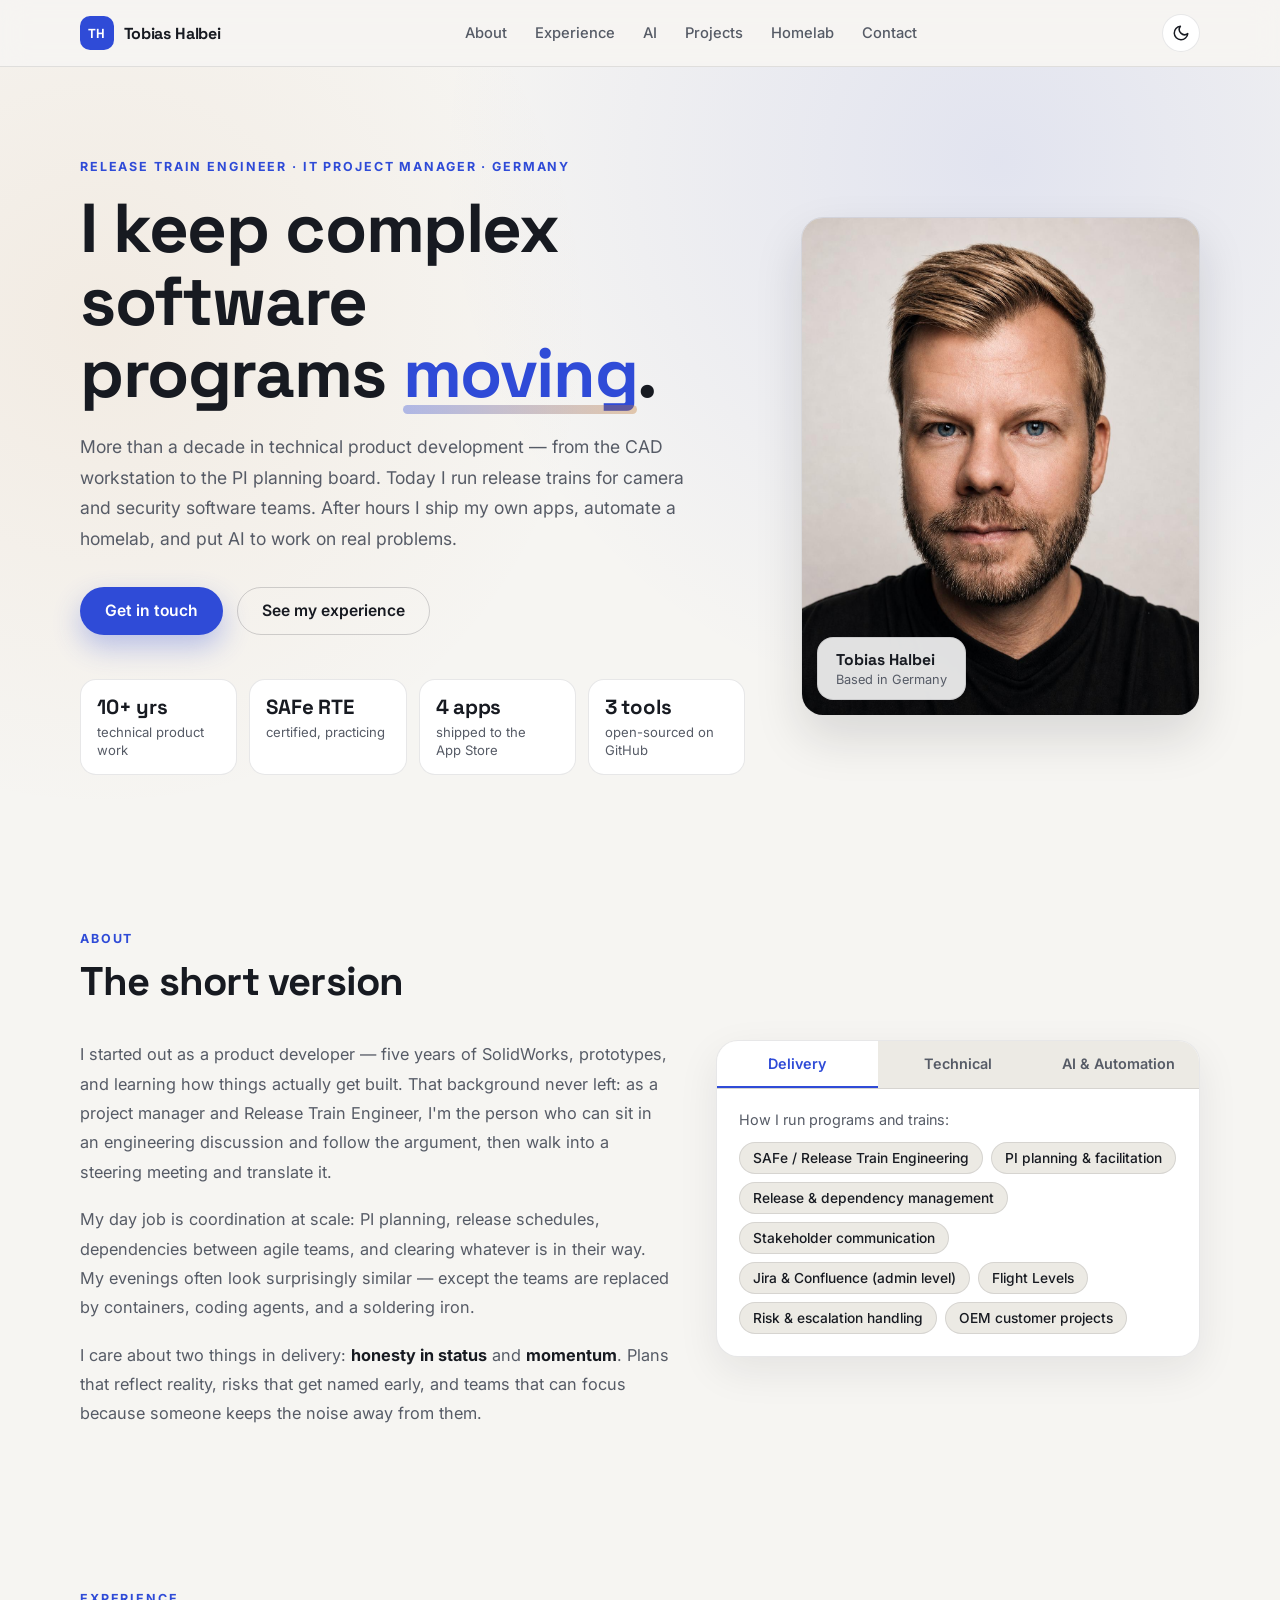
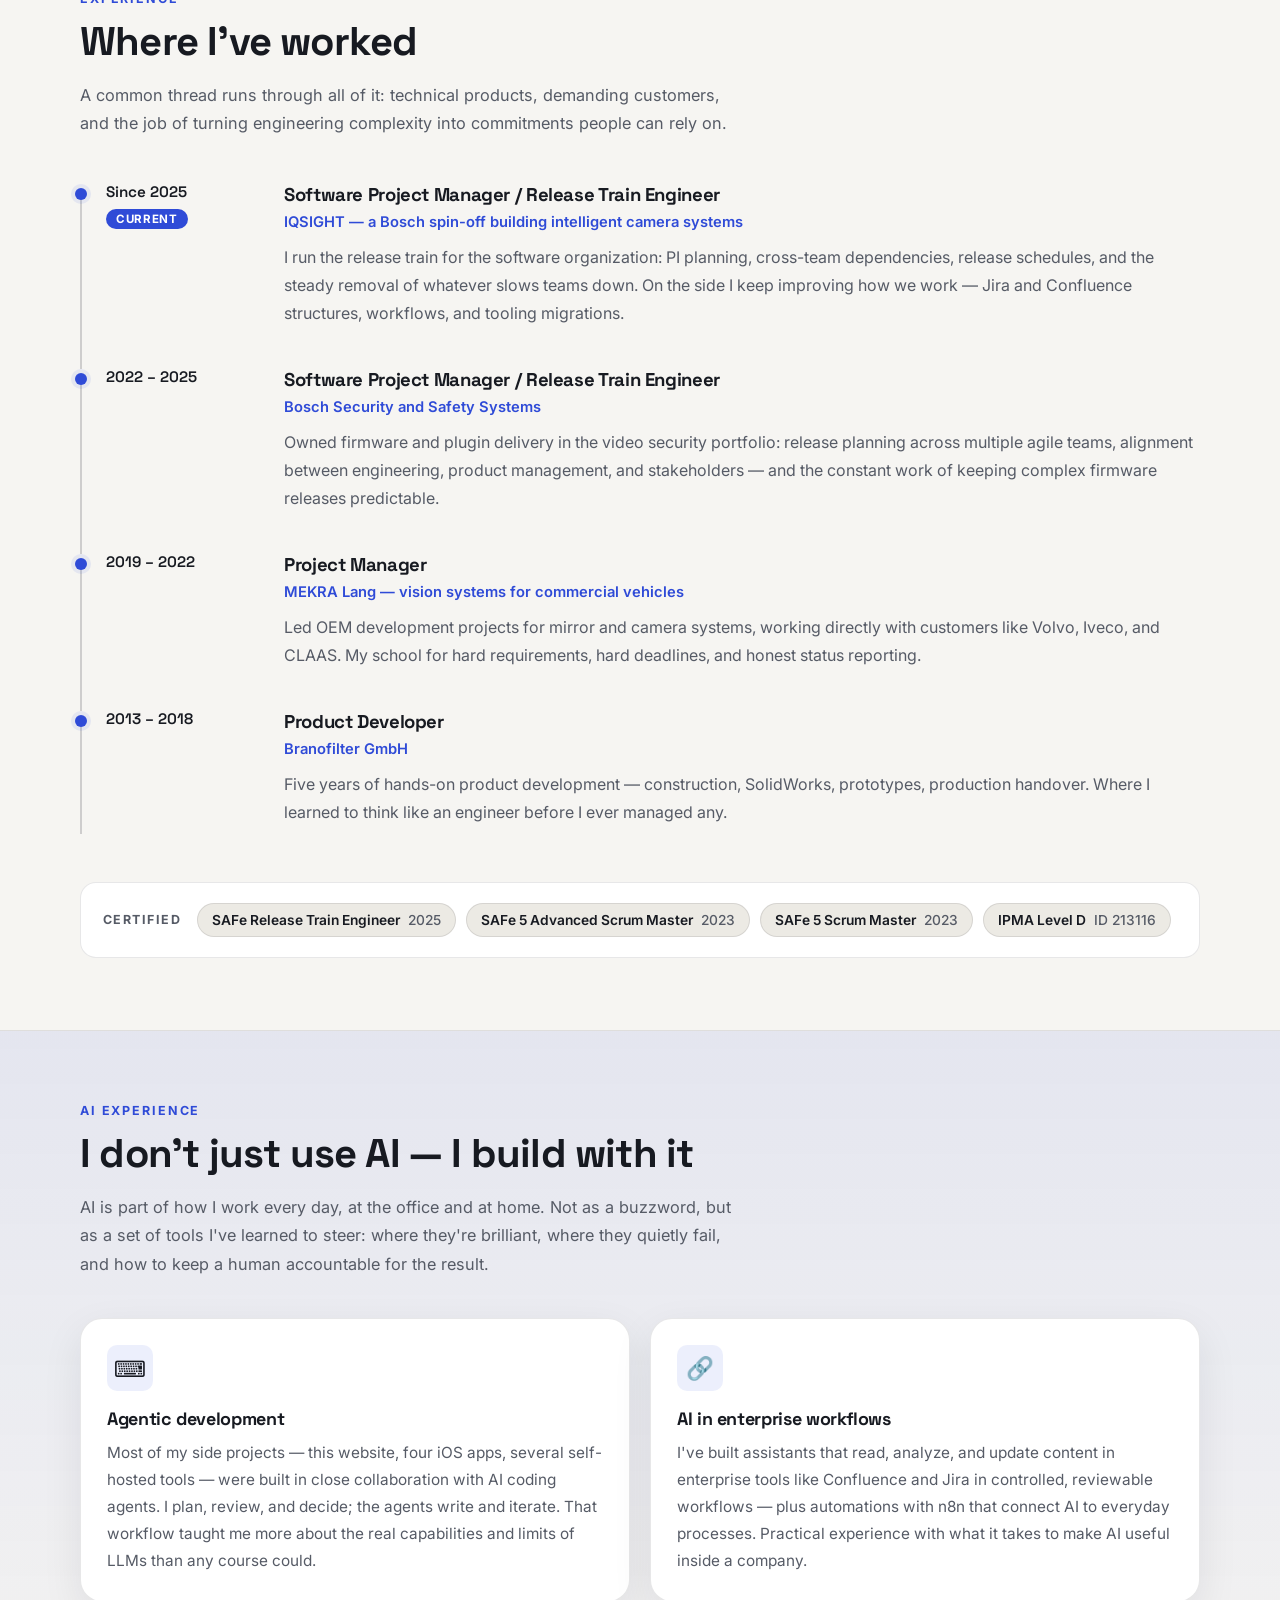
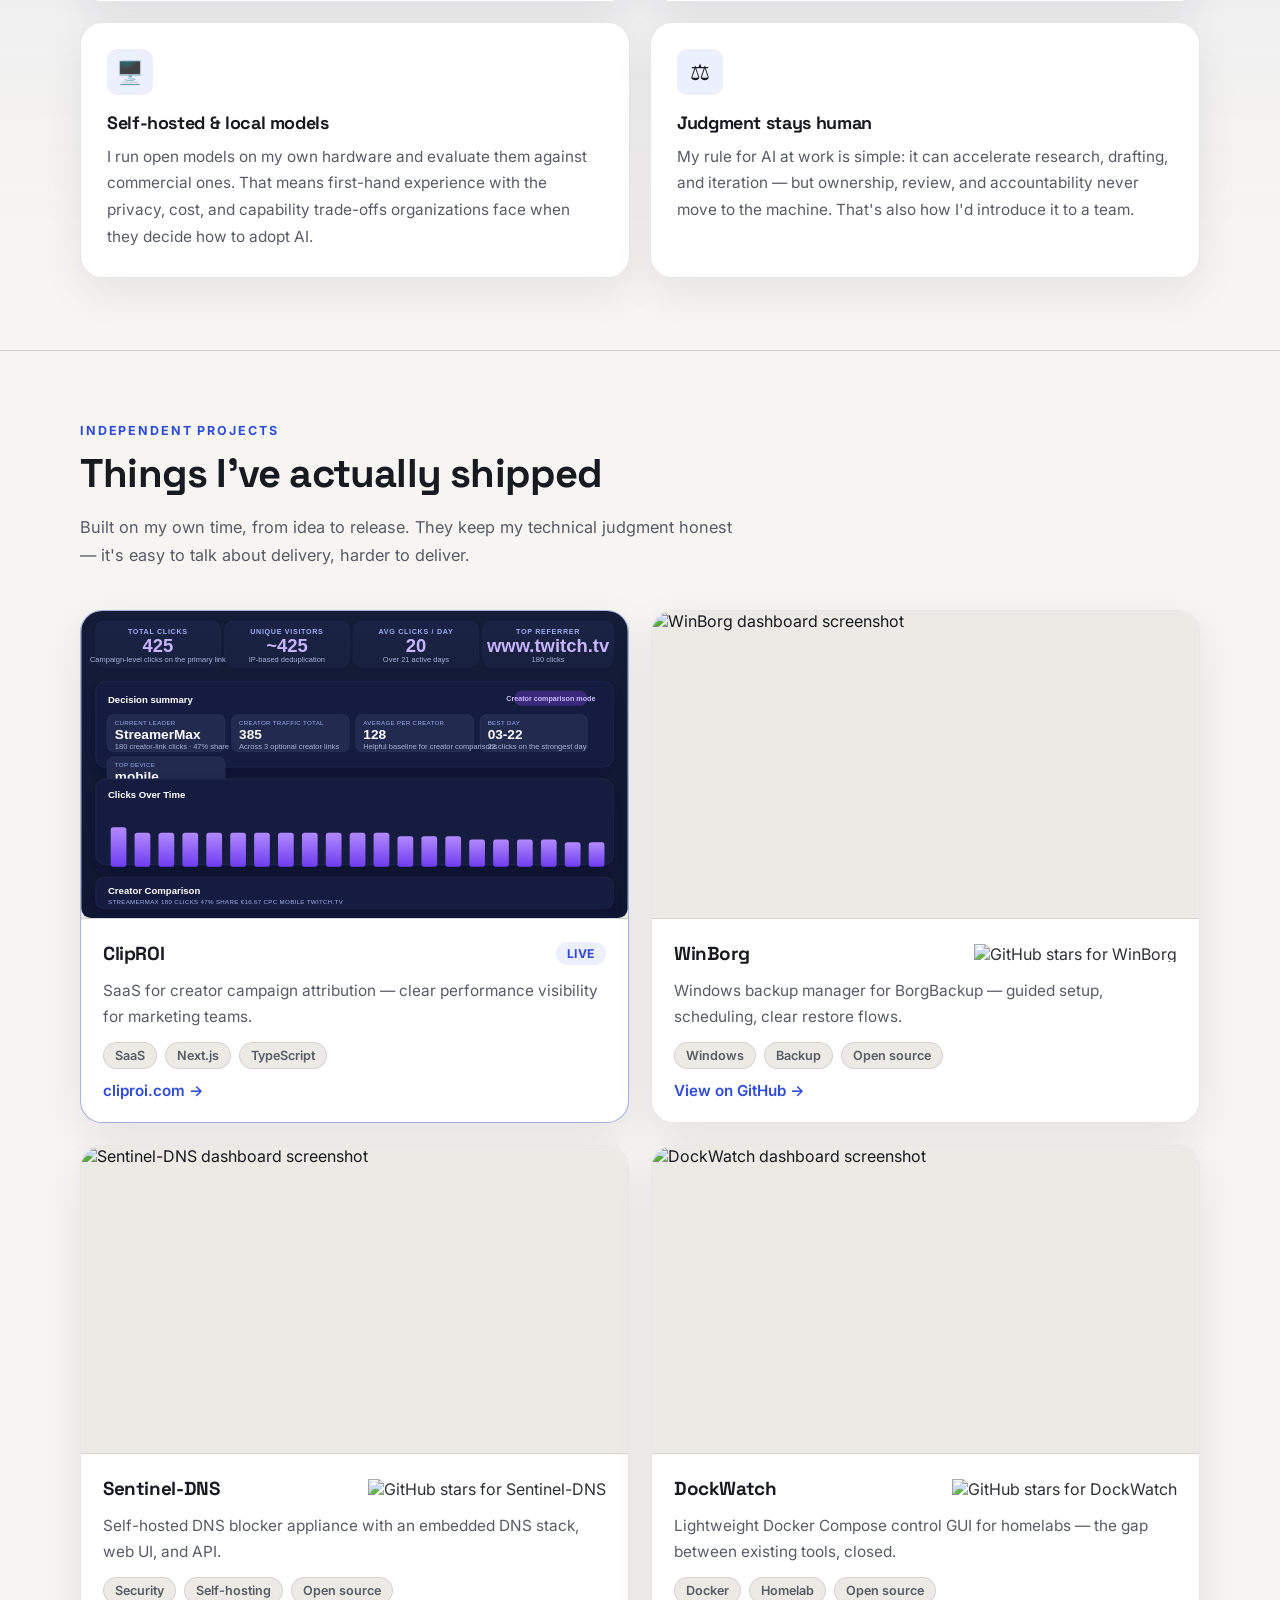
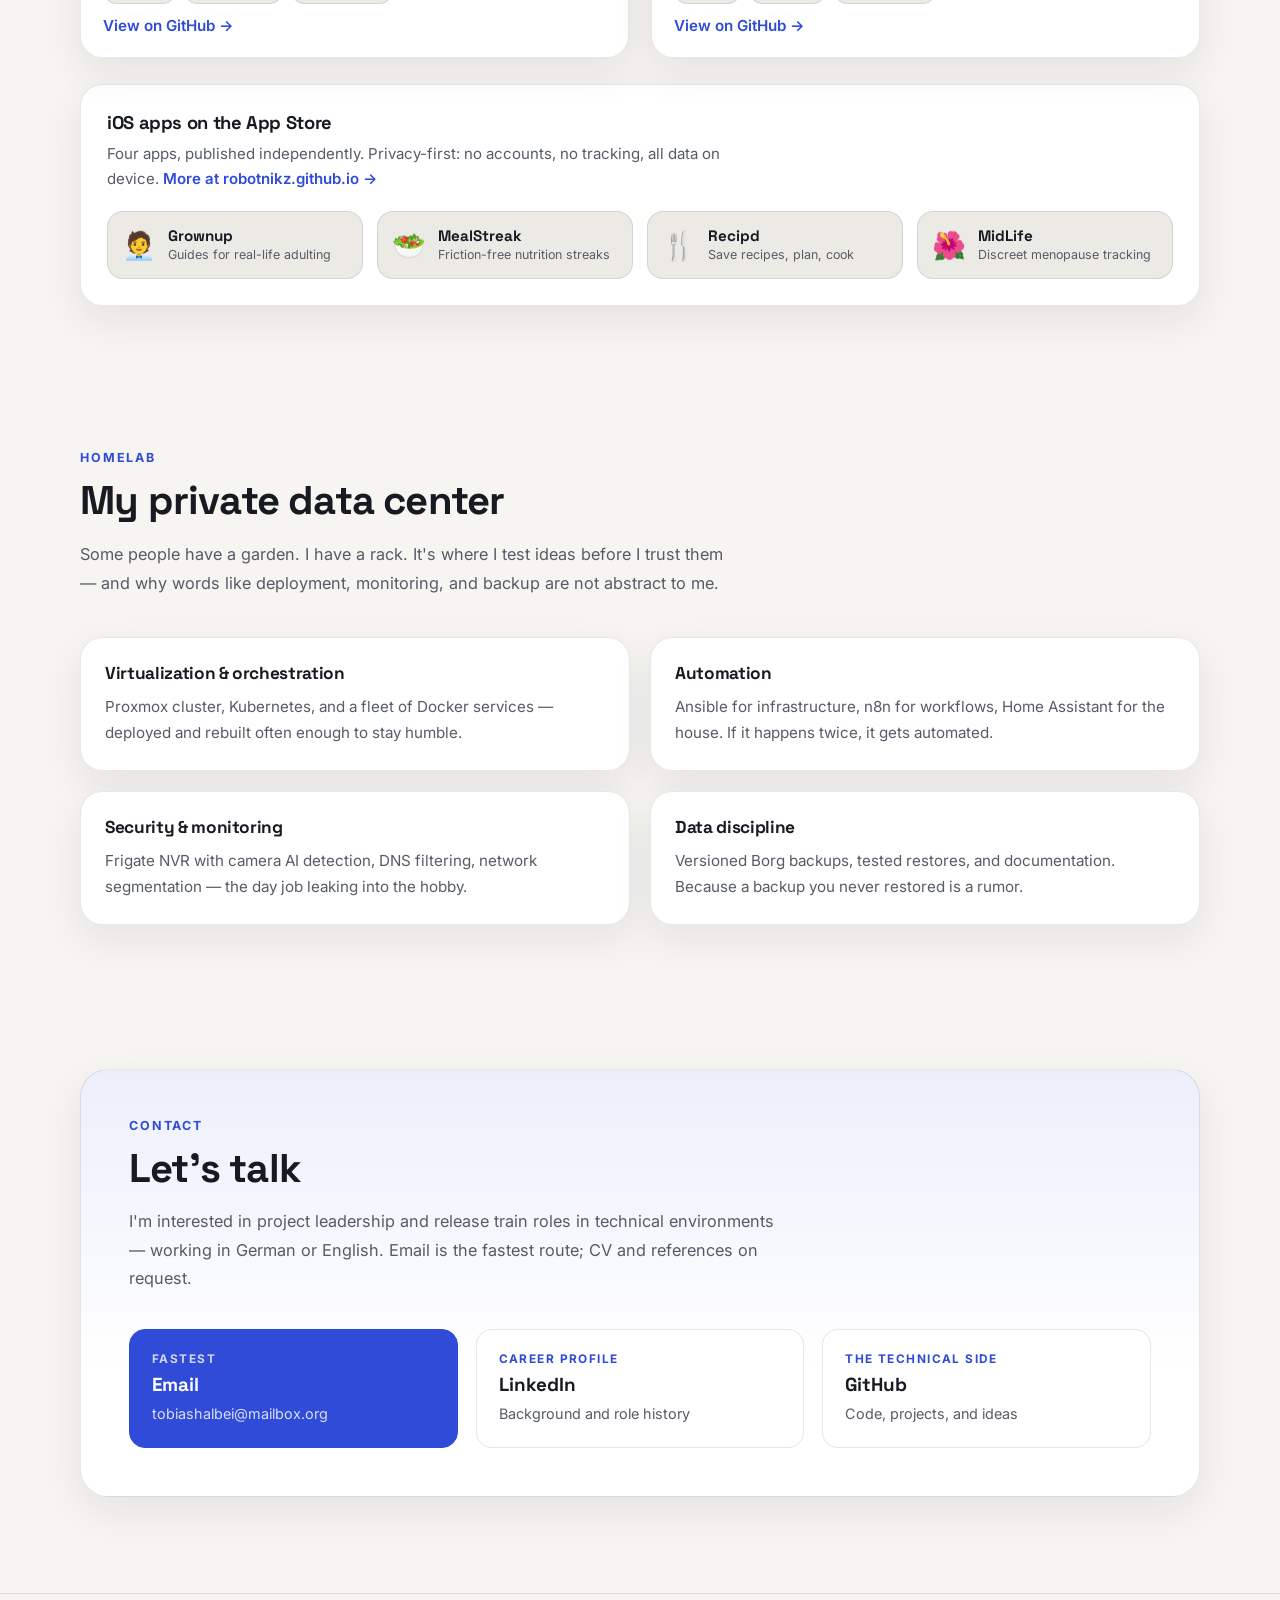
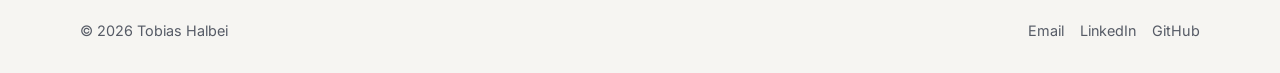
==== commit 69b45f56: "Remove footer AI note, add working languages, rewrite README - Drop the AI-agents note from the foot" ====
--- a/docs/index.html
+++ b/docs/index.html
@@ -457,8 +457,8 @@
             <p class="section-kicker">Contact</p>
             <h2>Let's talk</h2>
             <p class="section-intro">
-              I'm interested in project leadership and release train roles in technical environments. Email is
-              the fastest route — CV and references on request.
+              I'm interested in project leadership and release train roles in technical environments — working
+              in German or English. Email is the fastest route; CV and references on request.
             </p>
           </div>
           <div class="contact-grid">
@@ -485,7 +485,6 @@
     <footer class="footer">
       <div class="footer-inner">
         <span>&copy; 2026 Tobias Halbei</span>
-        <span class="footer-note">Built with the help of AI agents — reviewed, as always, by a human.</span>
         <span class="footer-links">
           <a href="mailto:tobiashalbei@mailbox.org">Email</a>
           <a href="https://www.linkedin.com/in/tobias-halbei-486a38171" target="_blank" rel="noreferrer">LinkedIn</a>
--- a/docs/site.css
+++ b/docs/site.css
@@ -1076,10 +1076,6 @@
   font-size: 0.9rem;
 }
 
-.footer-note {
-  font-size: 0.84rem;
-}
-
 .footer-links {
   display: flex;
   gap: 16px;
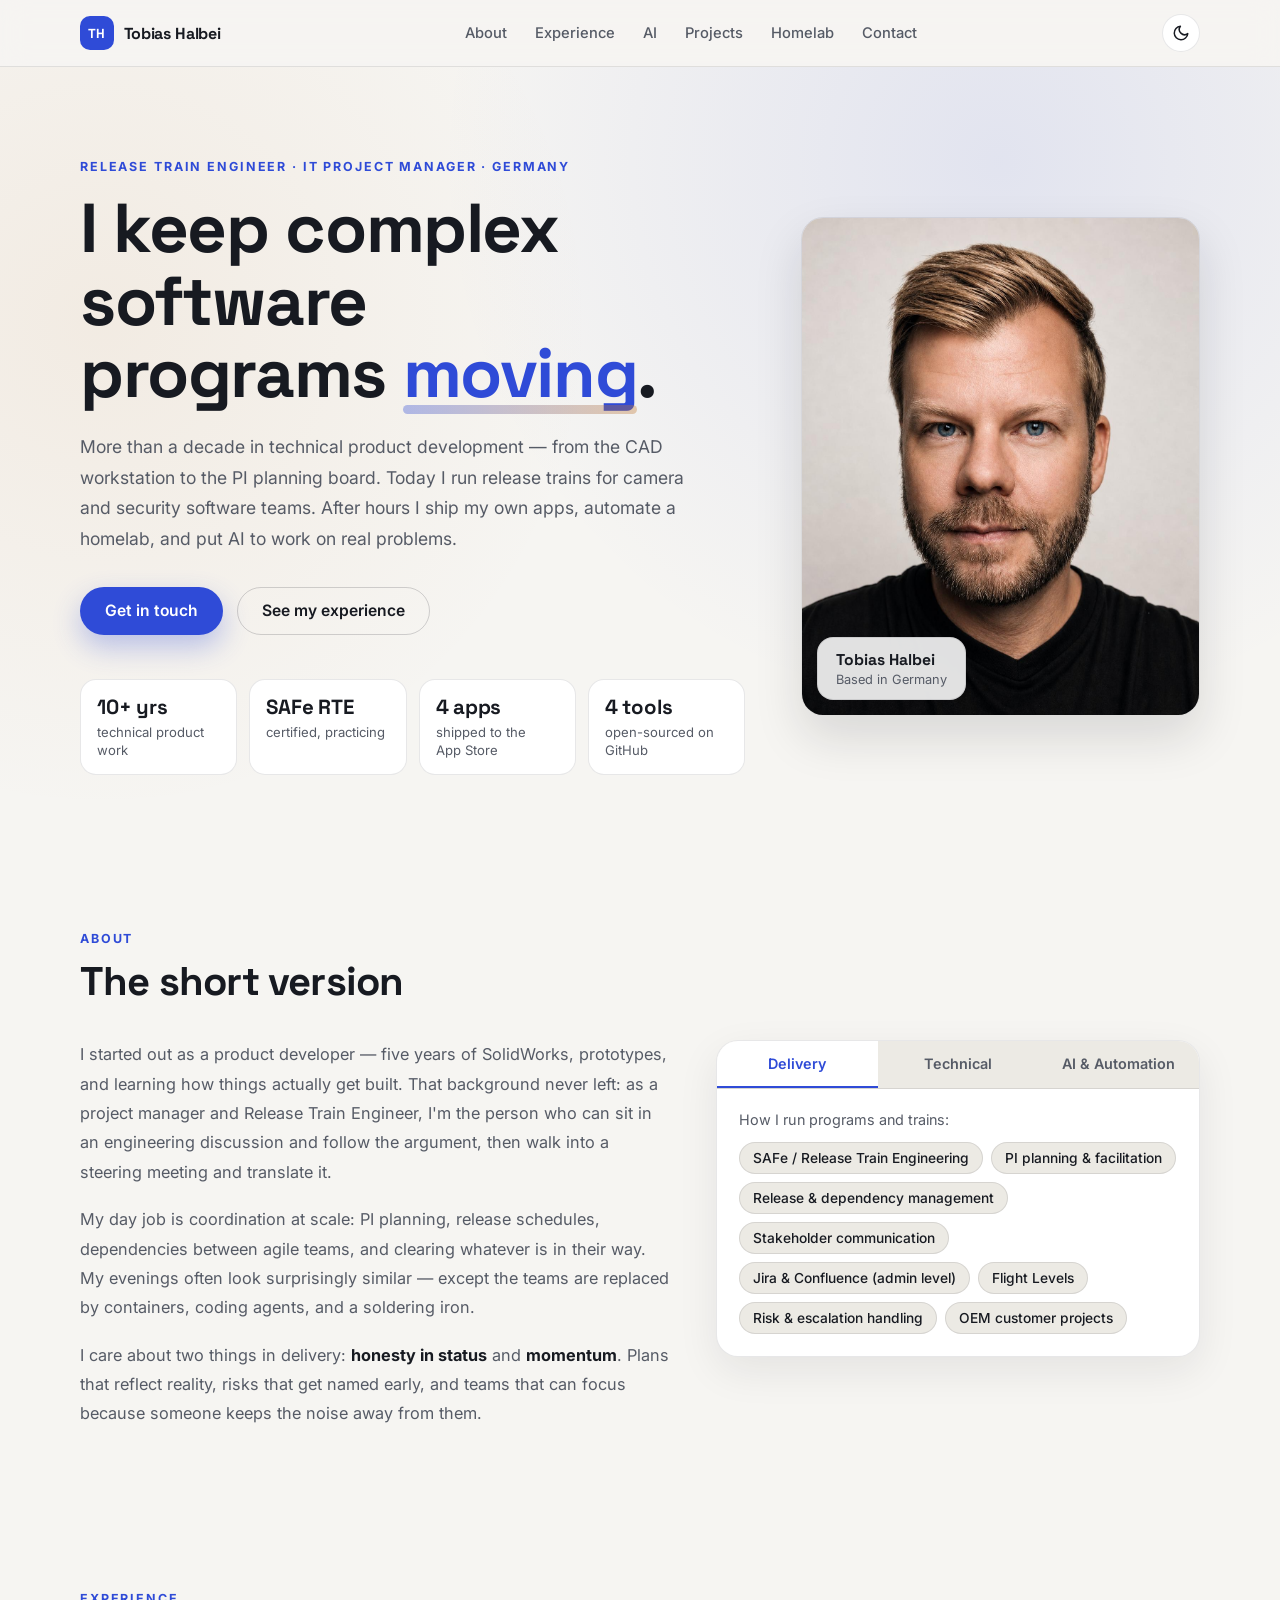
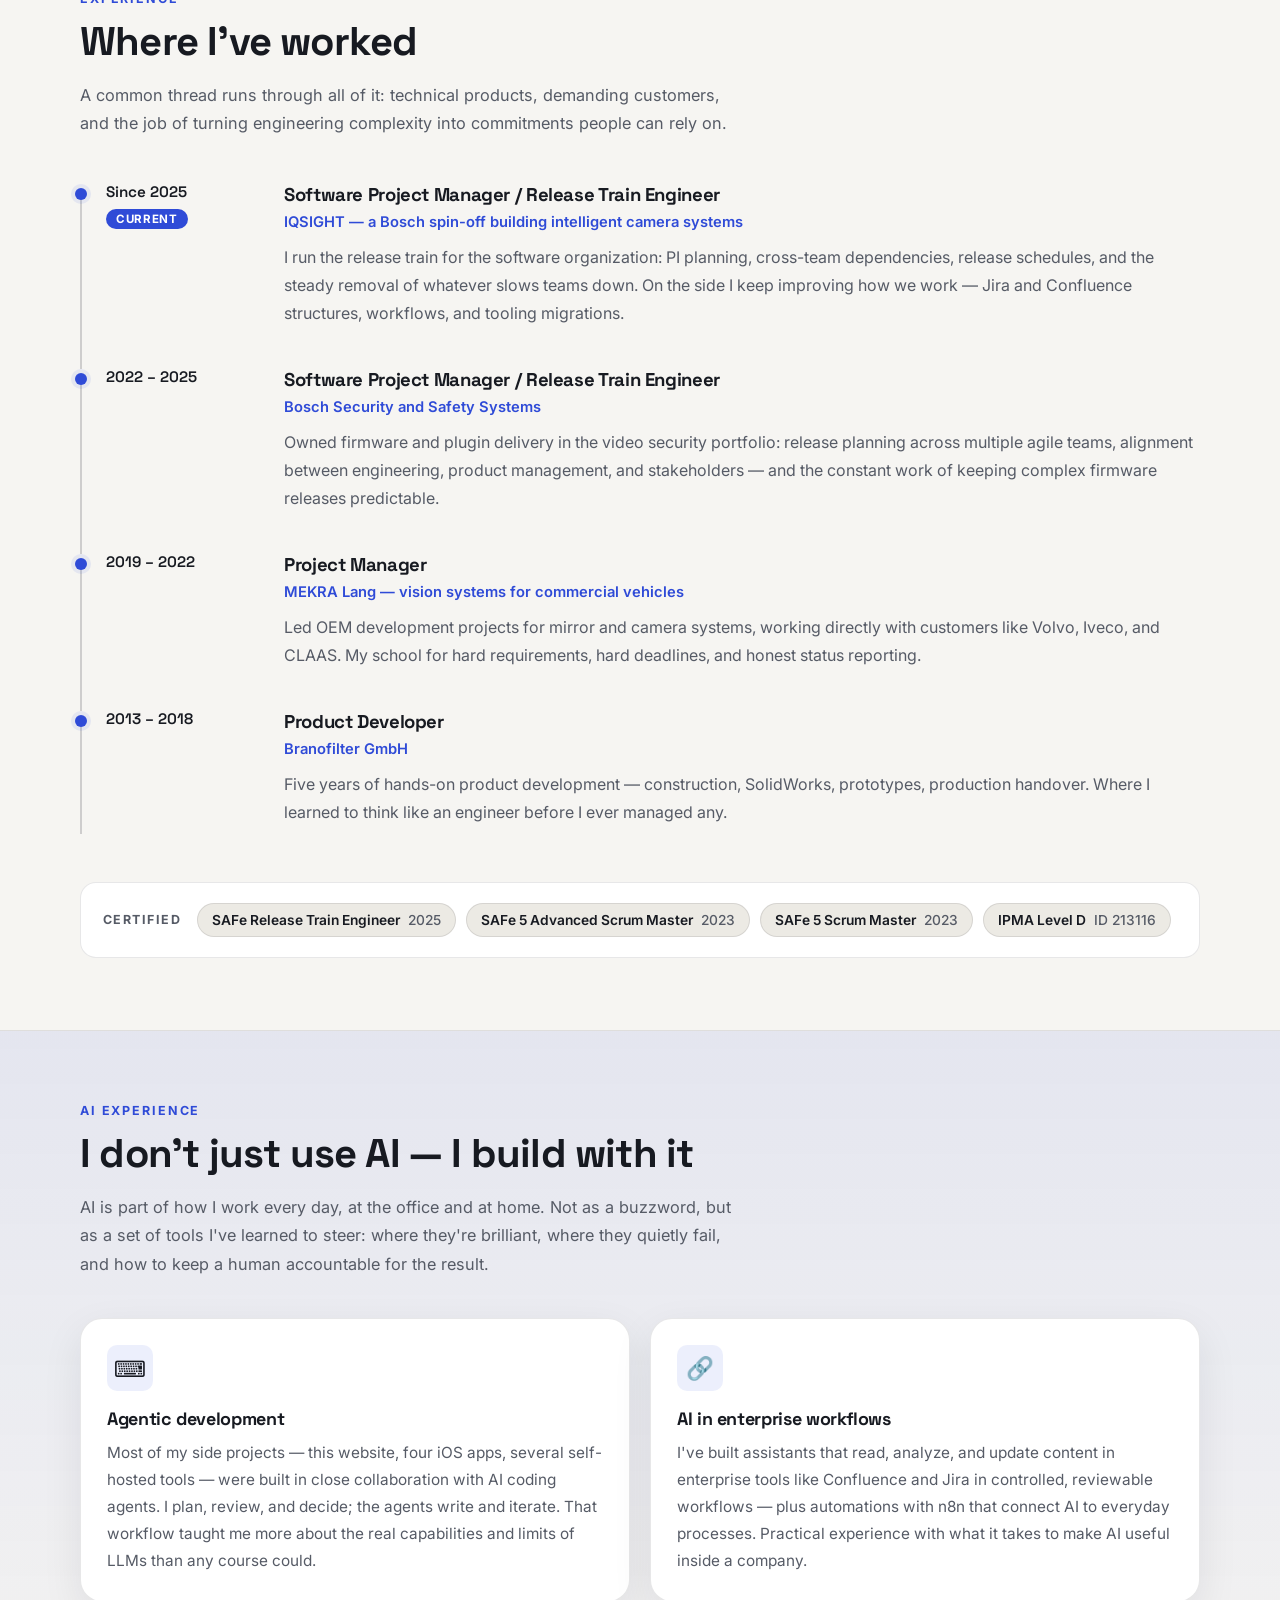
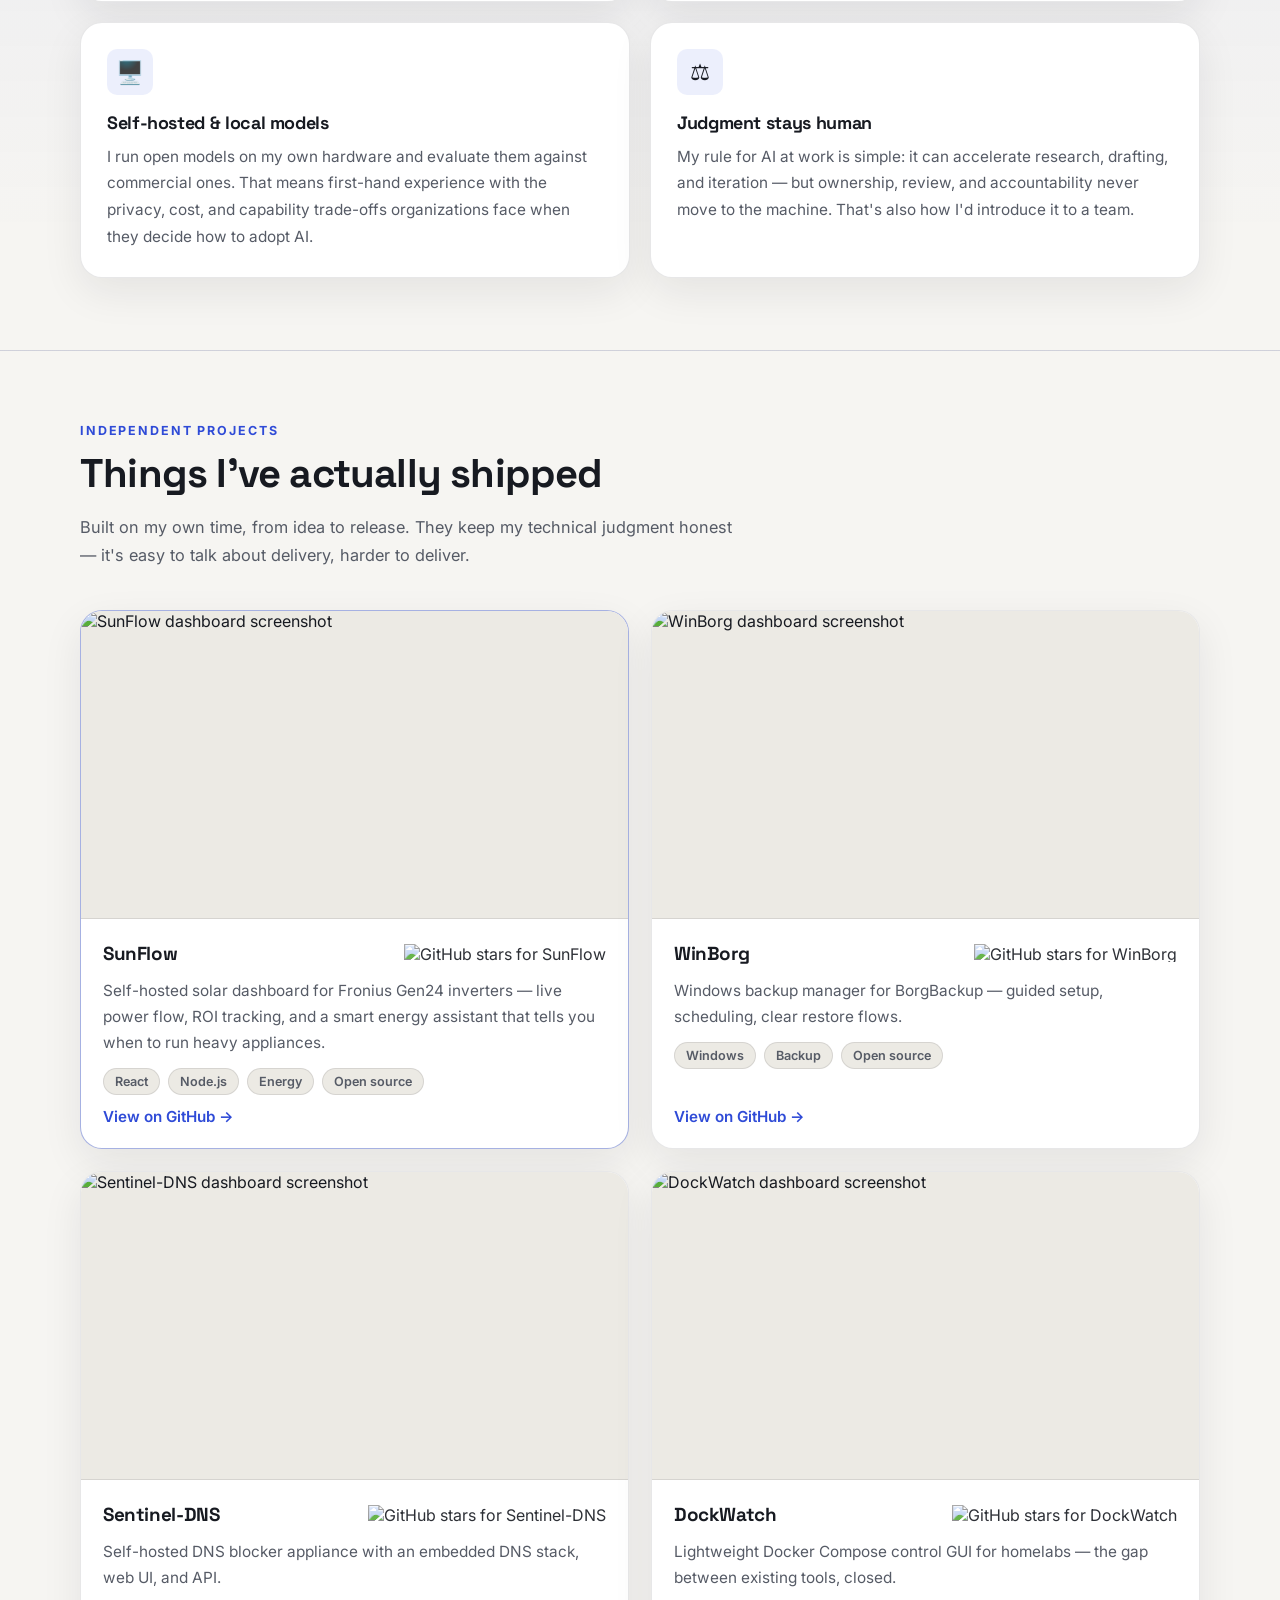
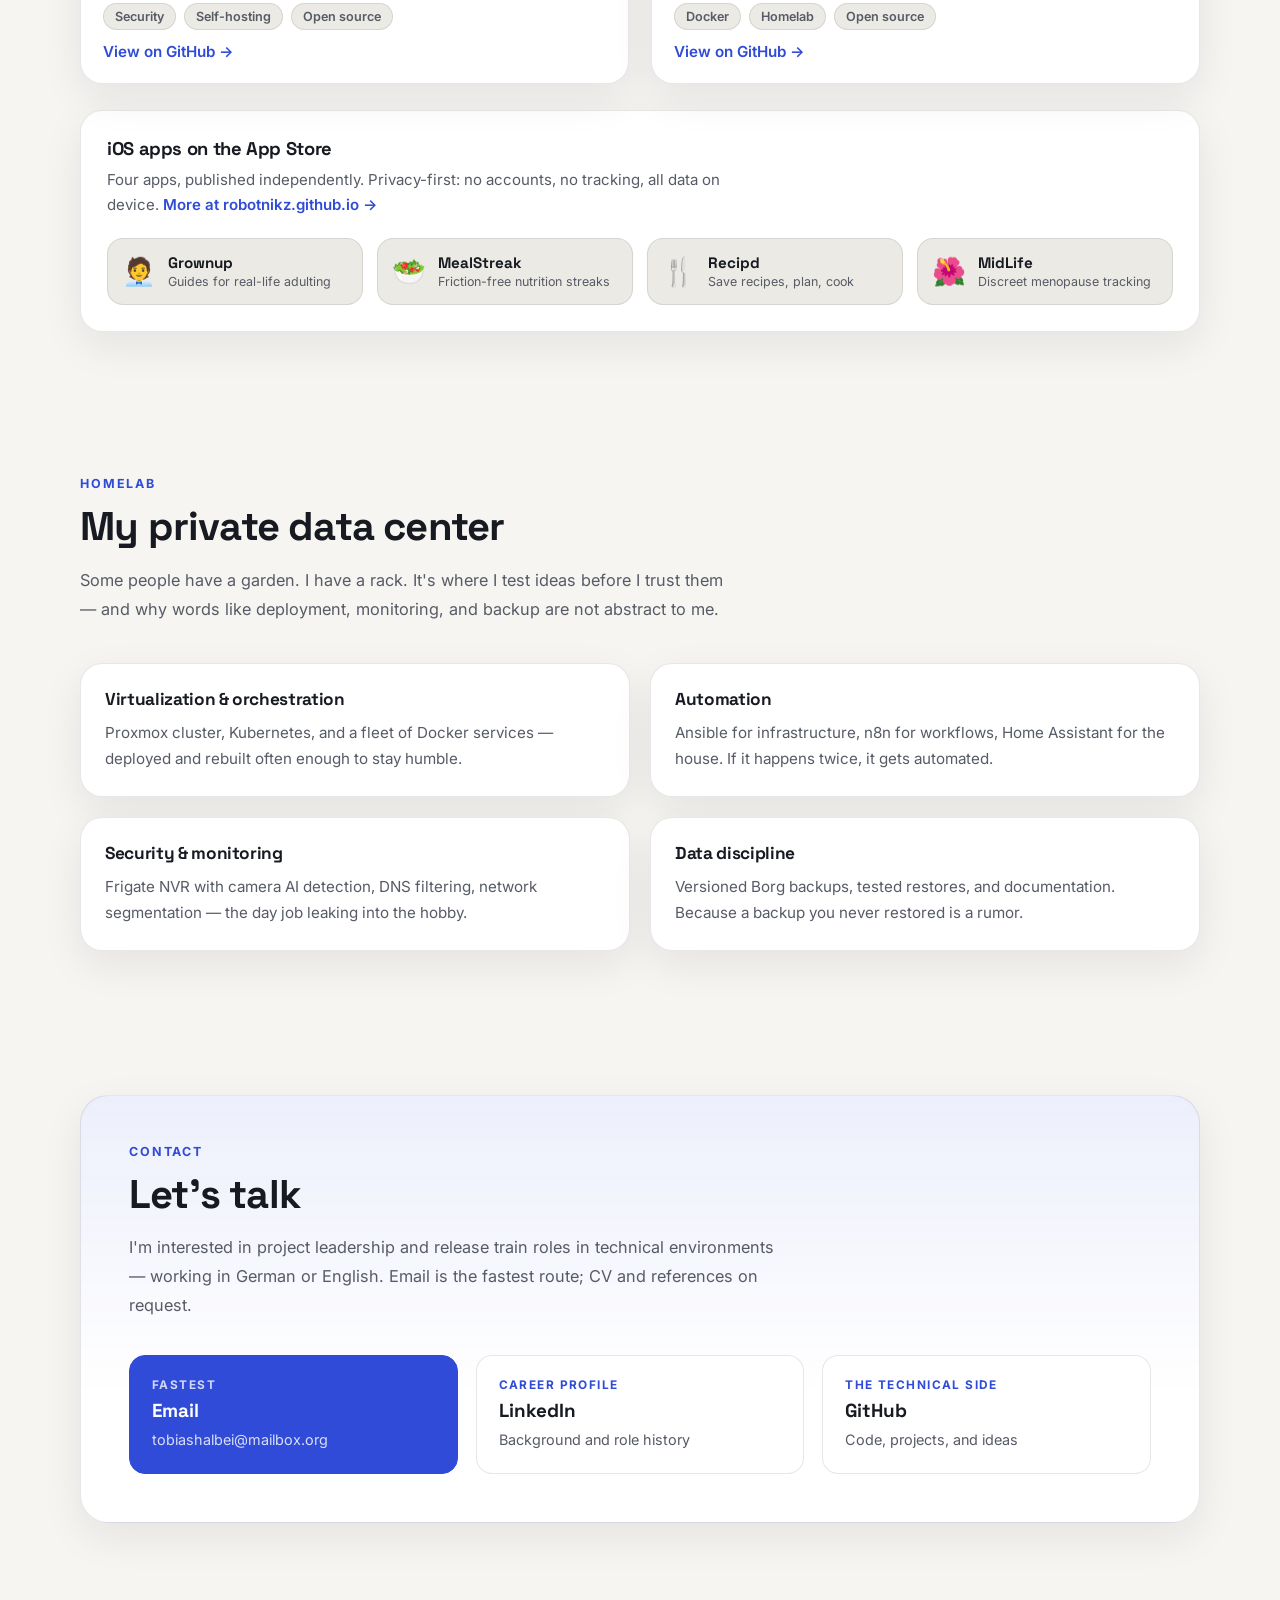
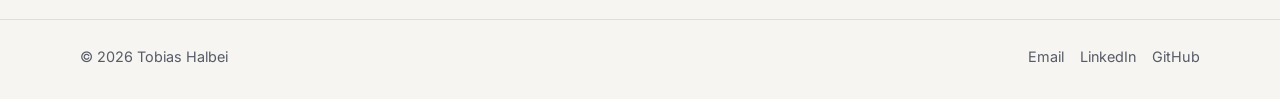
==== commit b26b7a22: "Replace ClipROI with SunFlow in the projects grid - Feature SunFlow (self-hosted Fronius Gen24 solar" ====
--- a/docs/index.html
+++ b/docs/index.html
@@ -115,7 +115,7 @@
               <li><strong>10+ yrs</strong><span>technical product work</span></li>
               <li><strong>SAFe RTE</strong><span>certified, practicing</span></li>
               <li><strong>4 apps</strong><span>shipped to the App&nbsp;Store</span></li>
-              <li><strong>3 tools</strong><span>open-sourced on GitHub</span></li>
+              <li><strong>4 tools</strong><span>open-sourced on GitHub</span></li>
             </ul>
           </div>
           <figure class="hero-portrait reveal">
@@ -335,16 +335,16 @@
         <div class="project-grid">
           <article class="project-card featured">
             <div class="project-stage">
-              <img class="project-shot" src="./images/cliproi-dashboard.svg" alt="ClipROI dashboard screenshot" loading="lazy" />
+              <img class="project-shot" src="https://raw.githubusercontent.com/robotnikz/Sunflow/main/public/dashboard1.png" alt="SunFlow dashboard screenshot" loading="lazy" />
             </div>
             <div class="project-body">
               <div class="project-meta">
-                <h3>ClipROI</h3>
-                <span class="live-badge">Live</span>
+                <h3>SunFlow</h3>
+                <img class="project-badge" src="https://img.shields.io/github/stars/robotnikz/Sunflow?style=flat-square&label=stars" alt="GitHub stars for SunFlow" loading="lazy" />
               </div>
-              <p>SaaS for creator campaign attribution — clear performance visibility for marketing teams.</p>
-              <div class="project-tags"><span>SaaS</span><span>Next.js</span><span>TypeScript</span></div>
-              <a class="project-link" href="https://www.cliproi.com" target="_blank" rel="noreferrer">cliproi.com →</a>
+              <p>Self-hosted solar dashboard for Fronius Gen24 inverters — live power flow, ROI tracking, and a smart energy assistant that tells you when to run heavy appliances.</p>
+              <div class="project-tags"><span>React</span><span>Node.js</span><span>Energy</span><span>Open source</span></div>
+              <a class="project-link" href="https://github.com/robotnikz/Sunflow" target="_blank" rel="noreferrer">View on GitHub →</a>
             </div>
           </article>
           <article class="project-card">
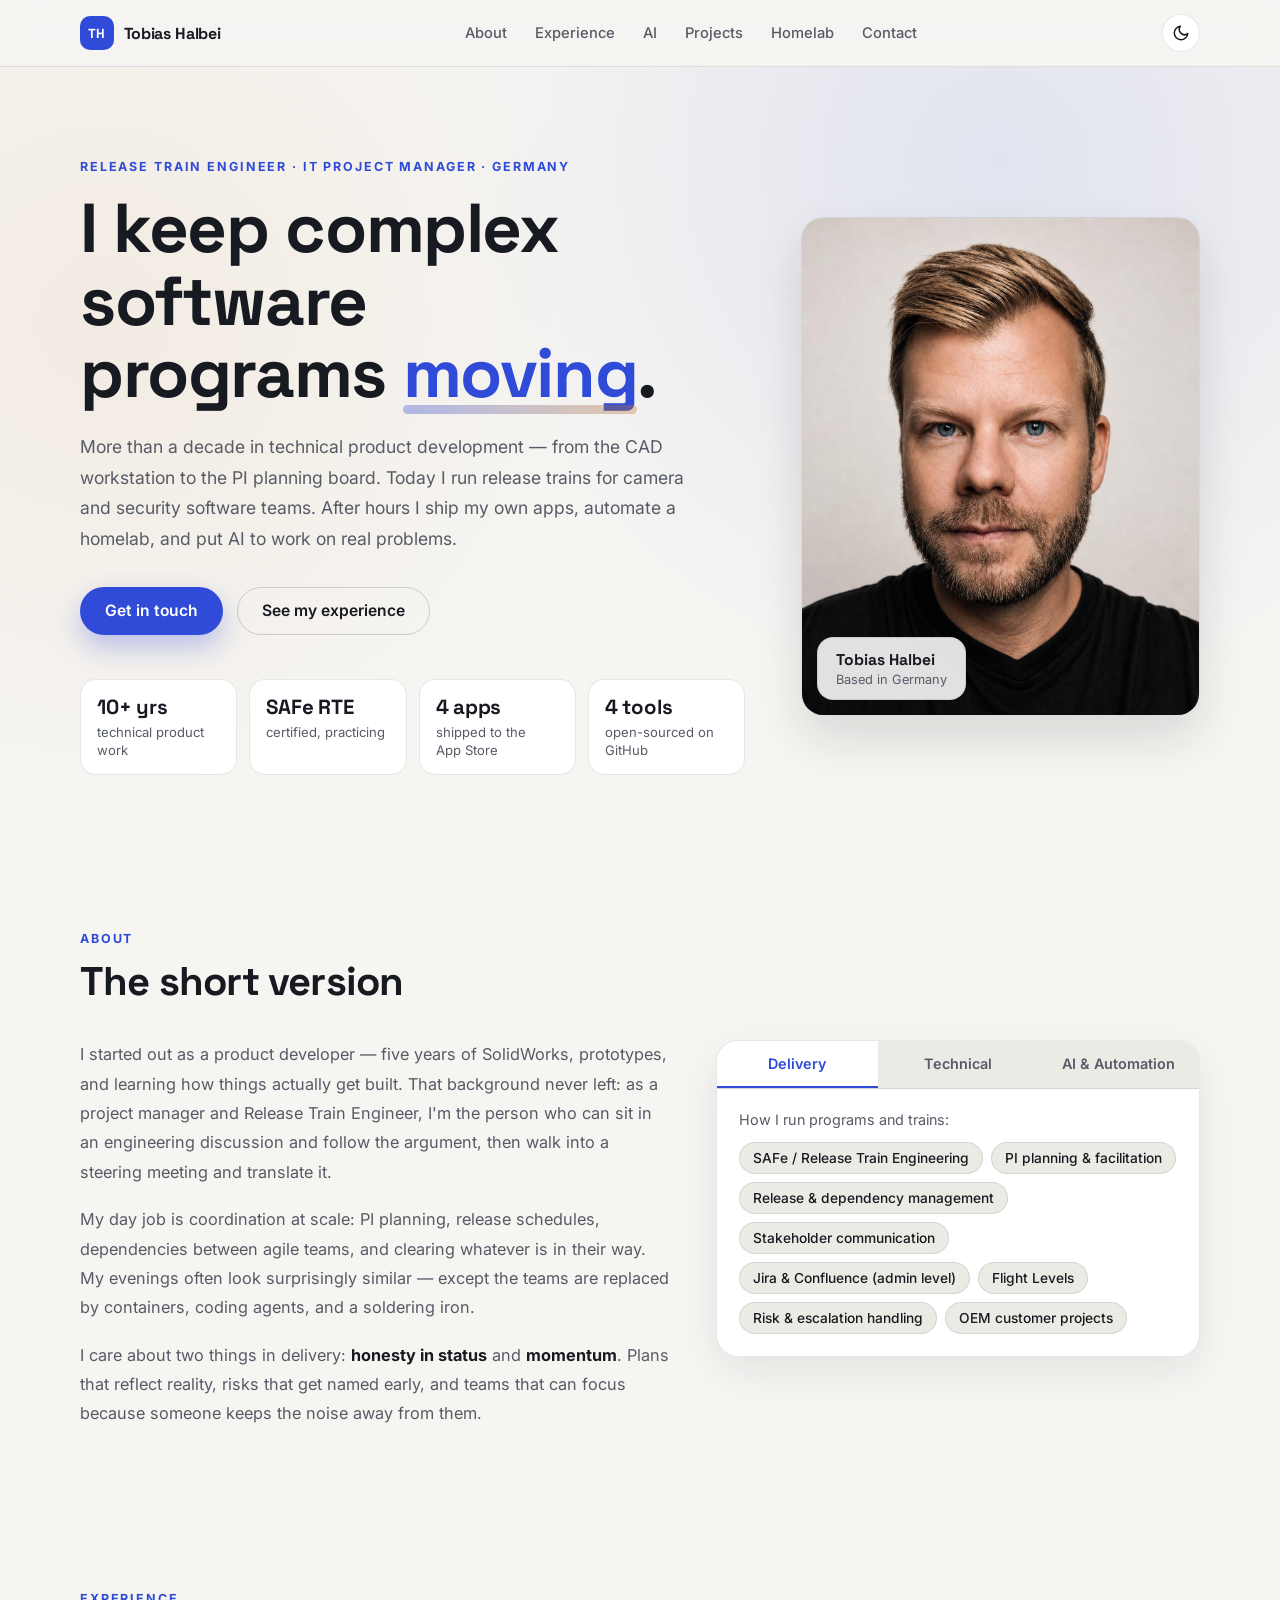
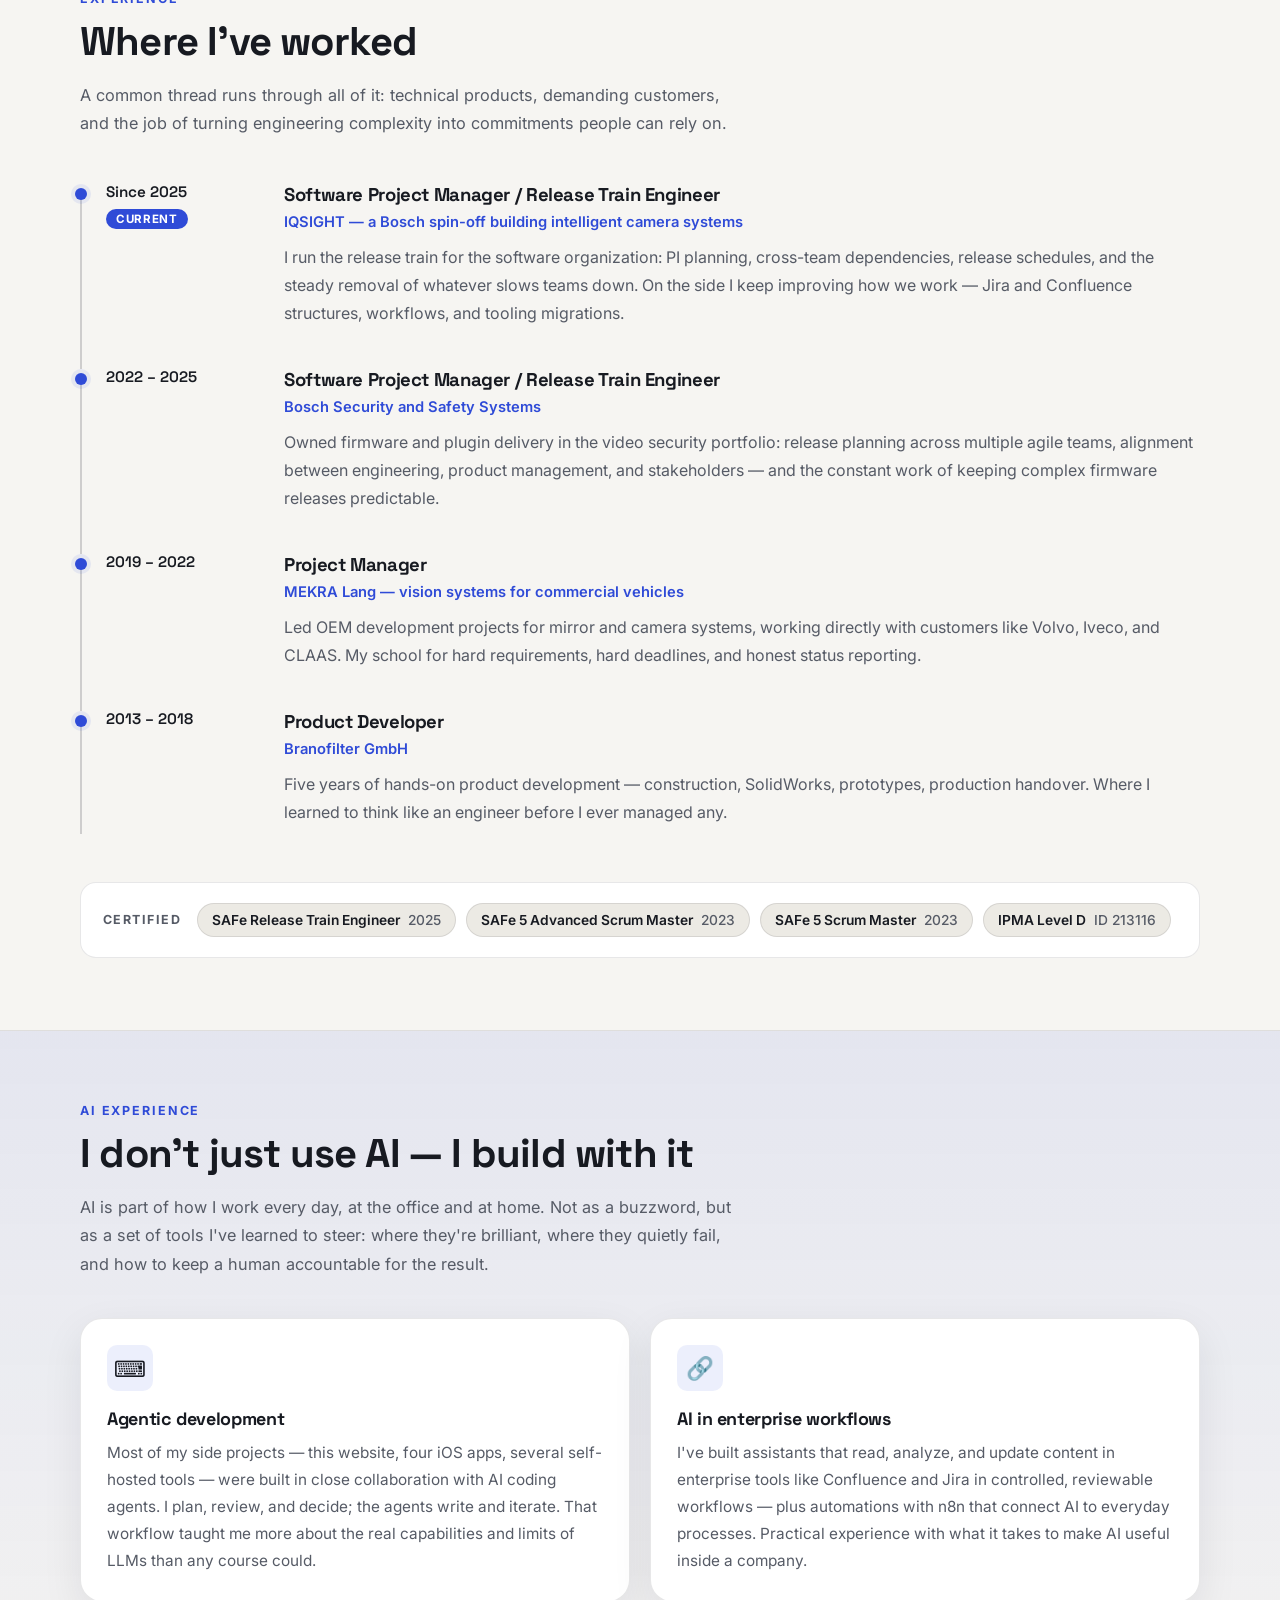
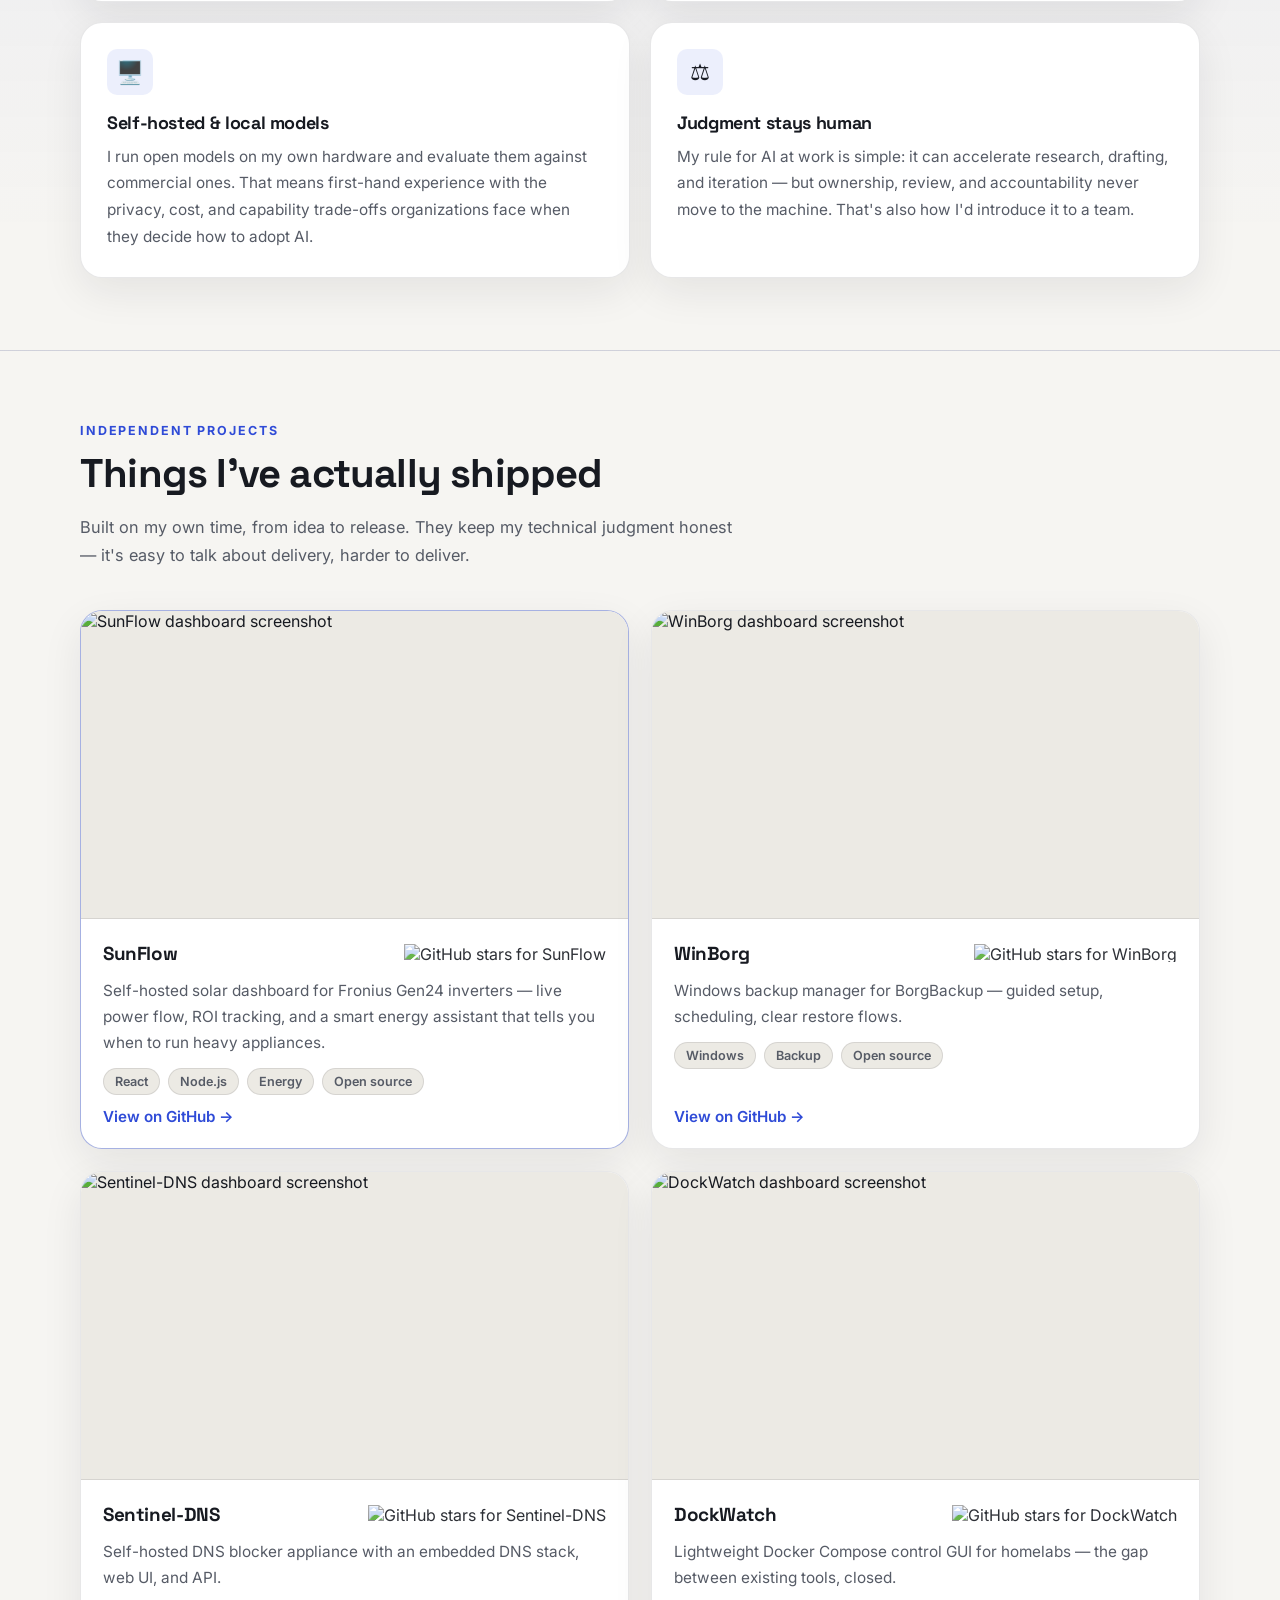
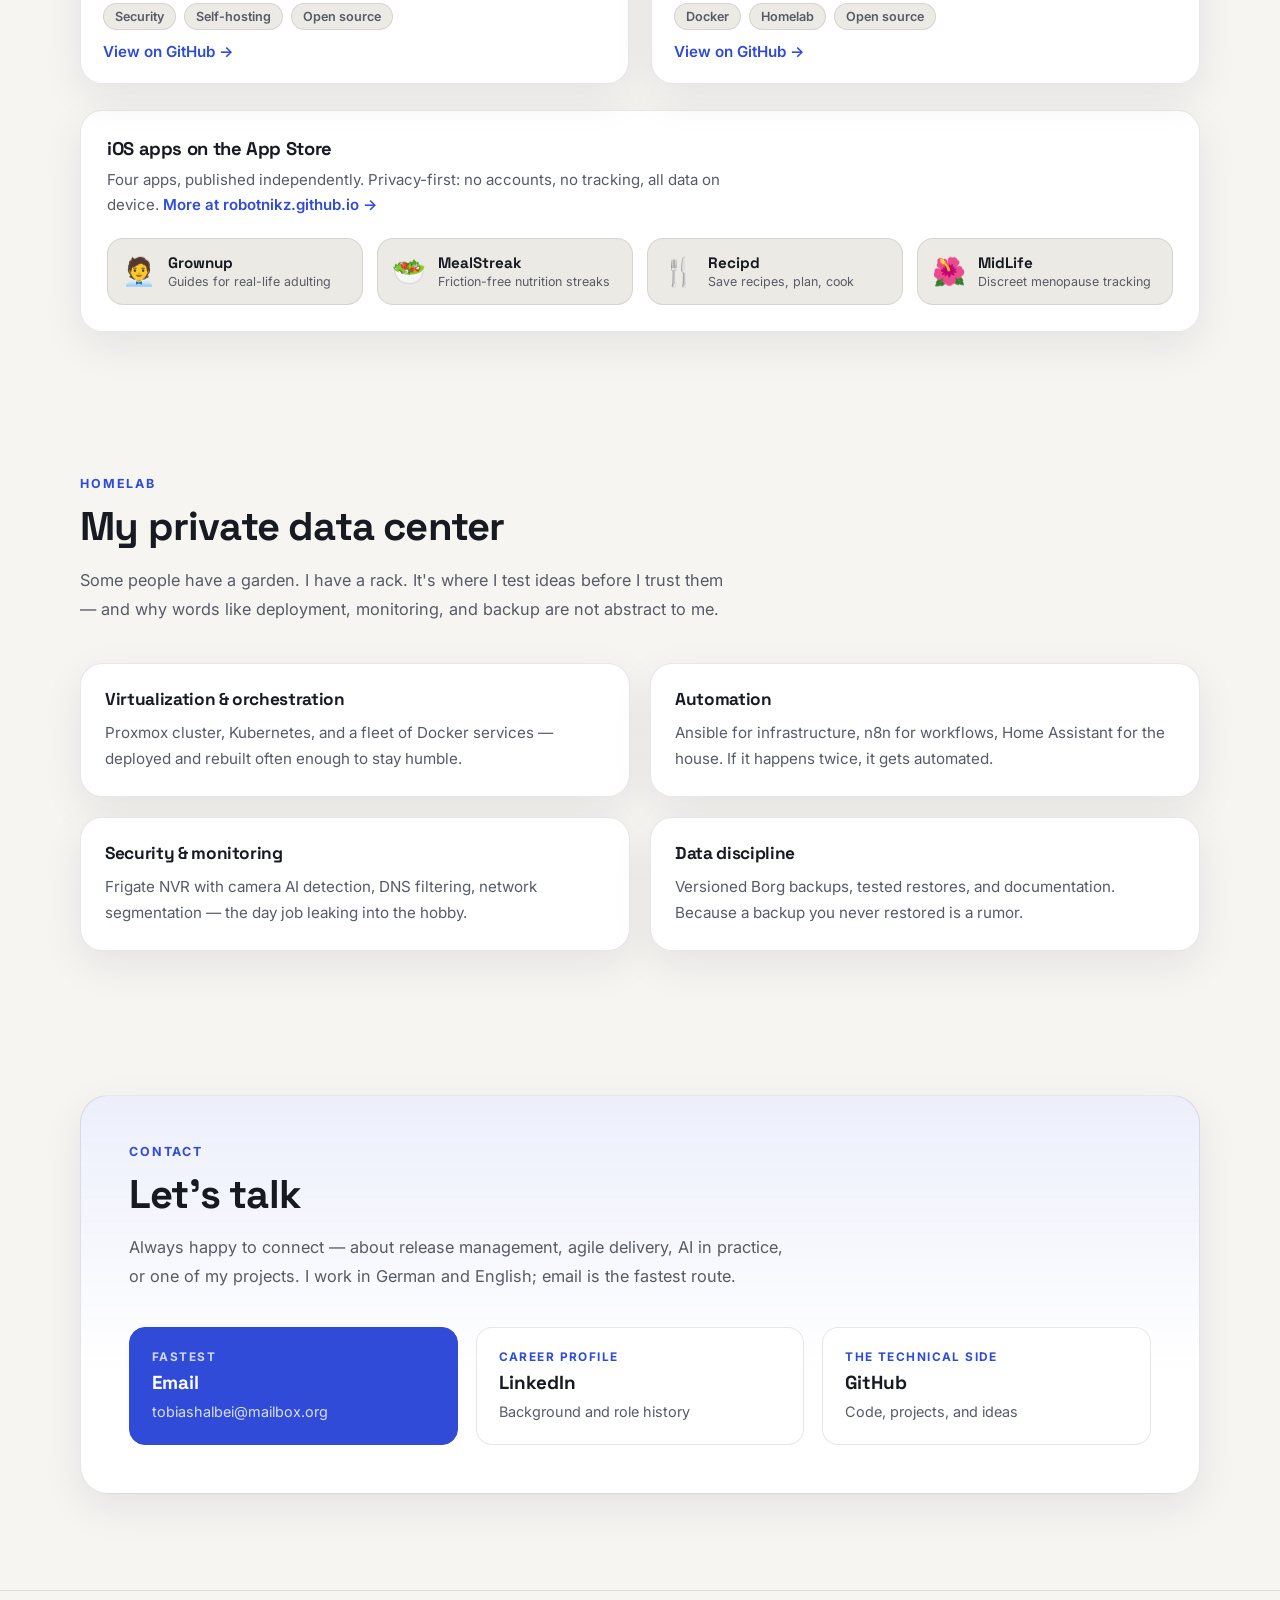
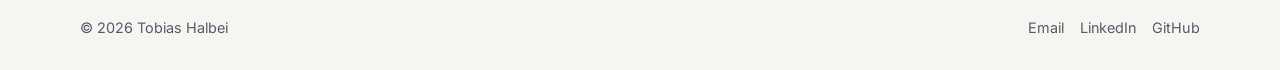
==== commit 0eac9472: "Neutralize contact copy: professional profile, not job search Reword the contact intro and README au" ====
--- a/docs/index.html
+++ b/docs/index.html
@@ -457,8 +457,8 @@
             <p class="section-kicker">Contact</p>
             <h2>Let's talk</h2>
             <p class="section-intro">
-              I'm interested in project leadership and release train roles in technical environments — working
-              in German or English. Email is the fastest route; CV and references on request.
+              Always happy to connect — about release management, agile delivery, AI in practice, or one of my
+              projects. I work in German and English; email is the fastest route.
             </p>
           </div>
           <div class="contact-grid">
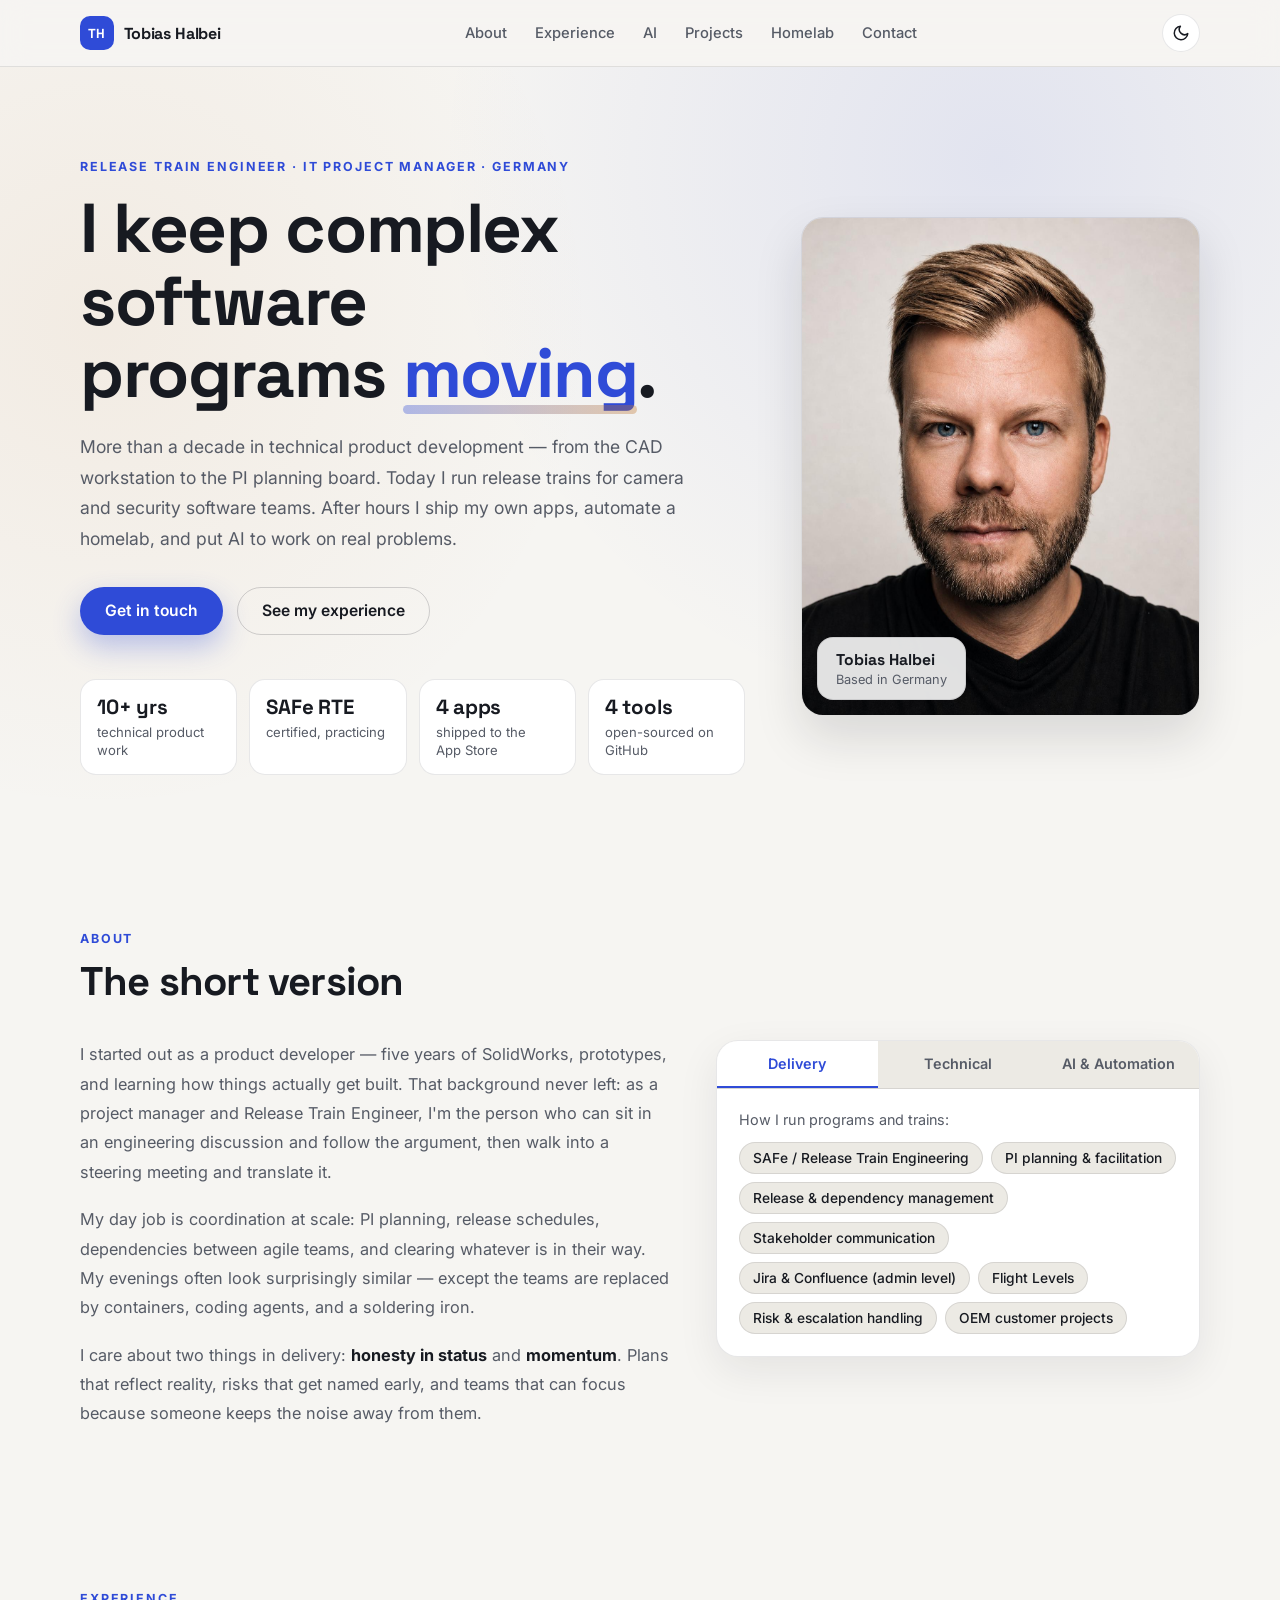
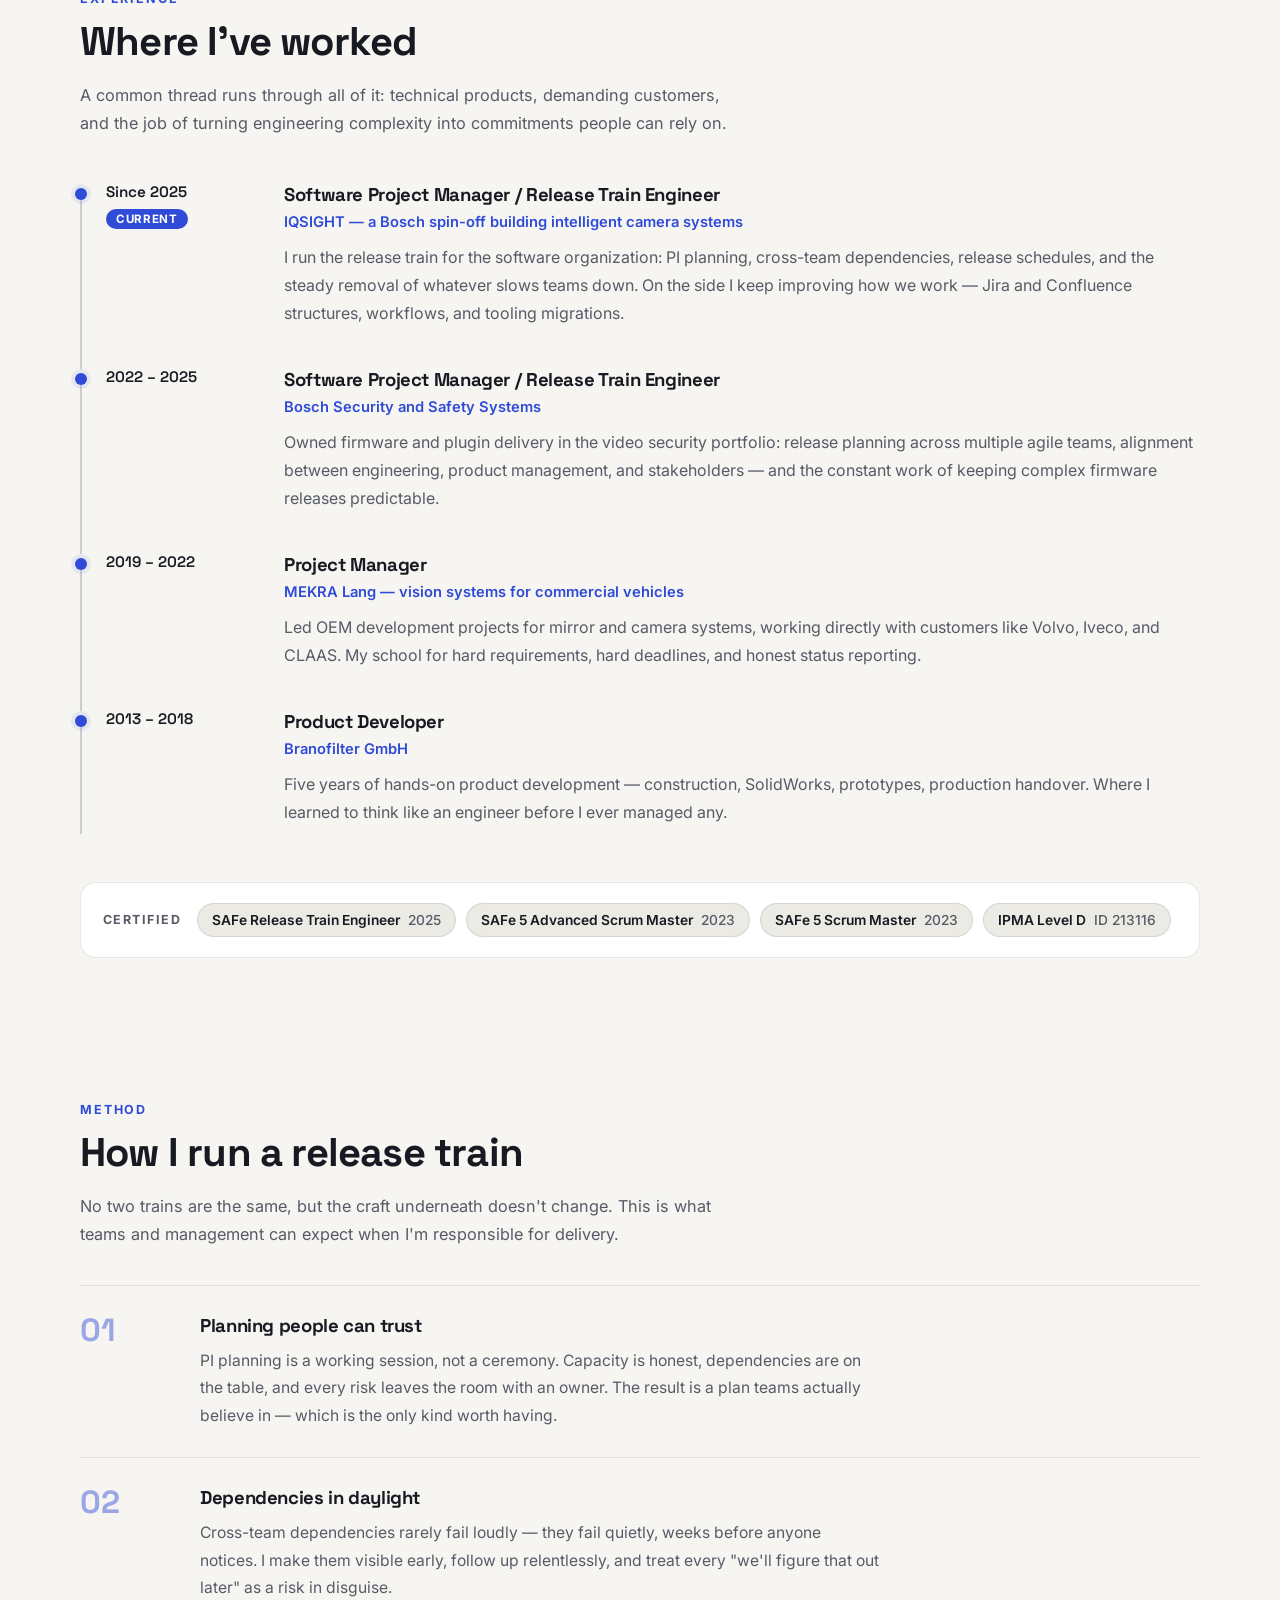
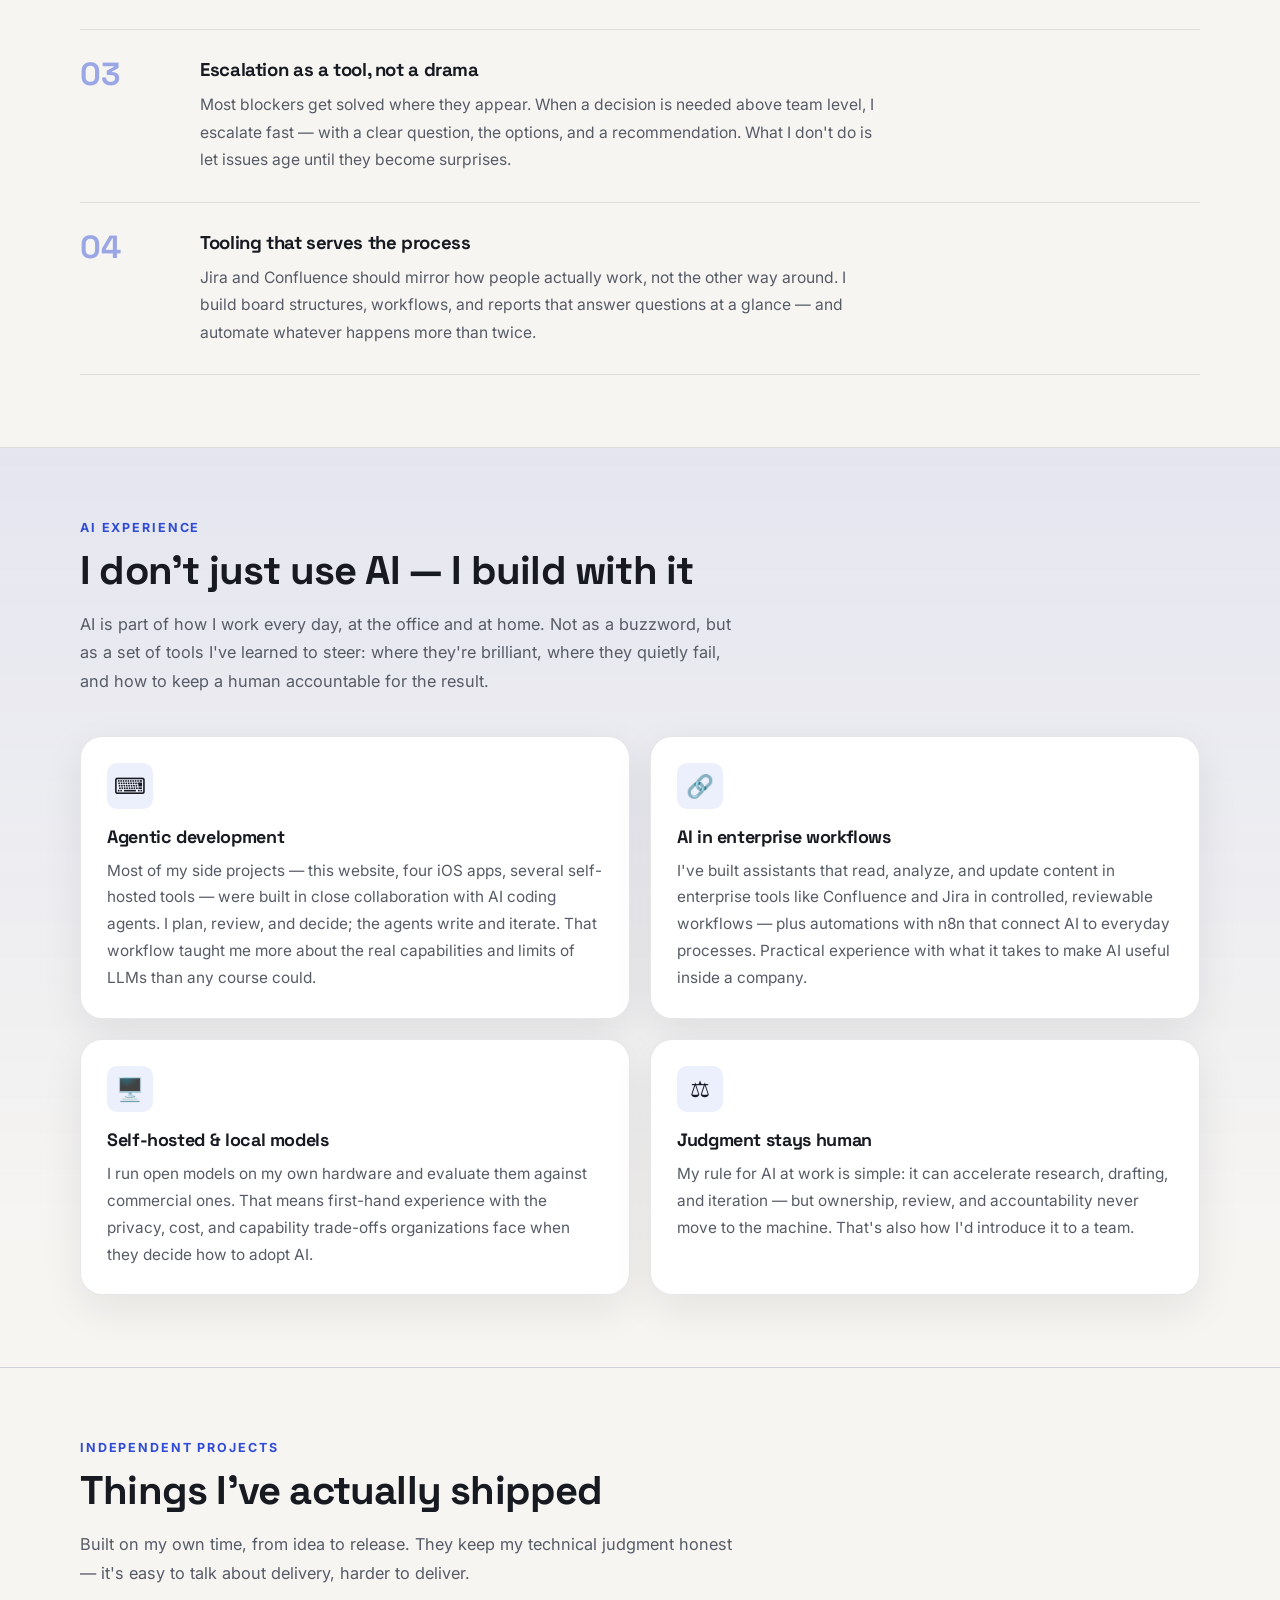
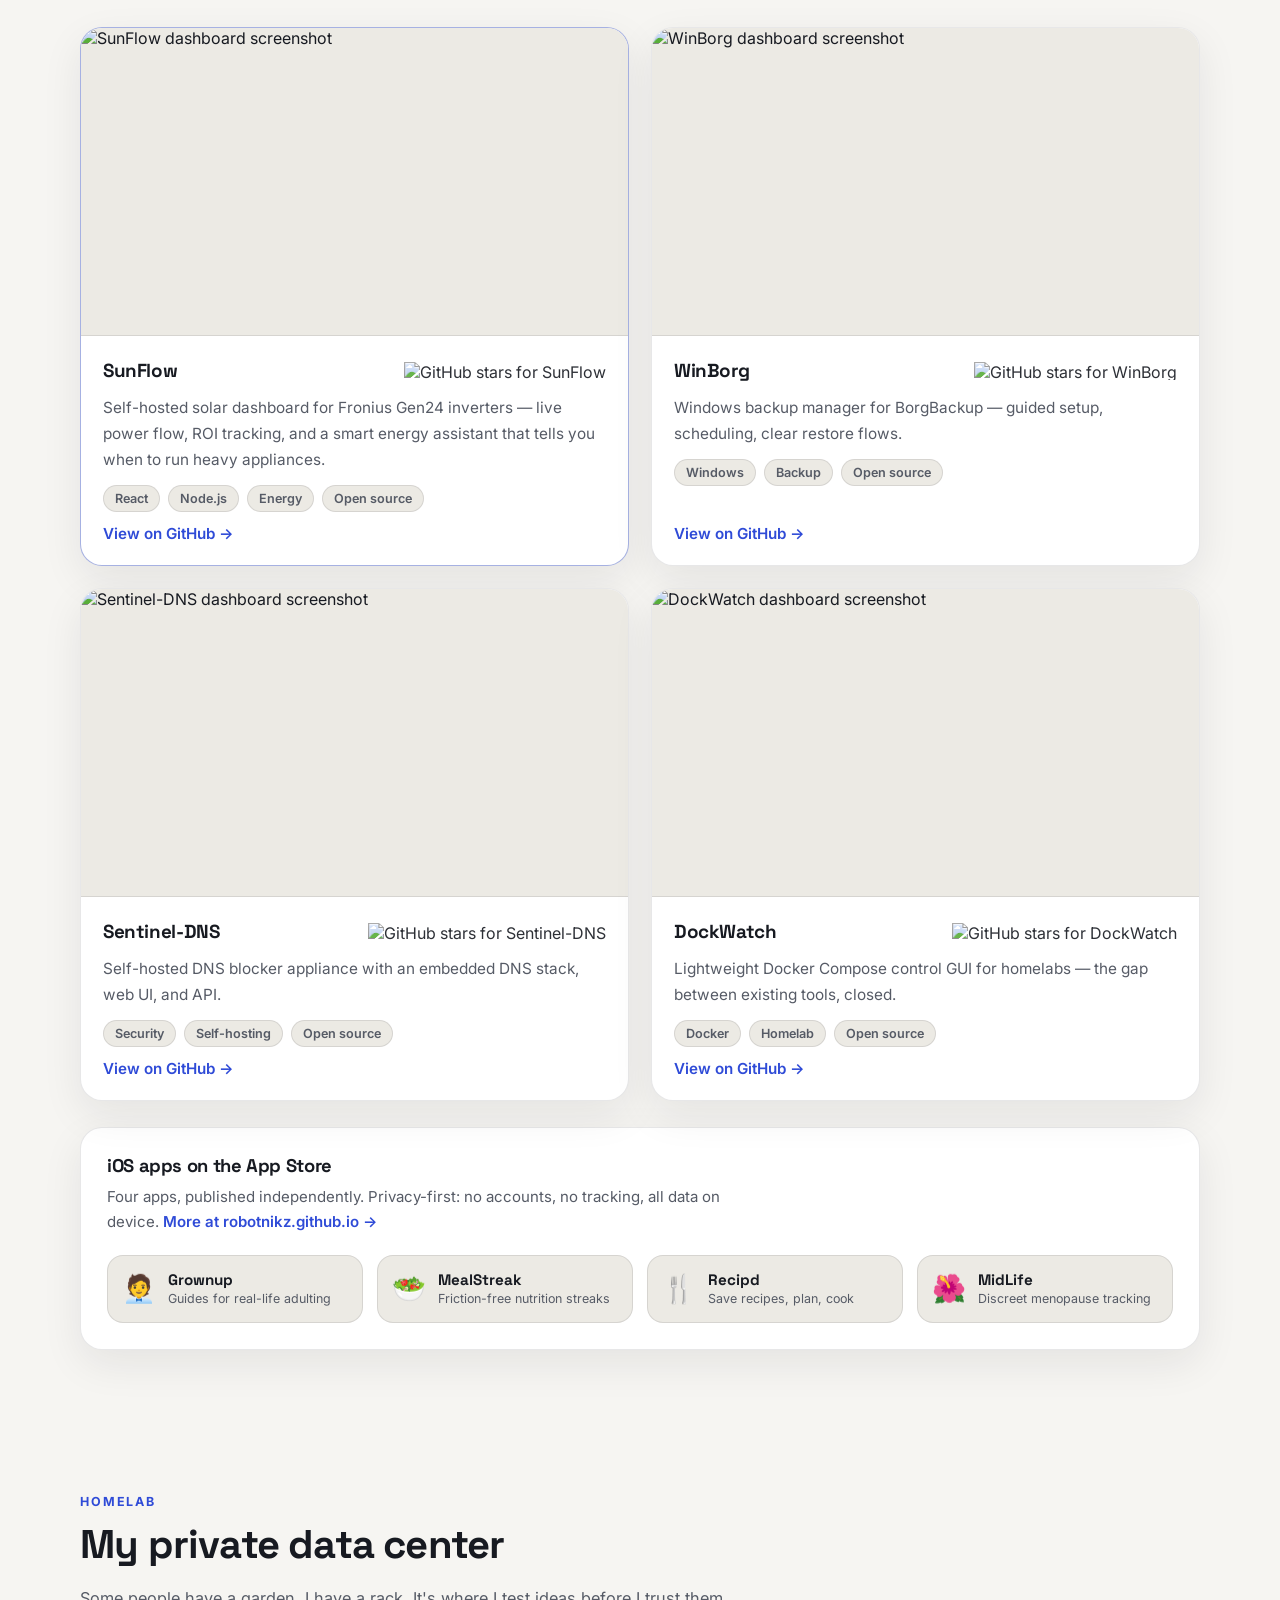
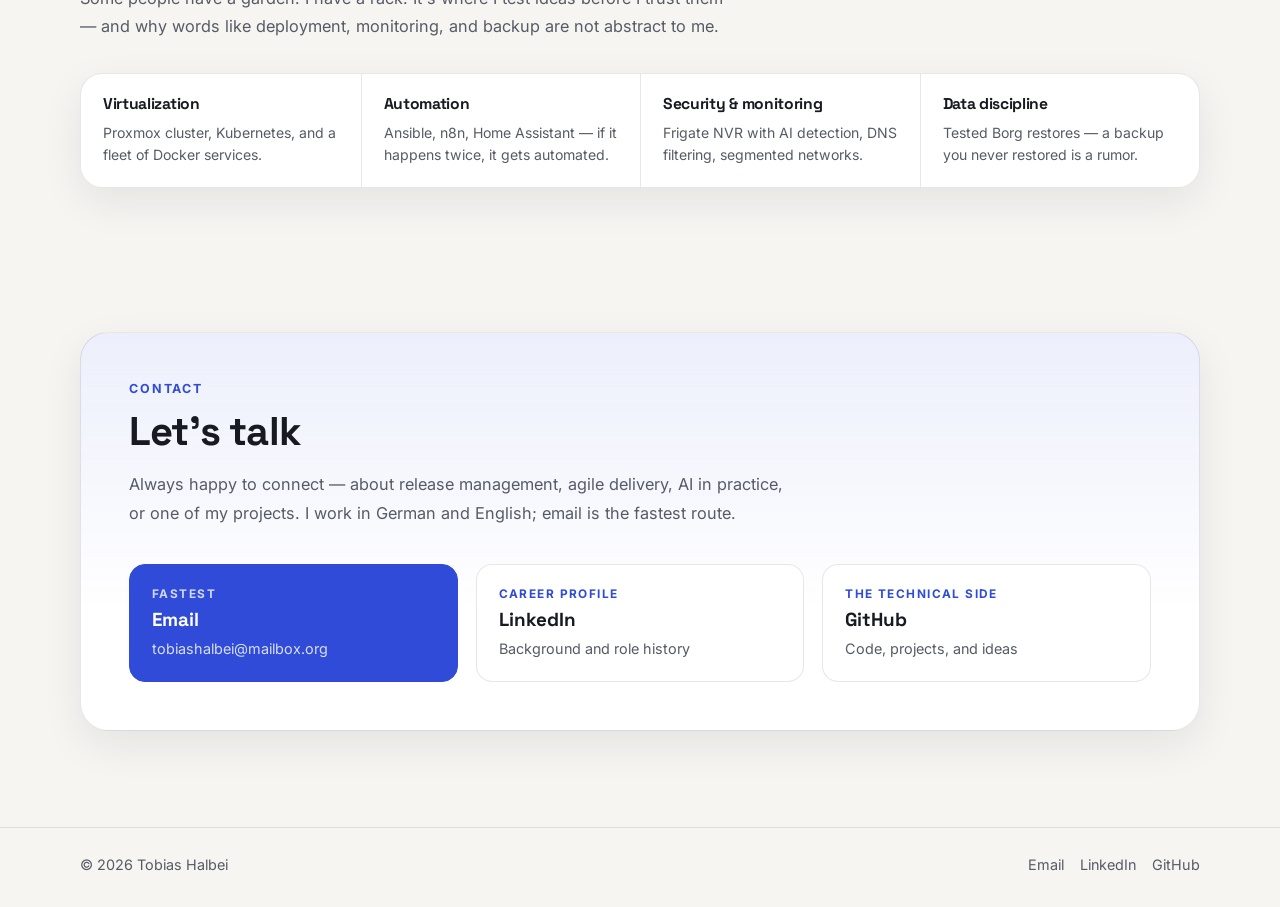
==== commit 2ea05231: "Add "How I run a release train" section, condense homelab to a strip Strengthen the professional sid" ====
--- a/docs/index.html
+++ b/docs/index.html
@@ -32,7 +32,7 @@
       href="https://fonts.googleapis.com/css2?family=Space+Grotesk:wght@500;600;700&family=Inter:wght@400;500;600;700&display=swap"
       rel="stylesheet"
     />
-    <link rel="stylesheet" href="./site.css?v=20260727a" />
+    <link rel="stylesheet" href="./site.css?v=20260728a" />
     <script>
       (() => {
         const stored = localStorage.getItem('theme');
@@ -271,6 +271,64 @@
         </div>
       </section>
 
+      <!-- ============ METHOD ============ -->
+      <section id="method" class="section reveal">
+        <div class="section-head">
+          <p class="section-kicker">Method</p>
+          <h2>How I run a release train</h2>
+          <p class="section-intro">
+            No two trains are the same, but the craft underneath doesn't change. This is what teams and
+            management can expect when I'm responsible for delivery.
+          </p>
+        </div>
+        <ol class="method-list">
+          <li>
+            <span class="method-num" aria-hidden="true">01</span>
+            <div>
+              <h3>Planning people can trust</h3>
+              <p>
+                PI planning is a working session, not a ceremony. Capacity is honest, dependencies are on the
+                table, and every risk leaves the room with an owner. The result is a plan teams actually believe
+                in — which is the only kind worth having.
+              </p>
+            </div>
+          </li>
+          <li>
+            <span class="method-num" aria-hidden="true">02</span>
+            <div>
+              <h3>Dependencies in daylight</h3>
+              <p>
+                Cross-team dependencies rarely fail loudly — they fail quietly, weeks before anyone notices. I
+                make them visible early, follow up relentlessly, and treat every "we'll figure that out later"
+                as a risk in disguise.
+              </p>
+            </div>
+          </li>
+          <li>
+            <span class="method-num" aria-hidden="true">03</span>
+            <div>
+              <h3>Escalation as a tool, not a drama</h3>
+              <p>
+                Most blockers get solved where they appear. When a decision is needed above team level, I
+                escalate fast — with a clear question, the options, and a recommendation. What I don't do is let
+                issues age until they become surprises.
+              </p>
+            </div>
+          </li>
+          <li>
+            <span class="method-num" aria-hidden="true">04</span>
+            <div>
+              <h3>Tooling that serves the process</h3>
+              <p>
+                Jira and Confluence should mirror how people actually work, not the other way around. I build
+                board structures, workflows, and reports that answer questions at a glance — and automate
+                whatever happens more than twice.
+              </p>
+            </div>
+          </li>
+        </ol>
+      </section>
+
       <!-- ============ AI ============ -->
       <section id="ai" class="section section-accent reveal">
         <div class="section-head">
@@ -430,23 +488,23 @@
             words like deployment, monitoring, and backup are not abstract to me.
           </p>
         </div>
-        <div class="lab-grid">
-          <article class="lab-card">
-            <h3>Virtualization &amp; orchestration</h3>
-            <p>Proxmox cluster, Kubernetes, and a fleet of Docker services — deployed and rebuilt often enough to stay humble.</p>
-          </article>
-          <article class="lab-card">
+        <div class="lab-strip">
+          <div class="lab-item">
+            <h3>Virtualization</h3>
+            <p>Proxmox cluster, Kubernetes, and a fleet of Docker services.</p>
+          </div>
+          <div class="lab-item">
             <h3>Automation</h3>
-            <p>Ansible for infrastructure, n8n for workflows, Home Assistant for the house. If it happens twice, it gets automated.</p>
-          </article>
-          <article class="lab-card">
+            <p>Ansible, n8n, Home Assistant — if it happens twice, it gets automated.</p>
+          </div>
+          <div class="lab-item">
             <h3>Security &amp; monitoring</h3>
-            <p>Frigate NVR with camera AI detection, DNS filtering, network segmentation — the day job leaking into the hobby.</p>
-          </article>
-          <article class="lab-card">
+            <p>Frigate NVR with AI detection, DNS filtering, segmented networks.</p>
+          </div>
+          <div class="lab-item">
             <h3>Data discipline</h3>
-            <p>Versioned Borg backups, tested restores, and documentation. Because a backup you never restored is a rumor.</p>
-          </article>
+            <p>Tested Borg restores — a backup you never restored is a rumor.</p>
+          </div>
         </div>
       </section>
 
--- a/docs/site.css
+++ b/docs/site.css
@@ -706,6 +706,44 @@
   margin-left: 5px;
 }
 
+/* ---------- Method ---------- */
+.method-list {
+  margin: 36px 0 0;
+  padding: 0;
+  list-style: none;
+  border-top: 1px solid var(--line);
+}
+
+.method-list li {
+  display: grid;
+  grid-template-columns: 96px 1fr;
+  gap: 24px;
+  padding: 28px 0;
+  border-bottom: 1px solid var(--line);
+}
+
+.method-num {
+  font-family: var(--font-display);
+  font-size: 2rem;
+  font-weight: 700;
+  line-height: 1;
+  color: var(--accent);
+  opacity: 0.45;
+}
+
+.method-list h3 {
+  margin: 0;
+  font-size: 1.16rem;
+}
+
+.method-list li p {
+  max-width: 68ch;
+  margin: 10px 0 0;
+  color: var(--muted);
+  line-height: 1.75;
+  font-size: 0.98rem;
+}
+
 /* ---------- AI section ---------- */
 .ai-grid {
   display: grid;
@@ -956,37 +994,35 @@
 }
 
 /* ---------- Homelab ---------- */
-.lab-grid {
-  display: grid;
-  grid-template-columns: repeat(2, minmax(0, 1fr));
-  gap: 20px;
-  margin-top: 40px;
-}
-
-.lab-card {
-  padding: 24px;
+.lab-strip {
+  display: grid;
+  grid-template-columns: repeat(4, minmax(0, 1fr));
+  margin-top: 32px;
   border: 1px solid var(--line);
   border-radius: var(--radius-lg);
   background: var(--bg-elevated);
   box-shadow: var(--shadow);
-  transition: transform 160ms ease, border-color 160ms ease;
-}
-
-.lab-card:hover {
-  transform: translateY(-3px);
-  border-color: var(--line-strong);
-}
-
-.lab-card h3 {
+  overflow: hidden;
+}
+
+.lab-item {
+  padding: 20px 22px;
+}
+
+.lab-item + .lab-item {
+  border-left: 1px solid var(--line);
+}
+
+.lab-item h3 {
   margin: 0;
-  font-size: 1.08rem;
-}
-
-.lab-card p {
-  margin: 10px 0 0;
-  color: var(--muted);
-  line-height: 1.7;
-  font-size: 0.95rem;
+  font-size: 0.98rem;
+}
+
+.lab-item p {
+  margin: 8px 0 0;
+  color: var(--muted);
+  line-height: 1.6;
+  font-size: 0.88rem;
 }
 
 /* ---------- Contact ---------- */
@@ -1104,9 +1140,33 @@
 
   .about-grid,
   .ai-grid,
-  .lab-grid,
   .contact-grid {
     grid-template-columns: 1fr;
+  }
+
+  .lab-strip {
+    grid-template-columns: repeat(2, minmax(0, 1fr));
+  }
+
+  .lab-item + .lab-item {
+    border-left: 0;
+  }
+
+  .lab-item:nth-child(even) {
+    border-left: 1px solid var(--line);
+  }
+
+  .lab-item:nth-child(n + 3) {
+    border-top: 1px solid var(--line);
+  }
+
+  .method-list li {
+    grid-template-columns: 56px 1fr;
+    gap: 16px;
+  }
+
+  .method-num {
+    font-size: 1.5rem;
   }
 
   .project-grid {
@@ -1182,6 +1242,18 @@
     grid-template-columns: 1fr;
   }
 
+  .lab-strip {
+    grid-template-columns: 1fr;
+  }
+
+  .lab-item:nth-child(even) {
+    border-left: 0;
+  }
+
+  .lab-item + .lab-item {
+    border-top: 1px solid var(--line);
+  }
+
   .contact-panel {
     padding: 26px 20px;
   }
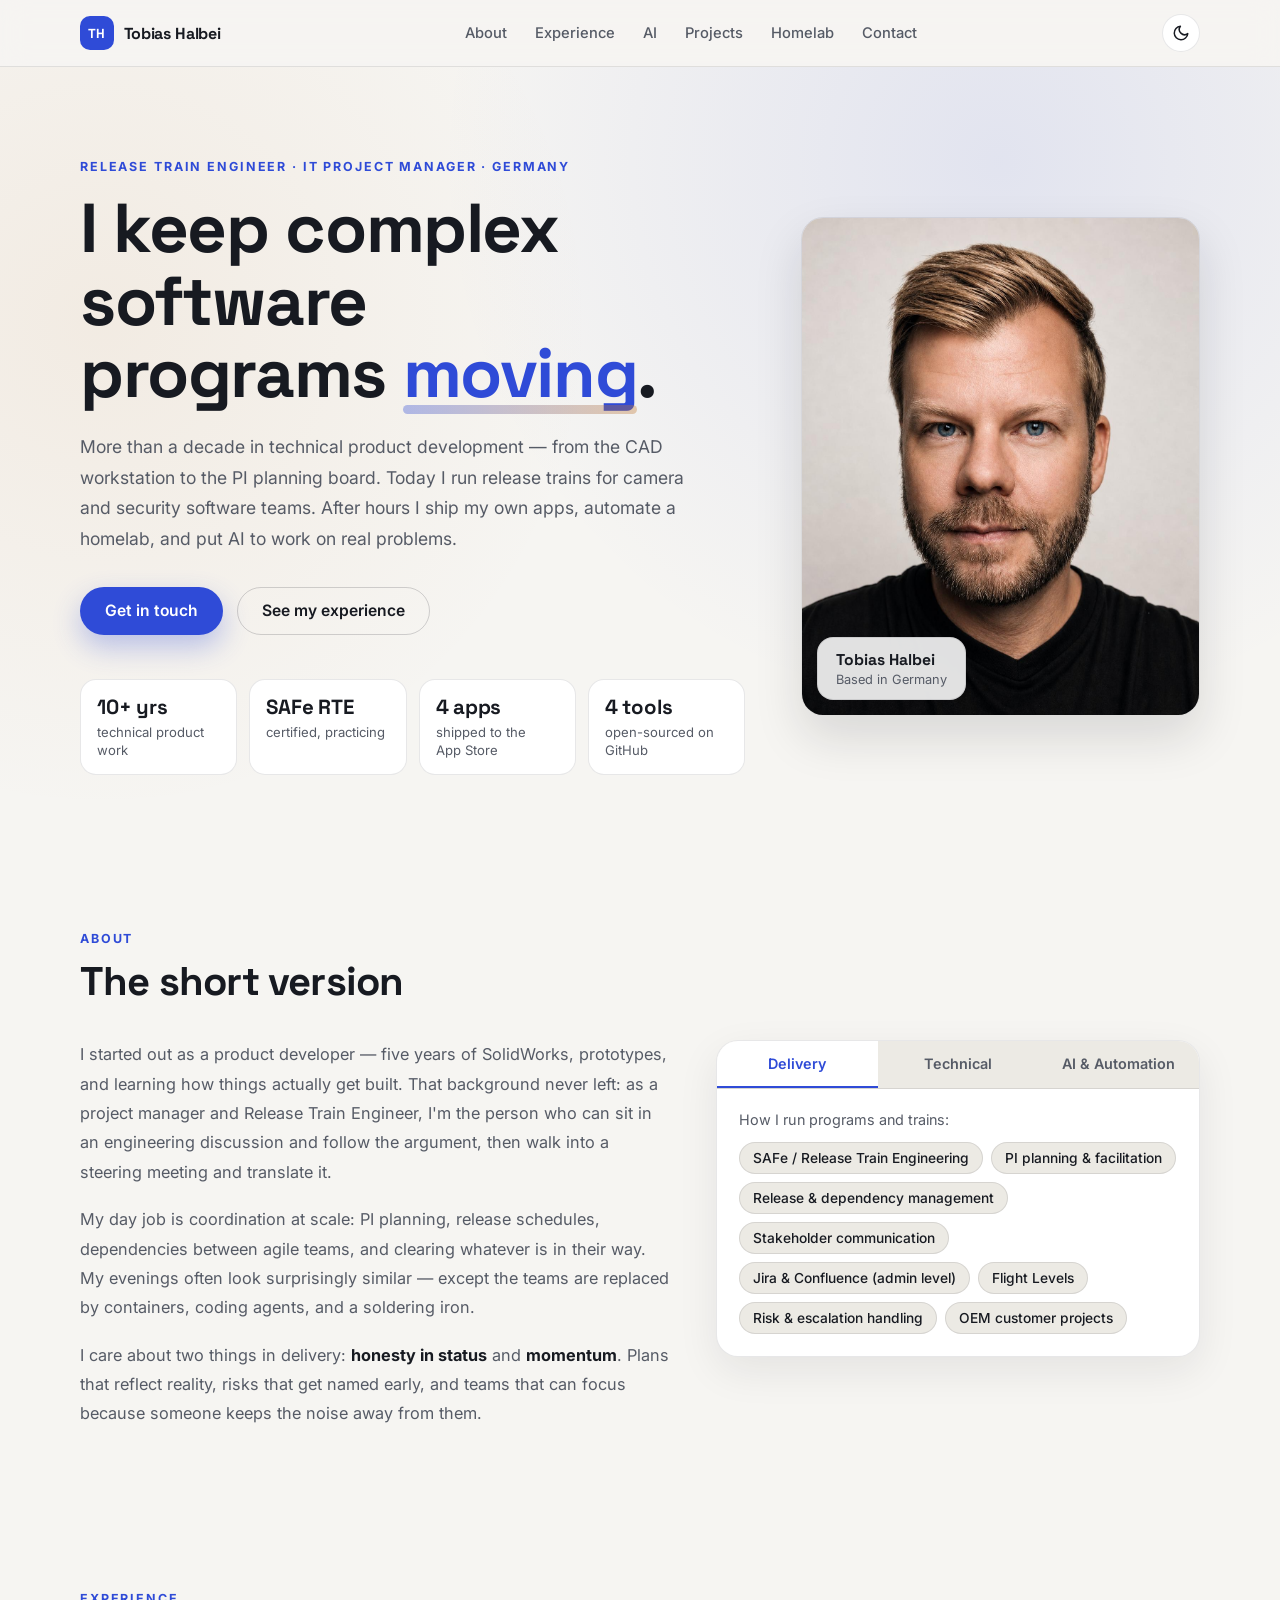
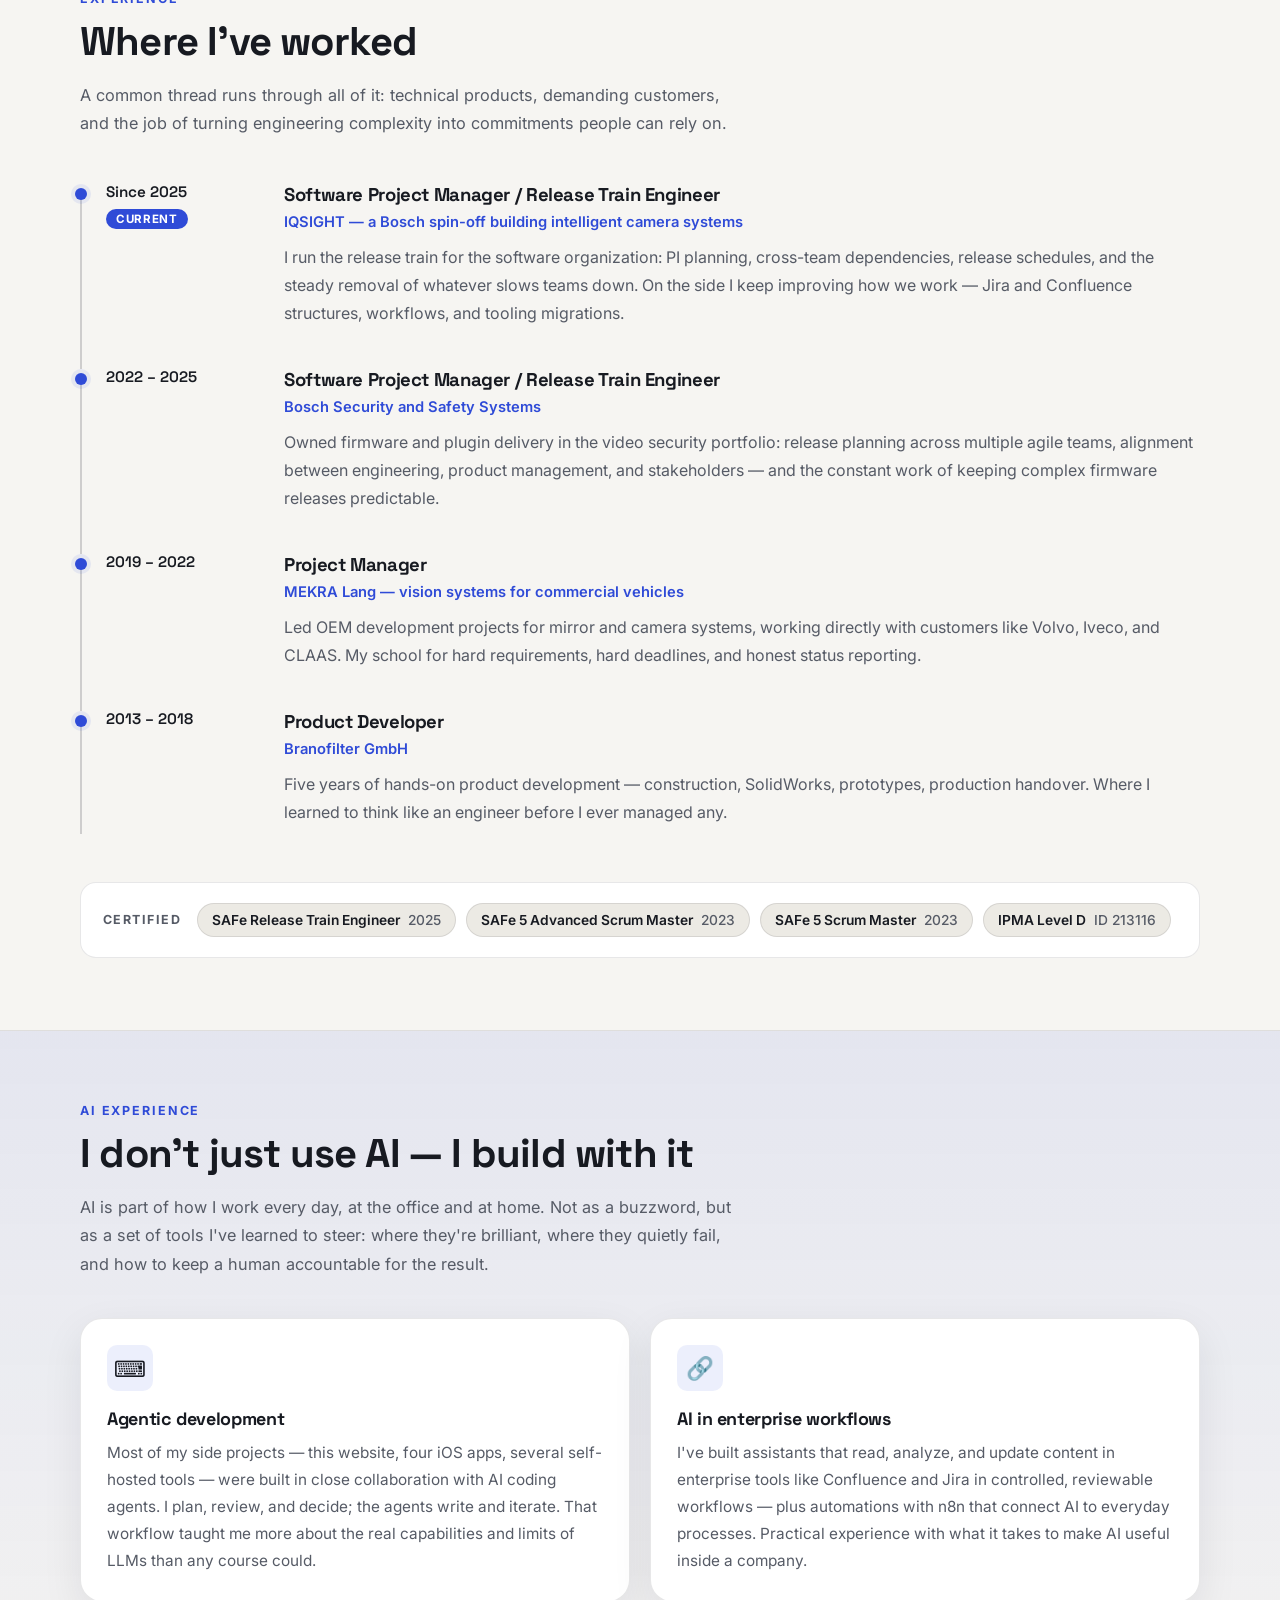
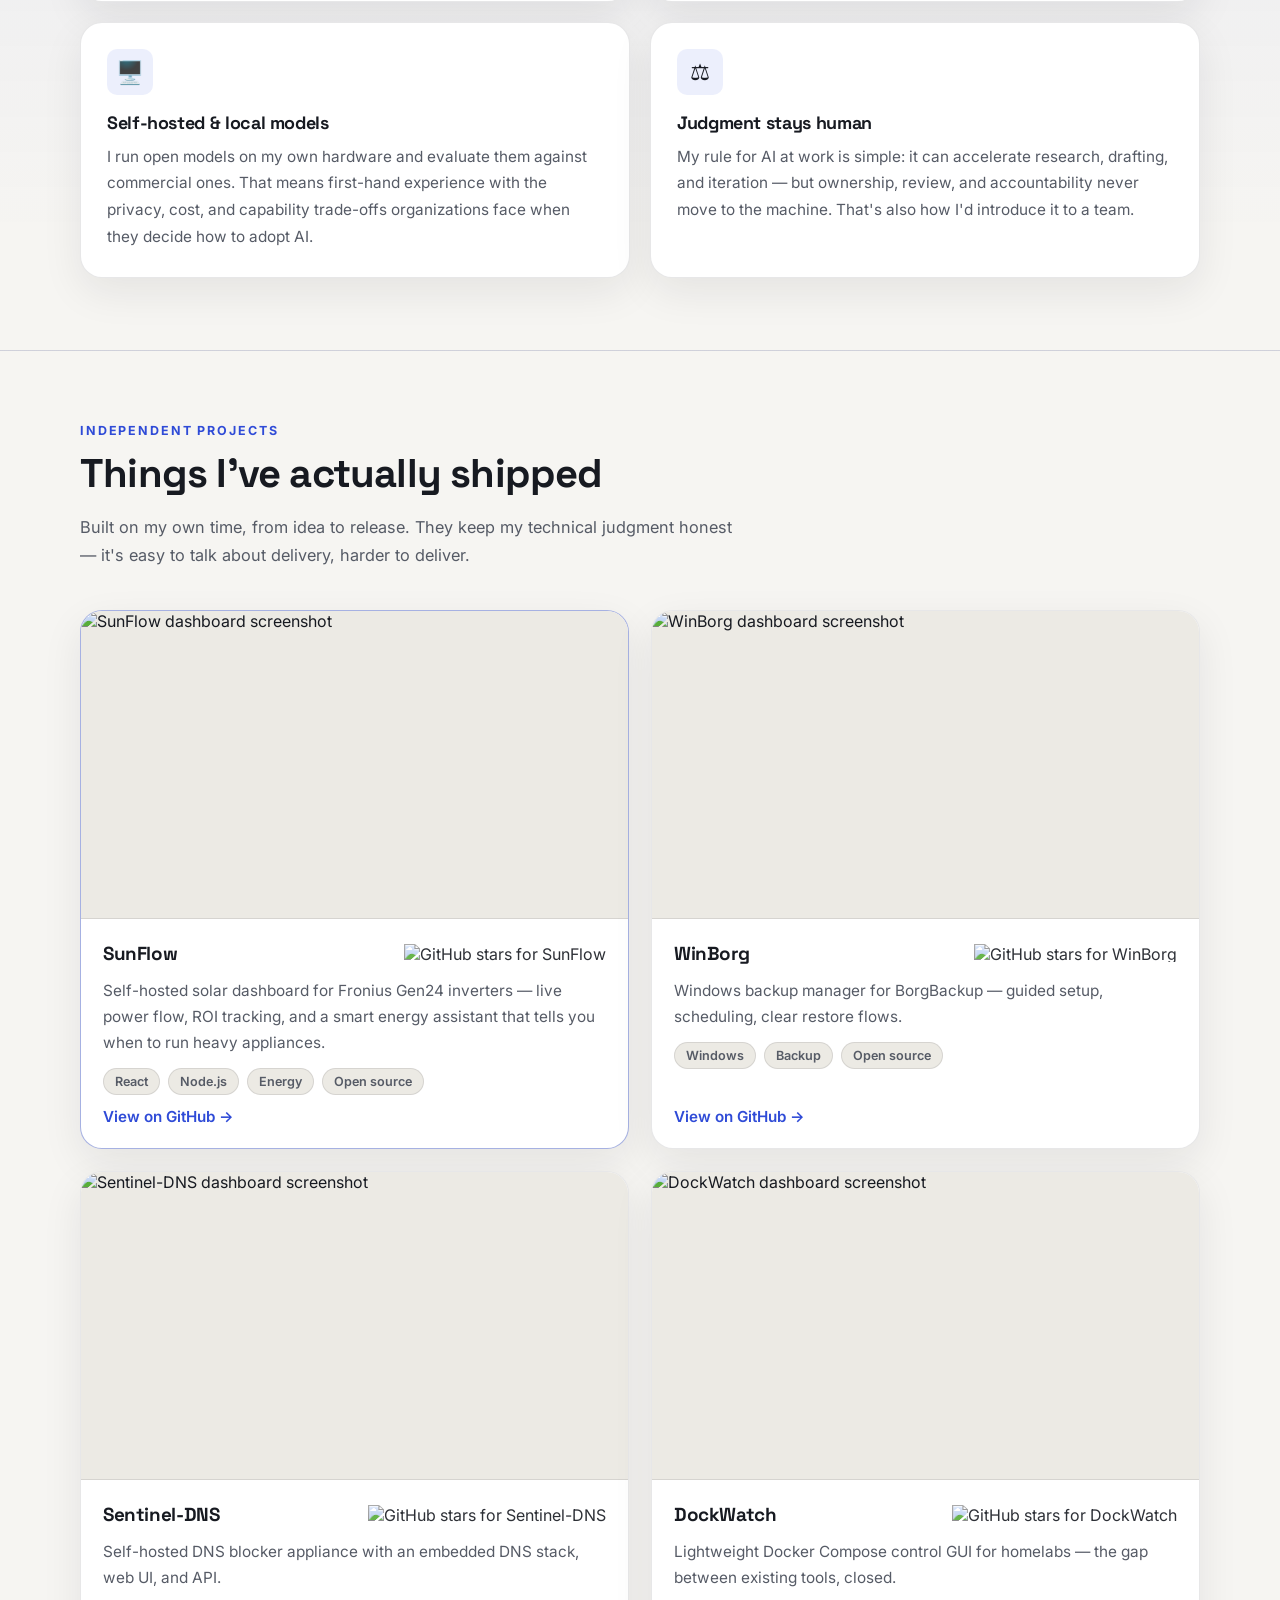
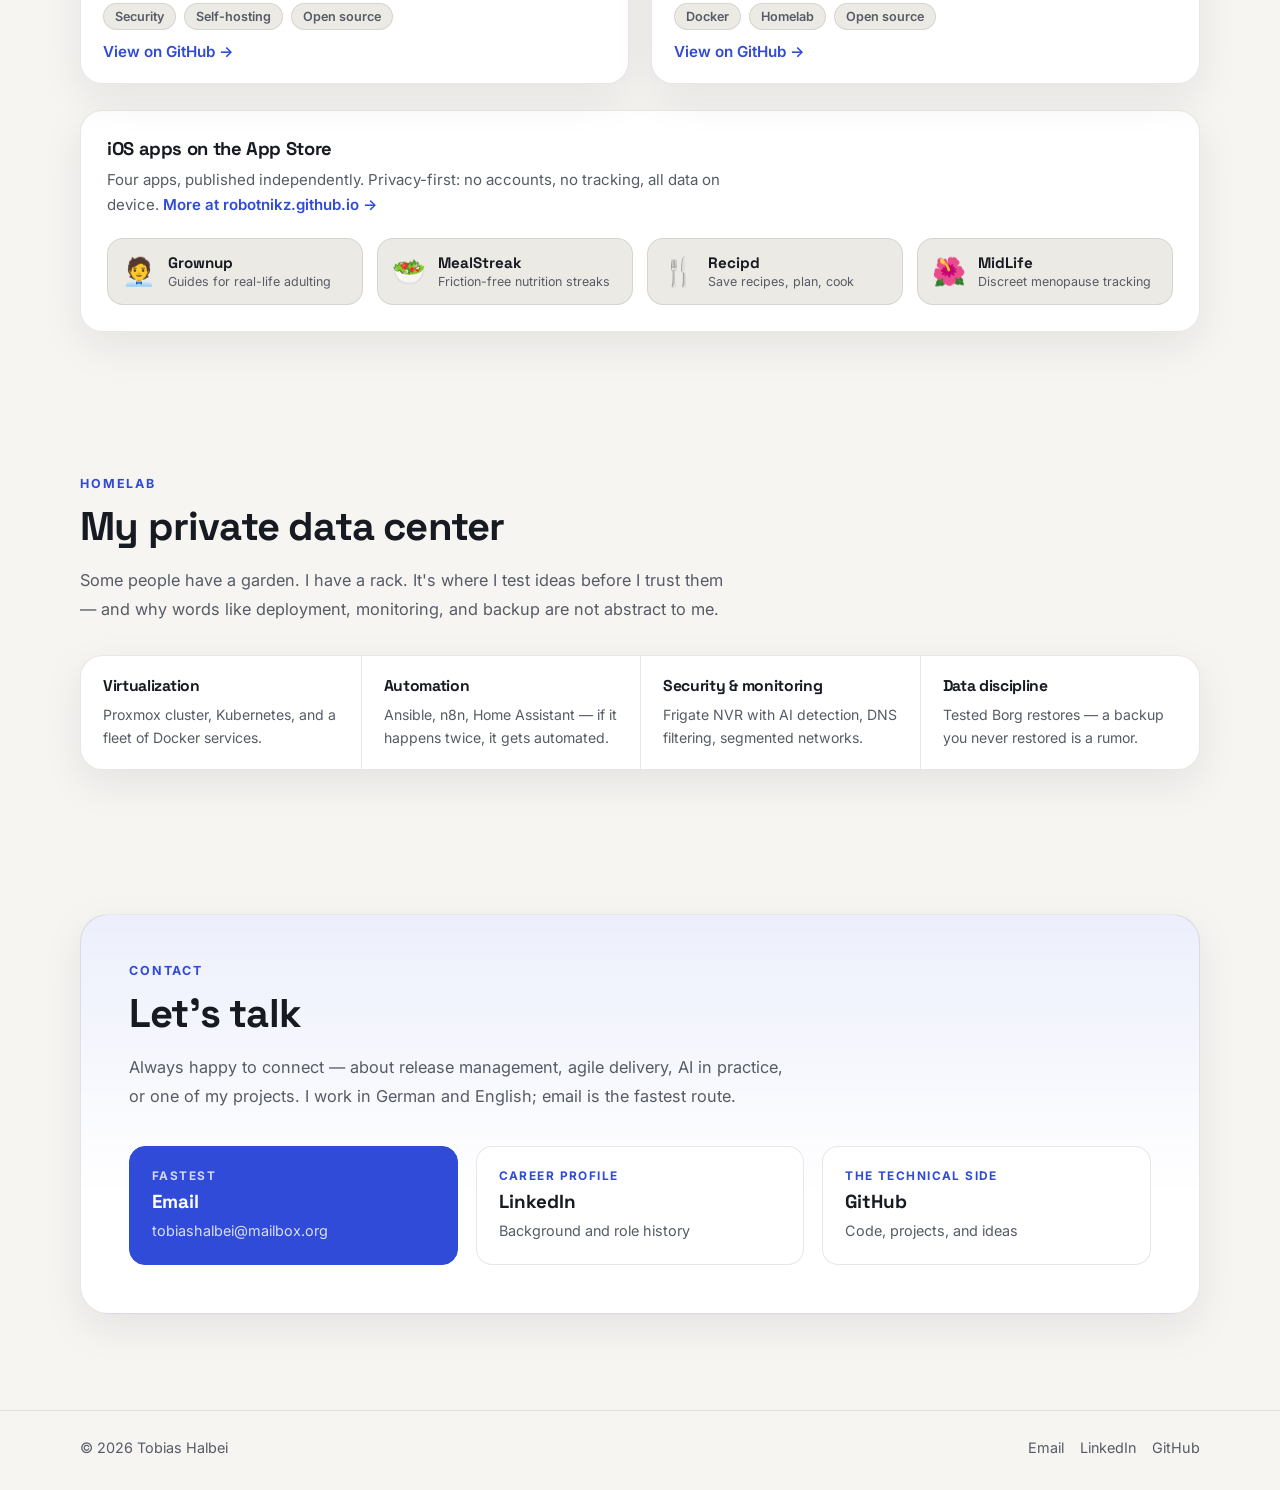
==== commit fb117174: "Remove the Method section — read too much like application material Keep the site a neutral professi" ====
--- a/docs/index.html
+++ b/docs/index.html
@@ -271,64 +271,6 @@
         </div>
       </section>
 
-      <!-- ============ METHOD ============ -->
-      <section id="method" class="section reveal">
-        <div class="section-head">
-          <p class="section-kicker">Method</p>
-          <h2>How I run a release train</h2>
-          <p class="section-intro">
-            No two trains are the same, but the craft underneath doesn't change. This is what teams and
-            management can expect when I'm responsible for delivery.
-          </p>
-        </div>
-        <ol class="method-list">
-          <li>
-            <span class="method-num" aria-hidden="true">01</span>
-            <div>
-              <h3>Planning people can trust</h3>
-              <p>
-                PI planning is a working session, not a ceremony. Capacity is honest, dependencies are on the
-                table, and every risk leaves the room with an owner. The result is a plan teams actually believe
-                in — which is the only kind worth having.
-              </p>
-            </div>
-          </li>
-          <li>
-            <span class="method-num" aria-hidden="true">02</span>
-            <div>
-              <h3>Dependencies in daylight</h3>
-              <p>
-                Cross-team dependencies rarely fail loudly — they fail quietly, weeks before anyone notices. I
-                make them visible early, follow up relentlessly, and treat every "we'll figure that out later"
-                as a risk in disguise.
-              </p>
-            </div>
-          </li>
-          <li>
-            <span class="method-num" aria-hidden="true">03</span>
-            <div>
-              <h3>Escalation as a tool, not a drama</h3>
-              <p>
-                Most blockers get solved where they appear. When a decision is needed above team level, I
-                escalate fast — with a clear question, the options, and a recommendation. What I don't do is let
-                issues age until they become surprises.
-              </p>
-            </div>
-          </li>
-          <li>
-            <span class="method-num" aria-hidden="true">04</span>
-            <div>
-              <h3>Tooling that serves the process</h3>
-              <p>
-                Jira and Confluence should mirror how people actually work, not the other way around. I build
-                board structures, workflows, and reports that answer questions at a glance — and automate
-                whatever happens more than twice.
-              </p>
-            </div>
-          </li>
-        </ol>
-      </section>
-
       <!-- ============ AI ============ -->
       <section id="ai" class="section section-accent reveal">
         <div class="section-head">
--- a/docs/site.css
+++ b/docs/site.css
@@ -706,44 +706,6 @@
   margin-left: 5px;
 }
 
-/* ---------- Method ---------- */
-.method-list {
-  margin: 36px 0 0;
-  padding: 0;
-  list-style: none;
-  border-top: 1px solid var(--line);
-}
-
-.method-list li {
-  display: grid;
-  grid-template-columns: 96px 1fr;
-  gap: 24px;
-  padding: 28px 0;
-  border-bottom: 1px solid var(--line);
-}
-
-.method-num {
-  font-family: var(--font-display);
-  font-size: 2rem;
-  font-weight: 700;
-  line-height: 1;
-  color: var(--accent);
-  opacity: 0.45;
-}
-
-.method-list h3 {
-  margin: 0;
-  font-size: 1.16rem;
-}
-
-.method-list li p {
-  max-width: 68ch;
-  margin: 10px 0 0;
-  color: var(--muted);
-  line-height: 1.75;
-  font-size: 0.98rem;
-}
-
 /* ---------- AI section ---------- */
 .ai-grid {
   display: grid;
@@ -1158,15 +1120,6 @@
 
   .lab-item:nth-child(n + 3) {
     border-top: 1px solid var(--line);
-  }
-
-  .method-list li {
-    grid-template-columns: 56px 1fr;
-    gap: 16px;
-  }
-
-  .method-num {
-    font-size: 1.5rem;
   }
 
   .project-grid {
